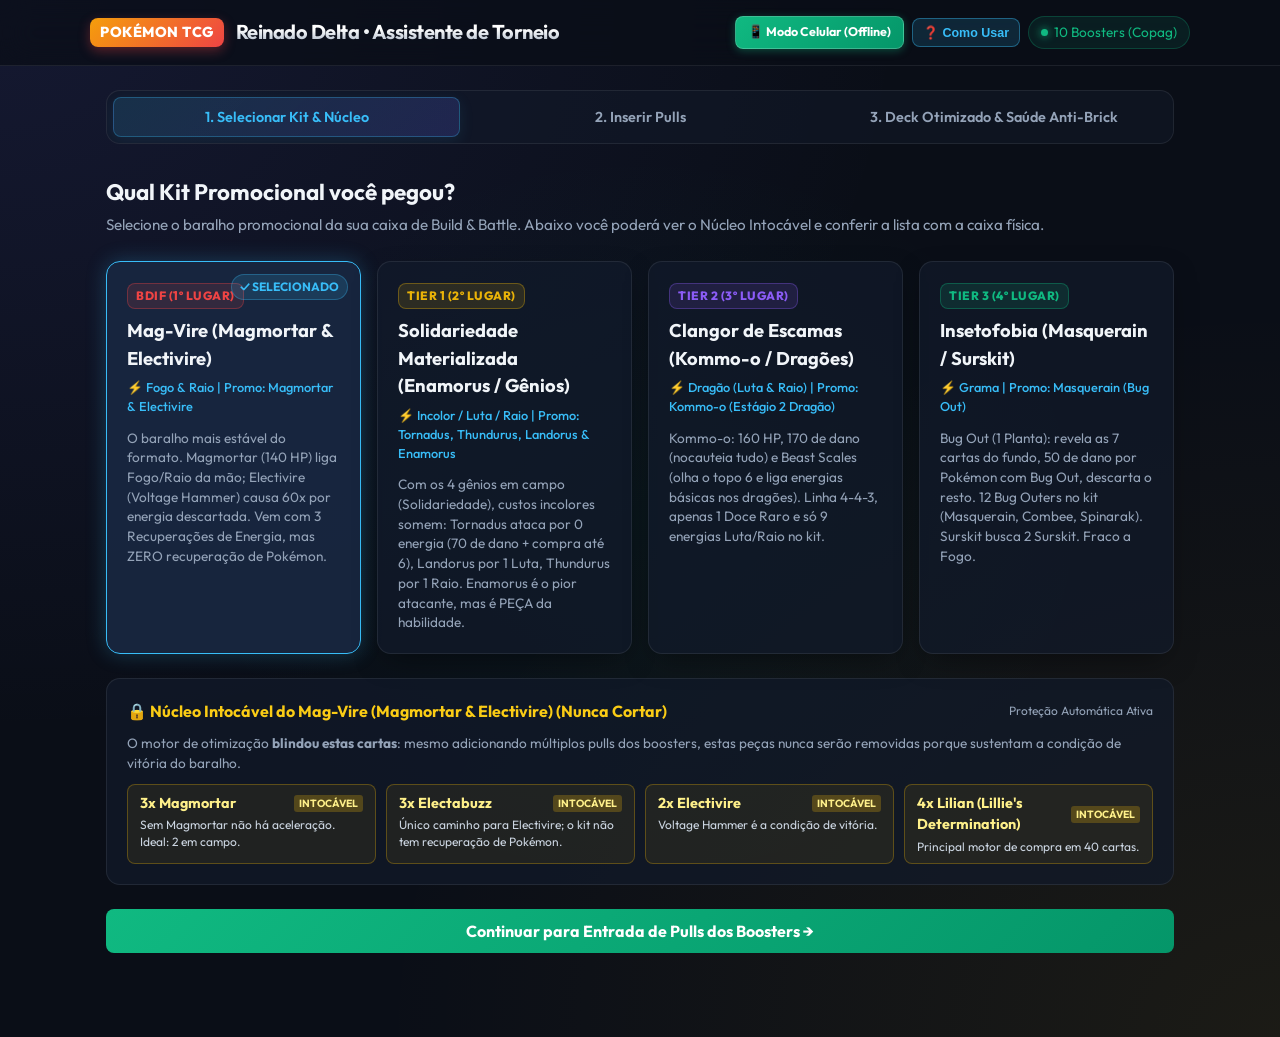
==== assistente_offline.html @ 2afff57f "feat: assistente tático de pré-lançamento reinado delta com suporte mobile offline e 10 boosters" ====
<!DOCTYPE html>
<html lang="pt-BR">
<head>
  <meta charset="UTF-8">
  <meta name="viewport" content="width=device-width, initial-scale=1.0">
  <meta name="apple-mobile-web-app-capable" content="yes">
  <meta name="apple-mobile-web-app-status-bar-style" content="black-translucent">
  <meta name="mobile-web-app-capable" content="yes">
  <meta name="theme-color" content="#0f172a">
  <meta name="apple-mobile-web-app-title" content="Reinado Delta">
  <title>Assistente Tático de Pré-Lançamento | Reinado Delta (Pokémon TCG)</title>
  <meta name="description" content="Assistente de montagem e otimização de baralhos de 40 cartas para o torneio de pré-lançamento da coleção Reinado Delta de Pokémon TCG.">
  <style>
/* Bundle CSS Offline */
@import url('https://fonts.googleapis.com/css2?family=Outfit:wght@300;400;500;600;700;800&family=JetBrains+Mono:wght@400;500;700&display=swap');

:root {
  --bg-main: #0a0e17;
  --bg-card: rgba(18, 26, 43, 0.7);
  --bg-card-hover: rgba(28, 40, 65, 0.85);
  --border-subtle: rgba(255, 255, 255, 0.08);
  --border-highlight: rgba(255, 215, 0, 0.4);
  
  --text-main: #f1f5f9;
  --text-muted: #94a3b8;
  --text-accent: #38bdf8;

  --color-fire: #ef4444;
  --color-lightning: #eab308;
  --color-grass: #10b981;
  --color-dragon: #8b5cf6;
  --color-water: #06b6d4;
  
  --radius-sm: 8px;
  --radius-md: 14px;
  --radius-lg: 20px;
  
  --shadow-glow: 0 0 25px rgba(56, 189, 248, 0.15);
  --shadow-card: 0 10px 30px -10px rgba(0, 0, 0, 0.5);
  --transition: all 0.25s cubic-bezier(0.16, 1, 0.3, 1);
}

* {
  margin: 0;
  padding: 0;
  box-sizing: border-box;
  -webkit-tap-highlight-color: transparent;
}

body {
  font-family: 'Outfit', -apple-system, BlinkMacSystemFont, sans-serif;
  background-color: var(--bg-main);
  background-image: 
    radial-gradient(at 0% 0%, rgba(99, 102, 241, 0.12) 0px, transparent 50%),
    radial-gradient(at 100% 100%, rgba(234, 179, 8, 0.08) 0px, transparent 50%),
    radial-gradient(at 50% 50%, rgba(16, 185, 129, 0.05) 0px, transparent 50%);
  color: var(--text-main);
  min-height: 100vh;
  line-height: 1.5;
  padding-bottom: 60px;
}

/* Header & Brand */
header {
  backdrop-filter: blur(16px);
  background: rgba(10, 14, 23, 0.75);
  border-bottom: 1px solid var(--border-subtle);
  position: sticky;
  top: 0;
  z-index: 100;
  padding: 1rem 1.5rem;
}

.header-container {
  max-width: 1100px;
  margin: 0 auto;
  display: flex;
  justify-content: space-between;
  align-items: center;
}

.logo-area {
  display: flex;
  align-items: center;
  gap: 12px;
}

.logo-badge {
  background: linear-gradient(135deg, #f59e0b, #ef4444);
  color: #fff;
  font-weight: 800;
  font-size: 0.9rem;
  padding: 4px 10px;
  border-radius: var(--radius-sm);
  letter-spacing: 0.5px;
  box-shadow: 0 4px 12px rgba(239, 68, 68, 0.35);
}

.logo-title {
  font-size: 1.25rem;
  font-weight: 700;
  letter-spacing: -0.5px;
  background: linear-gradient(180deg, #fff 40%, #94a3b8 100%);
  -webkit-background-clip: text;
  -webkit-text-fill-color: transparent;
}

.event-status {
  font-size: 0.85rem;
  color: #10b981;
  background: rgba(16, 185, 129, 0.1);
  border: 1px solid rgba(16, 185, 129, 0.25);
  padding: 5px 12px;
  border-radius: 999px;
  display: flex;
  align-items: center;
  gap: 6px;
}

.status-dot {
  width: 7px;
  height: 7px;
  border-radius: 50%;
  background-color: #10b981;
  box-shadow: 0 0 8px #10b981;
  animation: pulse 2s infinite;
}

@keyframes pulse {
  0% { opacity: 0.4; }
  50% { opacity: 1; }
  100% { opacity: 0.4; }
}

/* Container */
.main-wrapper {
  max-width: 1100px;
  margin: 1.5rem auto;
  padding: 0 1rem;
}

/* Stepper Navigation */
.stepper {
  display: flex;
  gap: 8px;
  background: rgba(18, 26, 43, 0.5);
  padding: 6px;
  border-radius: var(--radius-md);
  border: 1px solid var(--border-subtle);
  margin-bottom: 2rem;
  overflow-x: auto;
}

.step-tab {
  flex: 1;
  min-width: 140px;
  padding: 10px 16px;
  border-radius: var(--radius-sm);
  border: none;
  background: transparent;
  color: var(--text-muted);
  font-family: inherit;
  font-weight: 600;
  font-size: 0.9rem;
  cursor: pointer;
  display: flex;
  align-items: center;
  justify-content: center;
  gap: 8px;
  transition: var(--transition);
}

.step-tab.active {
  background: linear-gradient(135deg, rgba(56, 189, 248, 0.15), rgba(99, 102, 241, 0.2));
  color: #38bdf8;
  border: 1px solid rgba(56, 189, 248, 0.3);
  box-shadow: 0 4px 15px rgba(56, 189, 248, 0.1);
}

.step-tab:hover:not(.active) {
  background: rgba(255, 255, 255, 0.04);
  color: #e2e8f0;
}

/* Section Card */
.section-view {
  display: none;
  animation: fadeIn 0.3s ease;
}

.section-view.active {
  display: block;
}

@keyframes fadeIn {
  from { opacity: 0; transform: translateY(6px); }
  to { opacity: 1; transform: translateY(0); }
}

.section-header {
  margin-bottom: 1.5rem;
}

.section-title {
  font-size: 1.4rem;
  font-weight: 700;
  margin-bottom: 0.3rem;
  display: flex;
  align-items: center;
  gap: 10px;
}

.section-desc {
  color: var(--text-muted);
  font-size: 0.95rem;
}

/* Kits Selection Grid */
.kits-grid {
  display: grid;
  grid-template-columns: repeat(auto-fit, minmax(240px, 1fr));
  gap: 16px;
  margin-bottom: 1.5rem;
}

.kit-card {
  background: var(--bg-card);
  border: 1px solid var(--border-subtle);
  border-radius: var(--radius-md);
  padding: 1.25rem;
  cursor: pointer;
  transition: var(--transition);
  position: relative;
  overflow: hidden;
  box-shadow: var(--shadow-card);
}

.kit-card:hover {
  background: var(--bg-card-hover);
  transform: translateY(-3px);
  border-color: rgba(255, 255, 255, 0.2);
}

.kit-card.selected {
  border-color: #38bdf8;
  background: rgba(24, 38, 64, 0.95);
  box-shadow: 0 0 20px rgba(56, 189, 248, 0.25);
}

.kit-card.selected::after {
  content: "✓ SELECIONADO";
  position: absolute;
  top: 12px;
  right: 12px;
  font-size: 0.75rem;
  font-weight: 700;
  color: #38bdf8;
  background: rgba(56, 189, 248, 0.15);
  padding: 3px 8px;
  border-radius: 999px;
  border: 1px solid rgba(56, 189, 248, 0.3);
}

.kit-tier-badge {
  display: inline-block;
  font-size: 0.75rem;
  font-weight: 800;
  text-transform: uppercase;
  padding: 3px 8px;
  border-radius: var(--radius-sm);
  margin-bottom: 8px;
  letter-spacing: 0.5px;
}

.kit-name {
  font-size: 1.15rem;
  font-weight: 700;
  margin-bottom: 6px;
}

.kit-type-tag {
  font-size: 0.8rem;
  color: var(--text-accent);
  margin-bottom: 12px;
  font-weight: 500;
}

.kit-desc {
  font-size: 0.85rem;
  color: var(--text-muted);
  line-height: 1.45;
}

/* PAINEL DE DETALHES DO KIT (NÚCLEO INTOCÁVEL & CONFERÊNCIA) */
.kit-detail-card {
  background: var(--bg-card);
  border: 1px solid var(--border-subtle);
  border-radius: var(--radius-md);
  padding: 1.25rem;
  margin-bottom: 1.5rem;
}

.core-cards-grid {
  display: grid;
  grid-template-columns: repeat(auto-fill, minmax(240px, 1fr));
  gap: 10px;
  margin-top: 10px;
}

.core-card-item {
  background: rgba(234, 179, 8, 0.08);
  border: 1px solid rgba(234, 179, 8, 0.3);
  border-radius: var(--radius-sm);
  padding: 8px 12px;
  display: flex;
  flex-direction: column;
  gap: 3px;
}

.core-card-name {
  font-weight: 700;
  font-size: 0.9rem;
  color: #fef08a;
  display: flex;
  align-items: center;
  justify-content: space-between;
}

.core-card-reason {
  font-size: 0.75rem;
  color: #cbd5e1;
  line-height: 1.35;
}

/* PAINEL DE SAÚDE ANTI-BRICK (DASHBOARD) */
.health-dashboard {
  background: linear-gradient(135deg, rgba(18, 26, 43, 0.85), rgba(15, 23, 42, 0.95));
  border: 1px solid rgba(56, 189, 248, 0.3);
  border-radius: var(--radius-md);
  padding: 1.25rem;
  box-shadow: 0 10px 25px -5px rgba(0, 0, 0, 0.4);
}

.health-grid {
  display: grid;
  grid-template-columns: repeat(auto-fit, minmax(180px, 1fr));
  gap: 12px;
  margin-top: 12px;
}

.health-metric-box {
  background: rgba(10, 14, 23, 0.65);
  border: 1px solid var(--border-subtle);
  border-radius: var(--radius-sm);
  padding: 10px 12px;
  display: flex;
  flex-direction: column;
  gap: 4px;
}

.health-metric-title {
  font-size: 0.75rem;
  color: var(--text-muted);
  text-transform: uppercase;
  font-weight: 600;
  letter-spacing: 0.5px;
}

.health-metric-val {
  font-family: 'JetBrains Mono', monospace;
  font-size: 1.25rem;
  font-weight: 800;
  color: #fff;
  display: flex;
  align-items: center;
  gap: 6px;
}

.health-metric-sub {
  font-size: 0.7rem;
  color: var(--text-muted);
}

.metric-status-badge {
  font-size: 0.65rem;
  padding: 2px 6px;
  border-radius: 4px;
  font-weight: 700;
}

.status-ok {
  background: rgba(16, 185, 129, 0.2);
  color: #86efac;
  border: 1px solid rgba(16, 185, 129, 0.4);
}

.status-warn {
  background: rgba(234, 179, 8, 0.2);
  color: #fef08a;
  border: 1px solid rgba(234, 179, 8, 0.4);
}

/* PLANO DE ATAQUE TODO TURNO */
.attack-plan-list {
  display: flex;
  flex-direction: column;
  gap: 8px;
}

.attack-plan-step {
  background: rgba(10, 14, 23, 0.6);
  border-left: 3px solid #10b981;
  padding: 8px 12px;
  border-radius: 4px;
  font-size: 0.85rem;
  line-height: 1.45;
}

/* DYNAMIC SUGGESTION BANNER FOR STEP 2 */
.kit-suggestion-banner {
  background: linear-gradient(135deg, rgba(30, 41, 59, 0.9), rgba(15, 23, 42, 0.95));
  border: 1px solid rgba(56, 189, 248, 0.35);
  border-radius: var(--radius-md);
  padding: 1.25rem;
  margin-bottom: 1.5rem;
  box-shadow: 0 8px 25px -5px rgba(0, 0, 0, 0.4);
  position: relative;
  overflow: hidden;
}

.kit-suggestion-banner::before {
  content: "";
  position: absolute;
  top: 0;
  left: 0;
  width: 4px;
  height: 100%;
  background: linear-gradient(180deg, #38bdf8, #818cf8);
}

.banner-title-row {
  display: flex;
  align-items: center;
  justify-content: space-between;
  margin-bottom: 10px;
}

.banner-kit-badge {
  font-size: 0.85rem;
  font-weight: 800;
  padding: 4px 10px;
  border-radius: var(--radius-sm);
  display: inline-flex;
  align-items: center;
  gap: 6px;
}

.banner-section-text {
  font-size: 0.9rem;
  line-height: 1.5;
  margin-bottom: 8px;
}

.banner-golden {
  color: #fef08a;
}

.banner-traps {
  color: #fca5a5;
  font-size: 0.85rem;
}

/* Quick Input Mode */
.input-options-box {
  background: var(--bg-card);
  border: 1px solid var(--border-subtle);
  border-radius: var(--radius-md);
  padding: 1.25rem;
  margin-bottom: 1.5rem;
}

.quick-text-parser {
  display: flex;
  flex-direction: column;
  gap: 10px;
  margin-bottom: 0.5rem;
}

.quick-text-parser textarea {
  width: 100%;
  background: rgba(10, 14, 23, 0.8);
  border: 1px solid var(--border-subtle);
  color: #fff;
  border-radius: var(--radius-sm);
  padding: 12px;
  font-family: 'JetBrains Mono', monospace;
  font-size: 0.9rem;
  resize: vertical;
  min-height: 70px;
  transition: var(--transition);
}

.quick-text-parser textarea:focus {
  outline: none;
  border-color: #38bdf8;
  box-shadow: 0 0 10px rgba(56, 189, 248, 0.2);
}

.btn-parse {
  align-self: flex-start;
  background: linear-gradient(135deg, #0284c7, #2563eb);
  color: #fff;
  border: none;
  font-family: inherit;
  font-weight: 600;
  font-size: 0.9rem;
  padding: 8px 18px;
  border-radius: var(--radius-sm);
  cursor: pointer;
  transition: var(--transition);
}

.btn-parse:hover {
  filter: brightness(1.15);
  box-shadow: 0 4px 15px rgba(37, 99, 235, 0.35);
}

/* Booster Cards Grid */
.staples-grid {
  display: grid;
  grid-template-columns: repeat(auto-fill, minmax(280px, 1fr));
  gap: 14px;
}

.staple-card {
  background: var(--bg-card);
  border: 1px solid var(--border-subtle);
  border-radius: var(--radius-md);
  padding: 1rem;
  display: flex;
  flex-direction: column;
  justify-content: space-between;
  gap: 10px;
  transition: var(--transition);
  position: relative;
}

.staple-card:hover {
  border-color: rgba(255, 255, 255, 0.18);
  background: var(--bg-card-hover);
}

.staple-card.recommended-for-deck {
  border: 1.5px solid rgba(56, 189, 248, 0.55);
  background: rgba(24, 38, 64, 0.85);
  box-shadow: 0 0 18px rgba(56, 189, 248, 0.15);
}

.staple-card.recommended-for-deck::before {
  content: "⭐ RECOMENDADO PRO SEU KIT";
  position: absolute;
  top: -9px;
  left: 12px;
  background: #0284c7;
  color: #fff;
  font-size: 0.65rem;
  font-weight: 800;
  padding: 2px 7px;
  border-radius: 4px;
  letter-spacing: 0.5px;
}

.staple-card.anti-synergy-for-deck {
  border: 1px solid rgba(239, 68, 68, 0.35);
  opacity: 0.82;
}

.staple-card.anti-synergy-for-deck:hover {
  opacity: 1;
}

.synergy-note-box {
  background: rgba(10, 14, 23, 0.6);
  border-left: 3px solid #38bdf8;
  padding: 6px 10px;
  border-radius: 4px;
  font-size: 0.75rem;
  margin-top: 6px;
  line-height: 1.35;
}

.synergy-note-box.warning-note {
  border-left-color: #ef4444;
  color: #fca5a5;
  background: rgba(239, 68, 68, 0.08);
}

.staple-header {
  display: flex;
  justify-content: space-between;
  align-items: flex-start;
}

.staple-title {
  font-size: 1rem;
  font-weight: 700;
}

.staple-tier {
  font-size: 0.75rem;
  font-weight: 700;
  padding: 2px 7px;
  border-radius: var(--radius-sm);
  background: rgba(255, 255, 255, 0.1);
}

.staple-tier.tier-S {
  background: rgba(234, 179, 8, 0.2);
  color: #facc15;
  border: 1px solid rgba(234, 179, 8, 0.4);
}

.staple-tier.tier-A {
  background: rgba(56, 189, 248, 0.15);
  color: #38bdf8;
  border: 1px solid rgba(56, 189, 248, 0.3);
}

.staple-tier.tier-B {
  background: rgba(148, 163, 184, 0.15);
  color: #cbd5e1;
}

.staple-desc {
  font-size: 0.8rem;
  color: var(--text-muted);
  line-height: 1.4;
}

.counter-controls {
  display: flex;
  align-items: center;
  justify-content: space-between;
  background: rgba(10, 14, 23, 0.6);
  padding: 4px 8px;
  border-radius: var(--radius-sm);
  border: 1px solid var(--border-subtle);
}

.btn-counter {
  width: 28px;
  height: 28px;
  border-radius: 6px;
  border: 1px solid var(--border-subtle);
  background: rgba(255, 255, 255, 0.05);
  color: #fff;
  font-size: 1.1rem;
  font-weight: bold;
  display: flex;
  align-items: center;
  justify-content: center;
  cursor: pointer;
  transition: var(--transition);
}

.btn-counter:hover {
  background: rgba(56, 189, 248, 0.2);
  border-color: #38bdf8;
}

.counter-val {
  font-family: 'JetBrains Mono', monospace;
  font-weight: 700;
  font-size: 0.95rem;
}

/* Result View Layout */
.results-container {
  display: grid;
  grid-template-columns: 1fr 1fr;
  gap: 20px;
}

@media (max-width: 800px) {
  .results-container {
    grid-template-columns: 1fr;
  }
}

.box-panel {
  background: var(--bg-card);
  border: 1px solid var(--border-subtle);
  border-radius: var(--radius-md);
  padding: 1.25rem;
  box-shadow: var(--shadow-card);
}

.panel-heading {
  font-size: 1.15rem;
  font-weight: 700;
  margin-bottom: 1rem;
  padding-bottom: 0.5rem;
  border-bottom: 1px solid var(--border-subtle);
  display: flex;
  align-items: center;
  justify-content: space-between;
}

.deck-count-badge {
  background: #10b981;
  color: #064e3b;
  font-weight: 800;
  font-size: 0.8rem;
  padding: 3px 9px;
  border-radius: 999px;
}

.cut-item {
  background: rgba(239, 68, 68, 0.08);
  border-left: 3px solid #ef4444;
  padding: 8px 12px;
  border-radius: 4px;
  margin-bottom: 8px;
  font-size: 0.85rem;
}

.add-item {
  background: rgba(16, 185, 129, 0.08);
  border-left: 3px solid #10b981;
  padding: 8px 12px;
  border-radius: 4px;
  margin-bottom: 8px;
  font-size: 0.85rem;
}

.deck-category {
  margin-bottom: 1rem;
}

.category-title {
  font-size: 0.85rem;
  font-weight: 700;
  text-transform: uppercase;
  color: var(--text-accent);
  margin-bottom: 6px;
  letter-spacing: 0.5px;
}

.deck-card-row {
  display: flex;
  justify-content: space-between;
  align-items: center;
  padding: 6px 0;
  border-bottom: 1px solid rgba(255, 255, 255, 0.04);
  font-size: 0.9rem;
}

.deck-card-count {
  font-family: 'JetBrains Mono', monospace;
  font-weight: 700;
  color: #38bdf8;
  margin-right: 8px;
}

.badge-core-tag {
  font-size: 0.65rem;
  font-weight: 800;
  background: rgba(234, 179, 8, 0.2);
  color: #facc15;
  border: 1px solid rgba(234, 179, 8, 0.4);
  padding: 1px 6px;
  border-radius: 4px;
  margin-left: 6px;
}

.matchup-box {
  background: rgba(99, 102, 241, 0.08);
  border: 1px solid rgba(99, 102, 241, 0.2);
  border-radius: var(--radius-sm);
  padding: 10px 14px;
  margin-bottom: 10px;
  font-size: 0.85rem;
}

.alert-warning {
  background: rgba(234, 179, 8, 0.1);
  border: 1px solid rgba(234, 179, 8, 0.3);
  color: #fef08a;
  padding: 10px 14px;
  border-radius: var(--radius-sm);
  margin-bottom: 12px;
  font-size: 0.85rem;
}

.btn-action-primary {
  display: block;
  width: 100%;
  background: linear-gradient(135deg, #10b981, #059669);
  color: #fff;
  border: none;
  font-family: inherit;
  font-size: 1rem;
  font-weight: 700;
  padding: 12px 20px;
  border-radius: var(--radius-sm);
  cursor: pointer;
  text-align: center;
  transition: var(--transition);
  margin-top: 1.5rem;
}

.btn-action-primary:hover {
  filter: brightness(1.15);
  box-shadow: 0 6px 20px rgba(16, 185, 129, 0.35);
}

.btn-clipboard {
  background: rgba(255, 255, 255, 0.08);
  border: 1px solid var(--border-subtle);
  color: #fff;
  font-family: inherit;
  font-size: 0.8rem;
  font-weight: 600;
  padding: 6px 12px;
  border-radius: var(--radius-sm);
  cursor: pointer;
  transition: var(--transition);
}

.btn-clipboard:hover {
  background: rgba(255, 255, 255, 0.15);
}

/* =====================================================================
   ESTAÇÃO DE ENERGIA DO BALCÃO & ESTILOS AVANÇADOS DA ETAPA 3
   ===================================================================== */
.energy-station-box {
  background: rgba(15, 23, 42, 0.65);
  border: 1px solid rgba(56, 189, 248, 0.25);
  border-radius: var(--radius-sm);
  padding: 14px;
}

.energy-station-title {
  font-size: 0.85rem;
  font-weight: 700;
  color: #38bdf8;
  margin-bottom: 10px;
  display: flex;
  align-items: center;
  gap: 6px;
}

.energy-pills-row {
  display: flex;
  flex-wrap: wrap;
  gap: 10px;
  margin-bottom: 12px;
}

.energy-pill {
  display: inline-flex;
  align-items: center;
  gap: 8px;
  background: rgba(30, 41, 59, 0.8);
  border: 1px solid rgba(255, 255, 255, 0.12);
  padding: 6px 14px;
  border-radius: 9999px;
  font-size: 0.9rem;
  font-weight: 700;
  color: #f8fafc;
  box-shadow: 0 2px 6px rgba(0, 0, 0, 0.3);
}

.energy-pill-count {
  background: rgba(56, 189, 248, 0.2);
  color: #38bdf8;
  border: 1px solid rgba(56, 189, 248, 0.4);
  padding: 2px 8px;
  border-radius: 12px;
  font-size: 0.8rem;
}

.energy-tip-box {
  font-size: 0.8rem;
  color: #94a3b8;
  line-height: 1.4;
  margin-bottom: 10px;
}

.energy-weakness-tag {
  display: inline-flex;
  align-items: center;
  gap: 6px;
  font-size: 0.75rem;
  font-weight: 700;
  padding: 4px 10px;
  border-radius: 6px;
  background: rgba(244, 63, 94, 0.12);
  border: 1px solid rgba(244, 63, 94, 0.3);
  color: #fda4af;
}

.clean-status-banner {
  display: flex;
  align-items: center;
  gap: 8px;
  background: rgba(16, 185, 129, 0.08);
  border: 1px solid rgba(16, 185, 129, 0.25);
  color: #6ee7b7;
  padding: 8px 12px;
  border-radius: var(--radius-sm);
  font-size: 0.8rem;
  font-weight: 600;
}

/* =====================================================================
   FILA DE CORTES DE PRONTIDÃO (STANDBY CUTS QUEUE)
   ===================================================================== */
.standby-cuts-box {
  background: rgba(30, 41, 59, 0.5);
  border: 1px dashed rgba(148, 163, 184, 0.25);
  border-radius: var(--radius-sm);
  padding: 12px 14px;
  margin-top: 10px;
}

.standby-cuts-header {
  font-size: 0.8rem;
  font-weight: 700;
  color: #cbd5e1;
  margin-bottom: 8px;
  display: flex;
  align-items: center;
  gap: 6px;
}

.standby-cut-item {
  display: flex;
  align-items: flex-start;
  gap: 8px;
  font-size: 0.78rem;
  color: #94a3b8;
  padding: 4px 0;
  border-bottom: 1px solid rgba(255, 255, 255, 0.04);
}

.standby-cut-item:last-child {
  border-bottom: none;
}

.standby-cut-badge {
  font-size: 0.7rem;
  font-weight: 700;
  background: rgba(239, 68, 68, 0.15);
  color: #fca5a5;
  border: 1px solid rgba(239, 68, 68, 0.3);
  padding: 1px 6px;
  border-radius: 4px;
  white-space: nowrap;
}

/* =====================================================================
   ORDEM DE TURNO & ABAS DE CONFRONTOS (MATCHUP SYSTEM)
   ===================================================================== */
.turn-order-card {
  display: flex;
  align-items: center;
  gap: 12px;
  background: rgba(16, 185, 129, 0.08);
  border: 1px solid rgba(16, 185, 129, 0.25);
  padding: 10px 14px;
  border-radius: var(--radius-sm);
}

.turn-order-label {
  font-size: 0.75rem;
  text-transform: uppercase;
  letter-spacing: 0.05em;
  color: #6ee7b7;
  font-weight: 800;
}

.turn-order-text {
  font-size: 0.85rem;
  font-weight: 600;
  color: #f8fafc;
}

.matchup-filter-bar {
  display: flex;
  flex-wrap: wrap;
  gap: 8px;
}

.matchup-filter-btn {
  background: rgba(255, 255, 255, 0.05);
  border: 1px solid var(--border-subtle);
  color: var(--text-muted);
  font-family: inherit;
  font-size: 0.8rem;
  font-weight: 600;
  padding: 6px 12px;
  border-radius: var(--radius-sm);
  cursor: pointer;
  transition: var(--transition);
}

.matchup-filter-btn:hover {
  background: rgba(255, 255, 255, 0.1);
  color: #fff;
}

.matchup-filter-btn.active {
  background: rgba(56, 189, 248, 0.15);
  border-color: #38bdf8;
  color: #38bdf8;
  box-shadow: 0 0 10px rgba(56, 189, 248, 0.2);
}

.matchup-cards-grid {
  display: flex;
  flex-direction: column;
  gap: 12px;
}

.matchup-card-modern {
  background: rgba(15, 23, 42, 0.65);
  border: 1px solid rgba(255, 255, 255, 0.08);
  border-radius: var(--radius-sm);
  padding: 14px;
  transition: var(--transition);
}

.matchup-card-modern:hover {
  border-color: rgba(56, 189, 248, 0.3);
  box-shadow: 0 4px 16px rgba(0, 0, 0, 0.3);
}

.matchup-header-modern {
  display: flex;
  justify-content: space-between;
  align-items: center;
  margin-bottom: 10px;
  padding-bottom: 8px;
  border-bottom: 1px solid rgba(255, 255, 255, 0.06);
}

.matchup-title-text {
  font-size: 0.95rem;
  font-weight: 800;
  color: #f8fafc;
}

.matchup-adv-badge {
  font-size: 0.72rem;
  font-weight: 800;
  padding: 3px 10px;
  border-radius: 9999px;
  text-transform: uppercase;
  letter-spacing: 0.03em;
}

.adv-favorable {
  background: rgba(16, 185, 129, 0.15);
  color: #6ee7b7;
  border: 1px solid rgba(16, 185, 129, 0.4);
}

.adv-even {
  background: rgba(234, 179, 8, 0.15);
  color: #fde047;
  border: 1px solid rgba(234, 179, 8, 0.4);
}

.adv-unfavorable {
  background: rgba(239, 68, 68, 0.15);
  color: #fca5a5;
  border: 1px solid rgba(239, 68, 68, 0.4);
}

.matchup-section {
  margin-bottom: 8px;
  font-size: 0.83rem;
  line-height: 1.45;
}

.matchup-section-label {
  font-size: 0.72rem;
  font-weight: 800;
  text-transform: uppercase;
  letter-spacing: 0.04em;
  margin-bottom: 2px;
  display: flex;
  align-items: center;
  gap: 4px;
}

.label-target {
  color: #38bdf8;
}

.label-plan {
  color: #a7f3d0;
}

.label-caution {
  color: #fca5a5;
}

.matchup-caution-box {
  background: rgba(239, 68, 68, 0.06);
  border-left: 3px solid #ef4444;
  padding: 6px 10px;
  border-radius: 0 4px 4px 0;
  margin-top: 6px;
  font-size: 0.8rem;
  color: #fecaca;
}

/* =====================================================================
   DETALHAMENTO TÁTICO EXPANSÍVEL (COMO FAZER NA PRÁTICA)
   ===================================================================== */
.btn-toggle-details {
  display: flex;
  align-items: center;
  justify-content: space-between;
  width: 100%;
  background: rgba(56, 189, 248, 0.08);
  border: 1px solid rgba(56, 189, 248, 0.25);
  color: #38bdf8;
  font-family: inherit;
  font-size: 0.8rem;
  font-weight: 700;
  padding: 8px 12px;
  border-radius: var(--radius-sm);
  cursor: pointer;
  margin-top: 10px;
  transition: var(--transition);
}

.btn-toggle-details:hover {
  background: rgba(56, 189, 248, 0.16);
  border-color: #38bdf8;
  color: #fff;
  box-shadow: 0 2px 8px rgba(56, 189, 248, 0.2);
}

.matchup-details-accordion {
  background: rgba(15, 23, 42, 0.85);
  border: 1px solid rgba(56, 189, 248, 0.2);
  border-radius: var(--radius-sm);
  padding: 12px 14px;
  margin-top: 10px;
  display: flex;
  flex-direction: column;
  gap: 10px;
  animation: fadeInAccordion 0.25s ease-out;
}

@keyframes fadeInAccordion {
  from { opacity: 0; transform: translateY(-4px); }
  to { opacity: 1; transform: translateY(0); }
}

.details-block {
  font-size: 0.8rem;
  line-height: 1.45;
}

.details-block-header {
  font-size: 0.72rem;
  font-weight: 800;
  text-transform: uppercase;
  letter-spacing: 0.04em;
  margin-bottom: 3px;
  display: flex;
  align-items: center;
  gap: 5px;
}

.header-pull {
  color: #38bdf8;
}

.header-math {
  color: #facc15;
}

.header-steps {
  color: #34d399;
}

.header-planb {
  color: #fb923c;
}

.details-step-list {
  display: flex;
  flex-direction: column;
  gap: 4px;
  margin-top: 4px;
}

.details-step-item {
  background: rgba(255, 255, 255, 0.03);
  padding: 4px 8px;
  border-radius: 4px;
  border-left: 2px solid #10b981;
  color: #cbd5e1;
}

.details-planb-box {
  background: rgba(249, 115, 22, 0.08);
  border-left: 2px solid #f97316;
  padding: 6px 10px;
  border-radius: 0 4px 4px 0;
  color: #fed7aa;
}

/* =====================================================================
   RECURSOS MOBILE & OFFLINE ZERO-INSTALL
   ===================================================================== */
.header-actions {
  display: flex;
  align-items: center;
  gap: 8px;
  flex-wrap: wrap;
}

.btn-offline-download {
  display: inline-flex;
  align-items: center;
  gap: 6px;
  background: linear-gradient(135deg, #10b981, #059669);
  color: #fff;
  font-size: 0.78rem;
  font-weight: 700;
  padding: 6px 12px;
  border-radius: var(--radius-sm);
  text-decoration: none;
  box-shadow: 0 2px 8px rgba(16, 185, 129, 0.35);
  transition: var(--transition);
  border: 1px solid rgba(255, 255, 255, 0.2);
}

.btn-offline-download:hover {
  transform: translateY(-1px);
  box-shadow: 0 4px 12px rgba(16, 185, 129, 0.5);
  color: #fff;
}

.btn-mobile-help {
  background: rgba(56, 189, 248, 0.15);
  border: 1px solid rgba(56, 189, 248, 0.4);
  color: #38bdf8;
  font-size: 0.78rem;
  font-weight: 600;
  padding: 6px 10px;
  border-radius: var(--radius-sm);
  cursor: pointer;
  transition: var(--transition);
}

.btn-mobile-help:hover {
  background: rgba(56, 189, 248, 0.25);
}

/* Modal / Box de Ajuda Celular */
.mobile-help-box {
  background: #0f172a;
  border: 1px solid #38bdf8;
  border-radius: var(--radius-md);
  margin: 12px auto;
  max-width: 1200px;
  padding: 16px;
  box-shadow: 0 8px 24px rgba(0, 0, 0, 0.5);
  animation: fadeIn 0.2s ease-out;
}

.mobile-help-header {
  display: flex;
  justify-content: space-between;
  align-items: center;
  font-size: 0.95rem;
  font-weight: 700;
  color: #38bdf8;
  border-bottom: 1px solid rgba(56, 189, 248, 0.2);
  padding-bottom: 8px;
  margin-bottom: 12px;
}

.btn-close-help {
  background: none;
  border: none;
  color: #94a3b8;
  font-size: 1.1rem;
  cursor: pointer;
}

.mobile-help-content {
  display: flex;
  flex-direction: column;
  gap: 10px;
  font-size: 0.85rem;
  line-height: 1.5;
  color: #cbd5e1;
}

.help-step {
  background: rgba(255, 255, 255, 0.03);
  padding: 8px 12px;
  border-radius: var(--radius-sm);
  border-left: 3px solid #38bdf8;
}

.help-tip {
  background: rgba(234, 179, 8, 0.1);
  border-left: 3px solid #eab308;
  padding: 8px 12px;
  border-radius: var(--radius-sm);
  color: #fef08a;
  font-size: 0.82rem;
}

/* Barra de Troca Rápida de Decks (Etapa 3) */
.quick-deck-switcher-bar {
  display: flex;
  align-items: center;
  gap: 10px;
  background: rgba(15, 23, 42, 0.8);
  border: 1px solid var(--border-subtle);
  border-radius: var(--radius-md);
  padding: 8px 14px;
  margin-bottom: 18px;
  flex-wrap: wrap;
}

.switcher-label {
  font-size: 0.82rem;
  font-weight: 700;
  color: #94a3b8;
  text-transform: uppercase;
  letter-spacing: 0.05em;
}

.switcher-buttons {
  display: flex;
  gap: 8px;
  flex-wrap: wrap;
  flex: 1;
}

.btn-switch-deck {
  background: rgba(255, 255, 255, 0.05);
  border: 1px solid var(--border-subtle);
  color: #cbd5e1;
  font-size: 0.8rem;
  font-weight: 700;
  padding: 6px 12px;
  border-radius: var(--radius-sm);
  cursor: pointer;
  transition: var(--transition);
}

.btn-switch-deck:hover {
  background: rgba(56, 189, 248, 0.15);
  border-color: #38bdf8;
  color: #fff;
}

.btn-switch-deck.active {
  background: #0284c7;
  border-color: #38bdf8;
  color: #fff;
  box-shadow: 0 0 10px rgba(2, 132, 199, 0.5);
}

/* Otimizações Mobile Cirúrgicas (Touch Targets e Telas Menores) */
@media (max-width: 640px) {
  .header-container {
    flex-direction: column;
    align-items: flex-start;
    gap: 10px;
  }

  .header-actions {
    width: 100%;
    justify-content: space-between;
  }

  .stepper {
    flex-direction: column;
    gap: 6px;
  }

  .step-tab {
    width: 100%;
    justify-content: center;
    padding: 10px 14px;
    font-size: 0.88rem;
    min-height: 44px;
  }

  .btn-counter {
    width: 36px;
    height: 36px;
    font-size: 1.3rem;
  }

  .counter-controls {
    padding: 6px 10px;
  }

  .switcher-buttons {
    width: 100%;
    display: grid;
    grid-template-columns: 1fr 1fr;
    gap: 6px;
  }

  .btn-switch-deck {
    text-align: center;
    padding: 8px 6px;
    min-height: 42px;
  }

  .matchup-filter-bar {
    display: grid;
    grid-template-columns: 1fr 1fr;
    gap: 6px;
  }

  .btn-filter-matchup {
    text-align: center;
    padding: 8px 6px;
    min-height: 40px;
  }

  .btn-action-primary {
    min-height: 48px;
    font-size: 0.95rem;
  }

  .btn-toggle-details {
    min-height: 44px;
    padding: 10px 14px;
  }
}



</style>
</head>
<body>

  <!-- Top Header -->
  <header>
    <div class="header-container">
      <div class="logo-area">
        <span class="logo-badge">POKÉMON TCG</span>
        <span class="logo-title">Reinado Delta • Assistente de Torneio</span>
      </div>
      <div class="header-actions">
        <a href="assistente_offline.html" download="assistente_reinado_delta.html" class="btn-offline-download" title="Baixe este arquivo único e use no celular sem instalar nada e sem internet!">
          📱 Modo Celular (Offline)
        </a>
        <button class="btn-mobile-help" onclick="toggleMobileHelpModal()" title="Instruções para rodar no celular">
          ❓ Como Usar
        </button>
        <div class="event-status">
          <span class="status-dot"></span>
          <span>10 Boosters (Copag)</span>
        </div>
      </div>
    </div>
  </header>

  <!-- Modal / Banner de Instruções para Uso no Celular -->
  <div id="mobileHelpModal" class="mobile-help-box" style="display:none;">
    <div class="mobile-help-header">
      <span>📲 Como Rodar no Celular Sem Instalar Nada</span>
      <button class="btn-close-help" onclick="toggleMobileHelpModal()">✕</button>
    </div>
    <div class="mobile-help-content">
      <div class="help-step">
        <strong>1. Arquivo Único:</strong> Toque no botão verde <em>"📱 Modo Celular (Offline)"</em> acima para baixar o arquivo <code>assistente_reinado_delta.html</code>.
      </div>
      <div class="help-step">
        <strong>2. No Celular:</strong> Você também pode mandar esse arquivo para si mesmo pelo WhatsApp ou Drive e abrir direto no Chrome ou Safari.
      </div>
      <div class="help-step">
        <strong>3. Zero Internet:</strong> O arquivo roda 100% offline dentro da loja, sem plano de dados e sem falhas de sinal.
      </div>
      <div class="help-tip">
        💡 <em>Dica de App Nativo:</em> No Safari (iOS) ou Chrome (Android), toque em <strong>"Adicionar à Tela de Início"</strong> para usar em tela cheia como se fosse um app instalado da loja!
      </div>
    </div>
  </div>

  <!-- Main Container -->
  <main class="main-wrapper">

    <!-- Stepper Navigation -->
    <nav class="stepper" id="stepperNav">
      <button class="step-tab active" data-step="view-kit" id="tab-kit">
        <span>1. Selecionar Kit & Núcleo</span>
      </button>
      <button class="step-tab" data-step="view-pulls" id="tab-pulls">
        <span>2. Inserir Pulls</span>
      </button>
      <button class="step-tab" data-step="view-results" id="tab-results">
        <span>3. Deck Otimizado & Saúde Anti-Brick</span>
      </button>
    </nav>

    <!-- ETAPA 1: SELEÇÃO DO KIT & NÚCLEO INTOCÁVEL -->
    <section class="section-view active" id="view-kit">
      <div class="section-header">
        <h2 class="section-title">Qual Kit Promocional você pegou?</h2>
        <p class="section-desc">Selecione o baralho promocional da sua caixa de Build & Battle. Abaixo você poderá ver o Núcleo Intocável e conferir a lista com a caixa física.</p>
      </div>

      <div class="kits-grid" id="kitsContainer">
        <!-- Renderizado dinamicamente via data.js -->
      </div>

      <!-- Detalhamento do Kit Selecionado: Núcleo Intocável e Debate -->
      <div id="kitDetailPanel"></div>

      <button class="btn-action-primary" onclick="switchStep('view-pulls')" id="btnGoToPulls">
        Continuar para Entrada de Pulls dos Boosters →
      </button>
    </section>

    <!-- ETAPA 2: ENTRADA DOS PULLS -->
    <section class="section-view" id="view-pulls">
      <div class="section-header">
        <h2 class="section-title">O que você tirou nos 10 Boosters (60 Cartas)?</h2>
        <p class="section-desc">Informe as cartas abertas nos seus 10 boosters físicos de 6 cartas (formato nacional Copag = 60 cartas no total). As sugestões abaixo já estão filtradas e otimizadas para o seu kit selecionado.</p>
      </div>

      <!-- Banner de Sugestões Específicas do Kit Escolhido -->
      <div id="kitSuggestionBannerContainer"></div>

      <!-- Quick Text Parser Box -->
      <div class="input-options-box">
        <div class="quick-text-parser">
          <label for="quickTextInput" style="font-weight:600; font-size:0.9rem; color:#38bdf8;">
            ⚡ Entrada Rápida por Digitação / Voz:
          </label>
          <textarea id="quickTextInput" placeholder="Exemplo: 1 delibird, 2 zinia, 1 arcanine com growlithe, 1 tubo de lava, 1 electabuzz extra"></textarea>
          <button class="btn-parse" id="btnParseText">Identificar e Adicionar Cartas</button>
        </div>
        <p style="font-size:0.8rem; color:var(--text-muted);">
          Dica: Você também pode usar os seletores individuais abaixo com 1 clique (+ / -).
        </p>
      </div>

      <!-- Grid de Cartas Relevantes / Staples -->
      <div class="staples-grid" id="staplesContainer">
        <!-- Renderizado dinamicamente via data.js com ordenação por sinergia -->
      </div>

      <button class="btn-action-primary" onclick="switchStep('view-results')" id="btnGoToResults">
        ⚡ Gerar Deck Otimizado de 40 Cartas e Estratégia →
      </button>
    </section>

    <!-- ETAPA 3: RESULTADOS, SAÚDE ANTI-BRICK E TÁTICAS -->
    <section class="section-view" id="view-results">
      <div class="section-header">
        <h2 class="section-title">Seu Baralho Otimizado de Torneio</h2>
        <p class="section-desc">Cortes e adições calculados com núcleo protegido, balanço anti-brick e plano de ataque todo turno.</p>
      </div>

      <!-- Barra de Troca Rápida de Deck para Comparação Imediata no Celular -->
      <div class="quick-deck-switcher-bar">
        <span class="switcher-label">🔄 Deck em Análise:</span>
        <div class="switcher-buttons">
          <button class="btn-switch-deck" id="switch-btn-magmortar" onclick="selectKitAndRecalculate('magmortar')">⚡ Mag-Vire</button>
          <button class="btn-switch-deck" id="switch-btn-enamorus" onclick="selectKitAndRecalculate('enamorus')">🌪️ Gênios</button>
          <button class="btn-switch-deck" id="switch-btn-kommo" onclick="selectKitAndRecalculate('kommo')">🐉 Kommo-o</button>
          <button class="btn-switch-deck" id="switch-btn-masquerain" onclick="selectKitAndRecalculate('masquerain')">🐛 Masquerain</button>
        </div>
      </div>

      <!-- Painel de Saúde do Deck (Anti-Brick Dashboard) -->
      <div id="deckHealthDashboard" style="margin-bottom: 20px;"></div>

      <div class="results-container">
        
        <!-- Coluna Esquerda: Recomendações, Cortes e Táticas -->
        <div style="display:flex; flex-direction:column; gap:16px;">
          
          <!-- Plano para Atacar Todo Turno -->
          <div class="box-panel">
            <h3 class="panel-heading">⚡ Plano para Atacar Todo Turno</h3>
            <div id="attackPlanContainer"></div>
          </div>

          <!-- Painel de Cortes e Adições -->
          <div class="box-panel" id="panelCutsAndAdds">
            <h3 class="panel-heading">✂️ Cortes e Adições Recomendados</h3>
            <div id="preSwapsContainer"></div>
            <div id="cutsContainer"></div>
            <div id="addsContainer"></div>
            <div id="standbyCutsContainer"></div>
          </div>

          <!-- Estação de Energia do Balcão & Alertas -->
          <div class="box-panel" id="panelEnergyAndAlerts">
            <h3 class="panel-heading">⚡ Estação de Energia do Balcão & Alertas</h3>
            <div id="energyStationContainer"></div>
            <div id="warningsContainer" style="margin-top:12px;"></div>
          </div>

          <!-- Painel de Confrontos (Matchups) -->
          <div class="box-panel" id="panelMatchups">
            <div class="panel-heading">
              <span>⚔️ Guia de Partida & Confrontos (VS Cada Arquétipo)</span>
            </div>
            <div id="turnOrderBanner" style="margin-bottom:14px;"></div>
            <div id="matchupFilterContainer" style="margin-bottom:14px;"></div>
            <div id="tacticsMatchups"></div>
          </div>

        </div>

        <!-- Coluna Direita: Lista Final do Baralho -->
        <div>
          <div class="box-panel">
            <div class="panel-heading">
              <span>Baralho Final</span>
              <div style="display:flex; align-items:center; gap:8px;">
                <span class="deck-count-badge" id="deckCountBadge">40 Cartas</span>
                <button class="btn-clipboard" id="btnCopyDeck">📋 Copiar Lista</button>
              </div>
            </div>
            
            <div id="deckListContainer"></div>
          </div>
        </div>

      </div>

      <button class="btn-action-primary" style="background:linear-gradient(135deg, #0284c7, #2563eb); margin-top:20px;" onclick="switchStep('view-pulls')">
        ← Voltar e Ajustar Cartas Abertas
      </button>
    </section>

  </main>

  <script>
// ==========================================
// BUNDLE JS OFFLINE - DADOS, ENGINE E APP
// ==========================================

// --- DATA ---
// =====================================================================
// Base de dados dos 4 Kits de Pré-lançamento de Reinado Delta
// ---------------------------------------------------------------------
// confidence: "confirmado" = contagem citada explicitamente nos vídeos
//             "estimado"   = reconstruído; CONFIRA NA CAIXA (editor da Etapa 1)
// core: true  = núcleo intocável (o motor NUNCA corta)
// basic: true = Pokémon Básico (conta para risco de mulligan)
// out: true   = carta que busca/compra (evita brick)
// =====================================================================
const KITS_DATA = {
  magmortar: {
    id: "magmortar",
    name: "Mag-Vire (Magmortar & Electivire)",
    tier: "BDIF (1º Lugar)",
    badgeColor: "#ef4444",
    leadCard: "Magmortar & Electivire",
    type: "Fogo & Raio",
    overview: "O baralho mais estável do formato. Magmortar (140 HP) liga Fogo/Raio da mão; Electivire (Voltage Hammer) causa 60x por energia descartada. Vem com 3 Recuperações de Energia, mas ZERO recuperação de Pokémon.",
    idealTurnOrder: "Ir Primeiro (evoluir no Turno 2 e começar a acelerar antes do oponente)",
    goldenPullsSummary: "Com 60 cartas abertas (10 boosters de 6 cartas), sua prioridade absoluta é fechar o 4º Electabuzz e 3º Electivire (TrustYourPilot). Busque também Repelente (para forçar Landorus/Jangmo-o do banco rival), Arcanine+Growlithe, Raikou ex, Delibird e Confiança da Zínia.",
    trapsSummary: "Tubo de Lava Lendário desliga seu próprio Magmortar (fica no fichário). Mega Rayquaza ex: no máximo 1 cópia, cede 3 prêmios e é fraco a Raio.",
    primaryEnergy: "Energia de Raio Básica",
    ratio: { pokemon: [12, 16], trainer: [12, 16], energy: [11, 13], basicsMin: 7 },
    baseDeck: [
      { name: "Magmar", count: 4, type: "pokemon", basic: true, confidence: "estimado", role: "Básico do motor" },
      { name: "Magmortar", count: 3, type: "pokemon", core: true, confidence: "estimado", role: "Motor (Buddy Boost)", coreReason: "Sem Magmortar não há aceleração. Ideal: 2 em campo." },
      { name: "Electabuzz", count: 3, type: "pokemon", basic: true, core: true, confidence: "confirmado", role: "Básico do atacante", coreReason: "Único caminho para Electivire; o kit não tem recuperação de Pokémon." },
      { name: "Electivire", count: 2, type: "pokemon", core: true, confidence: "confirmado", role: "Atacante principal", coreReason: "Voltage Hammer é a condição de vitória." },
      { name: "Lilian (Lillie's Determination)", count: 4, type: "trainer", supporter: true, out: true, core: true, confidence: "estimado", role: "Compra (embaralha e compra 6)", coreReason: "Principal motor de compra em 40 cartas." },
      { name: "Hilda", count: 3, type: "trainer", supporter: true, out: true, confidence: "estimado", role: "Busca" },
      { name: "Recuperação de Energia (Energy Retrieval)", count: 3, type: "trainer", confidence: "confirmado", role: "Reciclagem de energia" },
      { name: "Lanterna de Aventura (Adventure Lantern)", count: 2, type: "trainer", out: true, confidence: "estimado", role: "Busca 1 Fogo + 1 Raio" },
      { name: "Poké Pad", count: 3, type: "trainer", out: true, confidence: "estimado", role: "Busca de Pokémon" },
      { name: "Balão de Ar (Air Balloon)", count: 1, type: "trainer", confidence: "estimado", role: "Recuo" },
      { name: "Energia de Fogo Básica", count: 6, type: "energy", confidence: "confirmado", role: "Energia" },
      { name: "Energia de Raio Básica", count: 6, type: "energy", confidence: "confirmado", role: "Energia" }
    ],
    preSwaps: [],
    cutOrder: [
      { name: "Hilda", max: 1, reason: "Primeiro corte para abrir espaço ao 4º Electabuzz / 3º Electivire (TrustYourPilot)." },
      { name: "Lanterna de Aventura (Adventure Lantern)", max: 1, reason: "Segundo corte do TrustYourPilot: atacante extra vale mais." },
      { name: "Magmar", max: 1, reason: "Fantasma Cinza: tire 1 Magmar para encaixar Mega Rayquaza/Arcanine. Mantenha ≥3." },
      { name: "Recuperação de Energia (Energy Retrieval)", max: 1, reason: "Só com Arcanine/Rotom (atacam sem descartar). Nunca fique com menos de 2." },
      { name: "Poké Pad", max: 1, reason: "Corte tardio: perde busca de evolução." },
      { name: "Hilda", max: 1, reason: "Corte tardio adicional." }
    ],
    attackPlan: [
      "T1: baixe 2 Electabuzz + 1-2 Magmar. Use Lanterna/Lilian para garantir 1 Fogo e 1 Raio na mão.",
      "T2 (indo primeiro): evolua Magmar → Magmortar e Electabuzz → Electivire. Buddy Boost liga energia direto no Electivire.",
      "Regra do 'um na frente, um atrás': sempre deixe um 2º Electabuzz/Electivire carregando no banco antes de atacar.",
      "Descarte só o necessário no Voltage Hammer (2 = 120, 3 = 180). Energia excedente é munição do próximo turno.",
      "Use Recuperação de Energia para recarregar a mão antes da Lilian (Lilian embaralha a mão).",
      "Atacante reserva: Magmortar (80 por 3 energias) ou Arcanine (180 por 2) — nunca fique sem golpe."
    ],
    antiBrick: [
      "7 básicos em 40 cartas ≈ 1 em 6 mãos sem básico (veja o painel de saúde). O 4º Electabuzz reduz isso E cobre o maior risco do deck.",
      "Ponto de quebra: perder 2 Electabuzz cedo. Não abra com Electabuzz no ativo se puder abrir com Magmar.",
      "Não gaste Recuperação de Energia cedo: ela é o seu late game."
    ],
    debates: [],
    storeEnergyConfig: {
      energies: [
        { name: "Energia de Fogo Básica", count: 6, emoji: "🔥" },
        { name: "Energia de Raio Básica", count: 6, emoji: "⚡" }
      ],
      totalEnergy: 12,
      weakness: "Fraqueza a Água (Magmortar) e Luta (Electivire)",
      tip: "Pegue 6x Fogo e 6x Raio no balcão da loja. Mantenha proporção equilibrada (1:1) para maximizar o Buddy Boost."
    },
    matchupTips: {
      magmortar: {
        enemyId: "magmortar",
        enemyName: "Mag-Vire (Mirror)",
        advantage: "50/50 Equilibrado",
        statusClass: "adv-even",
        target: "Electabuzz rival no ativo ou banco",
        plan: "Quem montar o primeiro Electivire dita o jogo. Foque em nocautear o Electabuzz adversário antes que ele evolua (o kit deles não tem recuperação de Pokémon). Descarte apenas o estritamente necessário no Voltage Hammer: 1 energia = 60 em básicos, 2 energias = 120 em Electabuzz/Magmar, 3 energias = 180 em Magmortar. Se abriu Arcanine, jogue-o: 180 limpo sem descarte ganha o espelho.",
        caution: "NÃO suba Mega Rayquaza ex no mirror! O Electivire adversário bate fraqueza a Raio e nocauteia seu Mega em 1 golpe, comprando 3 prêmios e encerrando a partida.",
        execution: {
          howToTarget: "Se o Electabuzz adversário estiver no banco: 1. Se abriu Repelente nos boosters, jogue-o para forçar a subida do Electabuzz caso ele esteja sozinho no banco. 2. Se o rival tiver Magmar no ativo, destrua o Magmar ativo com 2 descartes (120 de dano): com o ativo nocauteado, o rival é obrigado a promover Electabuzz ou Magmortar, deixando-o exposto ao seu golpe no turno seguinte. 3. Se você abriu Raikou ex, use seu ataque para dar dano de sniping direto no Electabuzz no banco.",
          damageMath: "Electabuzz tem 80 HP (precisa de 2 descartes de Voltage Hammer = 120 de dano para 1HKO). Magmortar e Electivire têm 140 HP (precisam de 3 descartes = 180 de dano). Se você abriu Arcanine, ele causa 180 de dano por 2 energias sem descartar nada!",
          turnByTurn: [
            "Turno 1: Baixe 1-2 Electabuzz e 1 Magmar no banco. Use Lanterna ou Lilian para garantir 1 Fogo e 1 Raio na mão.",
            "Turno 2: Evolua Magmar para Magmortar e Electabuzz para Electivire. Ative Buddy Boost (liga 1 Fogo + 1 Raio) + ligação manual do turno = 3 energias prontas para bater.",
            "Turno 3 em diante: Declare Voltage Hammer. Nunca descarte mais energias do que o HP do alvo exige. Guarde Recuperação de Energia para reciclar 2 energias após o golpe."
          ],
          planB: "Se seus Electabuzz forem focados e nocauteados antes da evolução, promova Magmortar como atacante principal (80 de dano por 3 energias). Use Recuperação de Energia todo turno para manter o ataque ativo e busque Arcanine ou Rotom Calor nos boosters."
        }
      },
      enamorus: {
        enemyId: "enamorus",
        enemyName: "Solidariedade (Gênios)",
        advantage: "70/30 Muito Favorável (50/50 com Tubo)",
        statusClass: "adv-favorable",
        target: "Landorus ou Enamorus do banco adversário",
        plan: "Seus básicos (80-90 HP) sobrevivem confortavelmente aos 70 de dano do Tornadus. Com Electivire, basta descartar 1 energia para bater 120 no Tornadus (fraqueza a Raio). Para desligar o ataque gratuito do rival, nocauteie Landorus ou Enamorus (eles só possuem 2 cópias no baralho todo).",
        caution: "Se o oponente jogar Tubo de Lava Lendário, seu Magmortar perde a habilidade Buddy Boost! Tenha energias na mão para ligação manual ou use Confiança da Zínia para mover energias no campo.",
        execution: {
          howToTarget: "O rival manterá Tornadus no ativo batendo de graça e Landorus/Enamorus no banco. Como pegá-los: 1. Nocauteie o Tornadus ativo primeiro descartando apenas 1 energia (fraqueza a Raio dobra para 120 e mata em 1 hit). 2. Com Tornadus morto, o rival é FORÇADO a promover um dos gênios do banco para o ativo. Nocauteie o que subir com 2 descartes (120 de dano), quebrando a Solidariedade permanentemente! 3. Se você abriu Repelente nos boosters, jogue no T2 para tirar o Tornadus e pegar Landorus na hora.",
          damageMath: "Tornadus tem 110 HP (fraqueza a Raio: 1 descarte de Electivire = 120 de dano -> 1HKO). Landorus e Enamorus têm 110 HP (2 descartes = 120 de dano -> 1HKO).",
          turnByTurn: [
            "Turno 1: Baixe Magmar e Electabuzz no banco. Deixe Magmar ativo para absorver os 70 de dano do Tornadus (Magmar tem 80-90 HP e sobrevive).",
            "Turno 2: Evolua para Electivire e Magmortar. Buddy Boost liga 2 energias. Descarte 1 energia de Raio (120 de dano) e nocauteie o Tornadus ativo.",
            "Turno 3: O oponente promoveu Landorus ou Enamorus: descarte 2 energias (120 de dano) e nocauteie-o. A Solidariedade do rival desliga e ele não ataca mais de graça!"
          ],
          planB: "Se o rival jogar Tubo de Lava Lendário: Buddy Boost é desligado. Pare de descartar energias com Electivire! Ligue 1 energia manual por turno no Magmortar (bate 80 fixo) e use Confiança da Zínia para mover energias entre o banco e o ativo sem precisar da habilidade."
        }
      },
      kommo: {
        enemyId: "kommo",
        enemyName: "Kommo-o (Dragões)",
        advantage: "75/25 Muito Favorável",
        statusClass: "adv-favorable",
        target: "Jangmo-o (70 HP) antes de evoluir",
        plan: "O oponente precisa de pelo menos 3 turnos para montar um Estágio 2 com 3 energias. Pressione os Jangmo-o desde o Turno 2. Se o oponente colocar Drampa de 120 HP como escudo, descarte 2 energias com Electivire para limpá-lo. Quando Kommo-o subir (160 HP), descarte 3 energias para bater 180 e nocautear em 1 hit.",
        caution: "Nunca deixe Kommo-o desferir o primeiro golpe livre: 170 de dano nocauteia qualquer peça do seu baralho em 1 hit.",
        execution: {
          howToTarget: "O rival vai esconder os Jangmo-o no banco e colocar Drampa (120 HP) ou Dratini no ativo. Como furar: 1. Se abriu Repelente, jogue para empurrar Drampa de volta pro banco e puxar Jangmo-o (70 HP), que morre para qualquer ataque. 2. Se não tiver Repelente, destrua o Drampa ativo com 2 descartes de Electivire (120 de dano). Sem o escudo, o rival é obrigado a expor a linha de dragão.",
          damageMath: "Jangmo-o tem 70 HP (Magmar ou 1 descarte mata). Drampa tem 120 HP (2 descartes de Electivire = 120 1HKO). Hakamo-o tem 90 HP (2 descartes = 120 1HKO). Kommo-o tem 160 HP (3 descartes = 180 de dano 1HKO ou Arcanine bate 180 limpo).",
          turnByTurn: [
            "Turno 1: Coloque Electabuzz e Magmar no banco. Use Poké Pad para buscar a evolução.",
            "Turno 2: Evolua para Electivire. Se Drampa estiver no ativo rival, descarte 2 energias e nocauteie-o.",
            "Turno 3: Mantenha 3 energias carregadas no Electivire ativo e carregue o segundo Electabuzz no banco via Buddy Boost. Quando Kommo-o entrar, descarte 3 energias e vença a corrida."
          ],
          planB: "Se o rival acertar Doce Raro no T2 e Kommo-o bater 170 primeiro no seu Electivire: promova Magmortar (140 HP). Jogue Recuperação de Energia, ligue no 2º Electabuzz no banco e evolua para o segundo Electivire para dar o troco de 180 de dano."
        }
      },
      masquerain: {
        enemyId: "masquerain",
        enemyName: "Masquerain (Insetofobia)",
        advantage: "90/10 Dominante / Esmagadora",
        statusClass: "adv-favorable",
        target: "Masquerain e Surskit (Fraqueza a Fogo)",
        plan: "O matchup mais favorável do torneio. Magmortar causa 80 de dano base, que vira 160 de dano com a fraqueza a Fogo — matando Masquerain (110 HP) em 1 único golpe sem precisar descartar NENHUMA energia! Até os ataques de Magmar causam estragos severos.",
        caution: "Se o adversário usar Padrão Pavoroso para impedir seu Pokémon ativo de atacar, recue com Balão de Ar ou use Confiança da Zínia para promover um novo atacante e bater no mesmo turno.",
        execution: {
          howToTarget: "O rival precisa de Surskit ou Masquerain no ativo para tentar atacar ou fazer setup. Ambos possuem Fraqueza a Fogo x2. Promova Magmortar para o ativo: qualquer golpe de Fogo nocauteia em 1 hit.",
          damageMath: "Surskit tem 50-60 HP (ataque de Magmar de 30 vira 60 com fraqueza -> 1HKO). Masquerain tem 110 HP (Magmortar bate 80 x 2 = 160 com fraqueza -> 1HKO sem descartar nenhuma energia!).",
          turnByTurn: [
            "Turno 1: Baixe Magmar no ativo e Electabuzz no banco. Ligue 1 Fogo manual.",
            "Turno 2: Evolua para Magmortar. Ligue 2 energias via Buddy Boost. Bata com Magmortar (160 de dano com fraqueza) e leve o prêmio.",
            "Turno 3: Repita o ataque de Magmortar. Guarde os descartes de Electivire apenas se o rival subir um Pokémon sem fraqueza a Fogo."
          ],
          planB: "Se o rival usar Padrão Pavoroso e bloquear o ataque do seu Magmortar ativo: NÃO passe o turno! Ligue Balão de Ar no Magmortar (recuo grátis) e recue para promover Electivire, ou jogue Confiança da Zínia para trocar o ativo e atacar imediatamente."
        }
      }
    }
  },

  enamorus: {
    id: "enamorus",
    name: "Solidariedade Materializada (Enamorus / Gênios)",
    tier: "Tier 1 (2º Lugar)",
    badgeColor: "#eab308",
    leadCard: "Tornadus, Thundurus, Landorus & Enamorus",
    type: "Incolor / Luta / Raio",
    overview: "Com os 4 gênios em campo (Solidariedade), custos incolores somem: Tornadus ataca por 0 energia (70 de dano + compra até 6), Landorus por 1 Luta, Thundurus por 1 Raio. Enamorus é o pior atacante, mas é PEÇA da habilidade.",
    idealTurnOrder: "Ir Segundo se tiver busca de básicos (Marshadow/Brock); Ir Primeiro se já abrir com os 4 gênios na mão",
    goldenPullsSummary: "Com 60 cartas abertas (10 boosters de 6 cartas), a probabilidade de achar o 3º Landorus e blindar contra prize brick é altíssima! Caça de elite: 3º Landorus, Tubo de Lava Lendário (desliga Magmortar/Kommo-o instantaneamente), Repelente extra, Marshadow, Altaria, Kecleon, Delibird e Pico Lendário.",
    trapsSummary: "NUNCA corte Enamorus: sem ele a Solidariedade desliga. Corte as energias Psíquicas, não o Pokémon. Evite evoluções pesadas que disputem espaço de banco.",
    primaryEnergy: "Energia de Luta Básica",
    ratio: { pokemon: [11, 15], trainer: [13, 18], energy: [8, 12], basicsMin: 11 },
    baseDeck: [
      { name: "Tornadus", count: 4, type: "pokemon", basic: true, core: true, confidence: "confirmado", role: "Atacante grátis + motor de compra", coreReason: "Ataca por 0 energia e recompõe a mão para 6 — é o que permite atacar todo turno." },
      { name: "Thundurus", count: 3, type: "pokemon", basic: true, core: true, confidence: "confirmado", role: "Atacante (fura efeitos)", coreReason: "Peça da Solidariedade; único que atravessa a Agulha Secreta do Ariados." },
      { name: "Landorus", count: 2, type: "pokemon", basic: true, core: true, confidence: "confirmado", role: "Atacante pesado", coreReason: "Peça da Solidariedade; 90/110 por 1 Luta, 190 com Gládio." },
      { name: "Enamorus", count: 2, type: "pokemon", basic: true, core: true, confidence: "confirmado", role: "Peça da habilidade", coreReason: "Não ataque com ele, mas sem Enamorus em campo a Solidariedade desliga." },
      { name: "Lilian (Lillie's Determination)", count: 3, type: "trainer", supporter: true, out: true, core: true, confidence: "confirmado", role: "Compra", coreReason: "Motor de compra." },
      { name: "Busca do Brock (Brock's Scouting)", count: 3, type: "trainer", supporter: true, out: true, core: true, confidence: "confirmado", role: "Busca 2 básicos", coreReason: "Coloca os gênios em campo — sem isso a Solidariedade não liga." },
      { name: "Batalha Decisiva do Gládio", count: 1, type: "trainer", supporter: true, core: true, confidence: "confirmado", role: "Finalizador (+80 se última carta)", coreReason: "Único jeito de nocautear Kommo-o (160 HP) em 1 golpe." },
      { name: "Repelente (Repel)", count: 1, type: "trainer", core: true, confidence: "confirmado", role: "Força troca do ativo rival", coreReason: "Resposta ao muro de 120 HP do Kommo-o." },
      { name: "Busca de Energia (Energy Search)", count: 2, type: "trainer", out: true, confidence: "confirmado", role: "Busca energia" },
      { name: "Poké Pad", count: 2, type: "trainer", out: true, confidence: "estimado", role: "Busca de Pokémon" },
      { name: "Ultra Ball", count: 1, type: "trainer", out: true, confidence: "estimado", role: "Busca de Pokémon" },
      { name: "Balão de Ar (Air Balloon)", count: 1, type: "trainer", confidence: "confirmado", role: "Recuo" },
      { name: "Energia de Raio Básica", count: 5, type: "energy", confidence: "estimado", role: "Energia" },
      { name: "Energia de Luta Básica", count: 5, type: "energy", confidence: "estimado", role: "Energia" },
      { name: "Energia Psíquica Básica", count: 5, type: "energy", confidence: "estimado", role: "Energia (só Enamorus)" }
    ],
    preSwaps: [
      {
        remove: "Energia Psíquica Básica", count: 99,
        add: [
          { name: "Energia de Luta Básica", count: 3, type: "energy" },
          { name: "Energia de Raio Básica", count: 2, type: "energy" }
        ],
        reason: "Enamorus causa só 100 por 2 Psíquicas — não ataque com ele. Troque por Luta/Raio (TrustYourPilot e Fantasma Cinza concordam).",
        source: "TrustYourPilot + Fantasma Cinza"
      }
    ],
    cutOrder: [
      { name: "Energia de Luta Básica", max: 3, reason: "Tornadus ataca de graça: o deck precisa de pouca energia. TrustYourPilot terminou com só 4 Luta + 4 Raio." },
      { name: "Energia de Raio Básica", max: 3, reason: "Idem: libere espaço para consistência (busca, Zínia, 3º Landorus)." },
      { name: "Balão de Ar (Air Balloon)", max: 1, reason: "Dispensável se abrir Altaria (recuo grátis) ou Zínia." },
      { name: "Energia de Luta Básica", max: 1, reason: "Corte final (não desça de 8 energias no total)." },
      { name: "Energia de Raio Básica", max: 1, reason: "Corte final." }
    ],
    attackPlan: [
      "T1: Brock / Poké Pad / Ultra Ball para colocar os 4 tipos de gênio em campo. Abra com Tornadus no ativo.",
      "Com os 4 em campo, Tornadus ataca por 0 energia e recompõe a mão para 6: isso é ataque garantido todo turno.",
      "Mantenha uma 2ª cópia de pelo menos um gênio no banco: se nocautearem o único Landorus/Enamorus, a Solidariedade cai.",
      "Ligue 1 Luta no Landorus e 1 Raio no Thundurus no banco ANTES de precisar deles.",
      "Gládio: vá esvaziando a mão para que ele seja a última carta no turno do nocaute em Kommo-o.",
      "Contra Ariados (Agulha Secreta): ataque só com Thundurus."
    ],
    antiBrick: [
      "11 básicos: risco de mulligan baixo. O risco real é NÃO montar os 4 tipos — priorize busca (Brock/Poké Pad/Marshadow) sobre energia.",
      "Ponto de quebra: prizar os 2 Landorus ou os 2 Enamorus. Por isso o 3º Landorus aberto no booster é prioridade.",
      "Excesso de energia é o brick deste deck: cada energia além de ~9 é uma carta que não monta os gênios."
    ],
    debates: [
      "Quantidade de energia: TrustYourPilot corta para ~8 (4 Luta + 4 Raio) e usa os espaços em busca/Zínia/3º Landorus. O motor começa em 15 e corta energia primeiro quando você adiciona pulls."
    ],
    storeEnergyConfig: {
      energies: [
        { name: "Energia de Luta Básica", count: 5, emoji: "🥊" },
        { name: "Energia de Raio Básica", count: 4, emoji: "⚡" }
      ],
      totalEnergy: 9,
      weakness: "Fraqueza a Elétrico (Tornadus), Psíquico (Landorus), Aço (Enamorus)",
      tip: "Pegue 5x Luta e 4x Raio no balcão. NUNCA use energia Psíquica no baralho — corte todas as 5 da caixa."
    },
    matchupTips: {
      enamorus: {
        enemyId: "enamorus",
        enemyName: "Solidariedade (Mirror)",
        advantage: "50/50 Equilibrado",
        statusClass: "adv-even",
        target: "Landorus ou Enamorus adversário",
        plan: "Guerra de velocidade para colocar os 4 terians em campo. Nocauteie Landorus ou Enamorus do adversário para quebrar a Solidariedade rival e restaurar os custos de energia dele. Se você abriu Pico Lendário, baixe imediatamente: seu Tornadus passa a ceder 0 prêmios!",
        caution: "Guarde Gládio para dar 1HKO surpresa no gênio ativo do oponente com Landorus (190 de dano).",
        execution: {
          howToTarget: "Ambos os jogadores usam Tornadus no ativo. Para alcançar o Landorus ou Enamorus no banco rival: use o Repelente que vem no seu kit no T2 ou nocauteie o Tornadus ativo (70 de dano) para forçar o adversário a promover uma de suas peças limitadas.",
          damageMath: "Tornadus, Thundurus, Landorus e Enamorus têm 110 HP. Tornadus bate 70 (precisa de 2 hits). Landorus bate 110 por 1 Luta (1HKO exato no gênio rival!). Com Gládio, Landorus atinge 190 de dano.",
          turnByTurn: [
            "Turno 1: Brock busca os 2 gênios que faltam. Baixe os 4 tipos na mesa para ativar a Solidariedade.",
            "Turno 2: Tornadus ativo ataca por 0 energias causando 70 de dano e recompondo sua mão para 6 cartas. Ligue 1 Luta manual no Landorus no banco.",
            "Turno 3: Se o rival promover Landorus, suba seu Landorus carregado e nocauteie com 110 de dano por 1 energia!"
          ],
          planB: "Se o oponente conseguir nocautear seu único Landorus ou Enamorus, a Solidariedade desliga temporariamente. Use Poké Pad ou Ultra Ball para buscar a segunda cópia e reativar a habilidade imediatamente."
        }
      },
      magmortar: {
        enemyId: "magmortar",
        enemyName: "Mag-Vire",
        advantage: "45/55 Sem Estádio | 75/25 com Tubo de Lava",
        statusClass: "adv-even",
        target: "Electabuzz no banco e Magmortar",
        plan: "A SUA GRANDE JOGADA É O TUBO DE LAVA LENDÁRIO! Como todos os seus 4 gênios são Pokémon Básicos, eles continuam atacando por 0 energia e ignoram o estádio. Mas o Magmortar rival perde o Buddy Boost e o deck dele trava por completo! Use Kecleon revelando os 4 tipos da mão para bater 120 por 2 energias.",
        caution: "Sem estádio, o Electivire rival mata qualquer terian seu em 1 hit com 1-2 energias. Não deixe seus atacantes sem um substituto carregado no banco.",
        execution: {
          howToTarget: "Como atingir o motor rival: 1. Se você abriu Tubo de Lava Lendário nos boosters, jogue no T1 ou T2: Magmortar desliga e o rival não acelera energias. 2. Use Repelente para forçar a troca se o rival deixar um Magmar de escudo na frente. 3. Se Kecleon estiver na mão, ligue 2 energias e revele os 4 gênios para bater 120 direto no Magmortar/Electivire.",
          damageMath: "Electivire e Magmortar têm 140 HP. Kecleon bate 120. Landorus + Gládio bate 190 (nocauteia Magmortar e Electivire em 1 golpe!). Tornadus bate 70 por 0 energias.",
          turnByTurn: [
            "Turno 1: Coloque os 4 gênios em campo com Brock/Poké Pad. Se tirou Tubo de Lava, baixe-o imediatamente.",
            "Turno 2: Ataque com Tornadus por 0 energias (70 de dano) no Magmar ou Electabuzz ativo.",
            "Turno 3: Conforme o rival subir Electivire, esvazie a mão e jogue Gládio como última carta: Landorus bate 190 e derruba o Electivire rival em 1 hit!"
          ],
          planB: "Se não abriu Tubo de Lava e o rival montar Electivire rápido: não tente disputar dano bruto. Use Tornadus para forçar trocas de 1 prêmio e finalize os prêmios restantes com Thundurus e Landorus."
        }
      },
      kommo: {
        enemyId: "kommo",
        enemyName: "Kommo-o (Dragões)",
        advantage: "70/30 Muito Favorável",
        statusClass: "adv-favorable",
        target: "Jangmo-o (70 HP) no Turno 2",
        plan: "Tornadus ataca por 0 energias causando exatamente 70 de dano, nocauteando Jangmo-o no T2 e comprando 6 cartas todo turno. Se o adversário colocar Drampa (120 HP) na frente, use Repelente para tirá-lo e pegar o Jangmo-o no banco! Quando Kommo-o subir: Landorus (110) + Gládio (+80) = 190 de dano, nocauteando Kommo-o em 1 hit!",
        caution: "Não desperdice a carta do Gládio antes da hora: guarde-a para quando Kommo-o entrar em campo.",
        execution: {
          howToTarget: "O rival vai usar Drampa (120 HP) no ativo para proteger Jangmo-o no banco. Como furar: O SEU KIT JÁ VEM COM 1x REPELENTE! Jogue Repelente no T2: o oponente é obrigado a mandar Drampa pro banco e promover Jangmo-o (70 HP). Declare o ataque do Tornadus (70 de dano por 0 energias) e nocauteie o Jangmo-o no mesmo turno!",
          damageMath: "Jangmo-o tem 70 HP (Tornadus causa exatamente 70 -> 1HKO exato por ZERO energias!). Drampa tem 120 HP (precisa de 2 hits de Tornadus ou 1 hit de Landorus + dano). Kommo-o tem 160 HP (Landorus 110 + Gládio 80 = 190 -> 1HKO devastador!).",
          turnByTurn: [
            "Turno 1: Baixe os 4 gênios. Ligue 1 Luta no Landorus no banco.",
            "Turno 2: Jogue Repelente para tirar Drampa do ativo rival. Promova Tornadus e ataque por 0 energias (70 de dano), eliminando o Jangmo-o promovido e comprando até 6 cartas.",
            "Turno 3: Mantenha a pressão. Conforme Kommo-o (160 HP) for montado, guarde Gládio para desferir 190 de dano com Landorus."
          ],
          planB: "Se o oponente colocar Kommo-o cedo com Doce Raro antes de você achar Gládio: ataque com Tornadus (70 de dano). No turno seguinte, Landorus finaliza com 110 de dano sem precisar do Gládio (70 + 110 = 180)."
        }
      },
      masquerain: {
        enemyId: "masquerain",
        enemyName: "Masquerain (Insetofobia)",
        advantage: "65/35 Favorável",
        statusClass: "adv-favorable",
        target: "Surskit, Spinarak e Combee (todos têm ≤ 70 HP)",
        plan: "Tornadus limpa a mesa do rival nocauteando todos os básicos por 0 energias. Se o adversário subir Ariados com Agulha Secreta (imune a ataques de básicos), NUNCA ataque com Tornadus ou Landorus: ataque com THUNDURUS, cujo ataque Gume Trovejante PERFURA todas as proteções e imunidades!",
        caution: "Cuidado com o Cacturne rival, que causa dano baseado nas habilidades dos seus 4 gênios na mesa.",
        execution: {
          howToTarget: "O rival depende de manter básicos leves em campo para evoluir. Tornadus nocauteia qualquer um deles ativo. Se o rival recuar para Ariados com a habilidade de imunidade, suba Thundurus imediatamente.",
          damageMath: "Surskit, Spinarak e Combee têm 50-70 HP (Tornadus bate 70 -> 1HKO em qualquer um por 0 energia). Ariados tem 90 HP (Thundurus perfura imunidade e bate com fraqueza ou 2 hits rápidos). Masquerain tem 110 HP (Landorus bate 110 -> 1HKO).",
          turnByTurn: [
            "Turno 1: Baixe os 4 gênios. Ligue 1 Raio no Thundurus no banco prevenindo o Ariados.",
            "Turno 2: Bata 70 com Tornadus no básico ativo rival. Compre 6 cartas.",
            "Turno 3: Se o rival subir Masquerain, suba Landorus e bata 110 (1HKO). Se subir Ariados imune, ataque com Thundurus."
          ],
          planB: "Se o rival jogar Cacturne e tentar punir suas habilidades, use Repelente para mandá-lo de volta pro banco ou nocauteie com Landorus em 1 hit."
        }
      }
    }
  },

  kommo: {
    id: "kommo",
    name: "Clangor de Escamas (Kommo-o / Dragões)",
    tier: "Tier 2 (3º Lugar)",
    badgeColor: "#8b5cf6",
    leadCard: "Kommo-o (Estágio 2 Dragão)",
    type: "Dragão (Luta & Raio)",
    overview: "Kommo-o: 160 HP, 170 de dano (nocauteia tudo) e Beast Scales (olha o topo 6 e liga energias básicas nos dragões). Linha 4-4-3, apenas 1 Doce Raro e só 9 energias Luta/Raio no kit.",
    idealTurnOrder: "Ir Primeiro (Hakamo-o no T2 com segurança; Kommo-o no T3)",
    goldenPullsSummary: "Com 60 cartas abertas (10 boosters de 6 cartas), caçar básicos de busca (Delibird, Morpeko, Marshadow) e um 2º Doce Raro elimina a inconsistência do deck e viabiliza cortar Dratini/Dragonair com 100% de segurança! Caça de ouro: Doce Raro extra, Repelente, 5º Jangmo-o, 4º Kommo-o, Zínia, Virizion e Sandslash.",
    trapsSummary: "Tubo de Lava Lendário desliga seu Beast Scales (fichário). Não corte Dratini sem repor básicos suficientes no deck.",
    primaryEnergy: "Energia de Luta Básica",
    ratio: { pokemon: [14, 18], trainer: [11, 14], energy: [10, 13], basicsMin: 6 },
    baseDeck: [
      { name: "Jangmo-o", count: 4, type: "pokemon", basic: true, core: true, confidence: "confirmado", role: "Básico do atacante", coreReason: "Linha 4-4-3 é a espinha do deck." },
      { name: "Hakamo-o", count: 4, type: "pokemon", core: true, confidence: "confirmado", role: "Estágio 1 / atacante reserva (Double Heads 140)", coreReason: "Ponte para Kommo-o com só 1 Doce Raro." },
      { name: "Kommo-o", count: 3, type: "pokemon", core: true, confidence: "confirmado", role: "Atacante principal + aceleração", coreReason: "Condição de vitória." },
      { name: "Dratini", count: 2, type: "pokemon", basic: true, confidence: "estimado", role: "Básico de suporte" },
      { name: "Dragonair", count: 1, type: "pokemon", confidence: "estimado", role: "Muro de 120 HP / move energia (Água+Fogo)" },
      { name: "Lilian (Lillie's Determination)", count: 4, type: "trainer", supporter: true, out: true, core: true, confidence: "confirmado", role: "Compra", coreReason: "Motor de compra." },
      { name: "Poké Pad", count: 4, type: "trainer", out: true, core: true, confidence: "confirmado", role: "Busca de evolução", coreReason: "Acha Hakamo-o/Kommo-o." },
      { name: "Busca do Brock (Brock's Scouting)", count: 2, type: "trainer", supporter: true, out: true, core: true, confidence: "estimado", role: "Busca 2 básicos", coreReason: "Apoiador ideal do T1 indo segundo (garante Jangmo-o)." },
      { name: "Doce Raro (Rare Candy)", count: 1, type: "trainer", core: true, confidence: "confirmado", role: "Pula o Estágio 1", coreReason: "Único Kommo-o no T2." },
      { name: "Balão de Ar (Air Balloon)", count: 2, type: "trainer", confidence: "confirmado", role: "Recuo" },
      { name: "Energia de Luta Básica", count: 5, type: "energy", confidence: "confirmado", role: "Energia (9 L+R no kit)" },
      { name: "Energia de Raio Básica", count: 4, type: "energy", confidence: "confirmado", role: "Energia (9 L+R no kit)" },
      { name: "Energia de Água Básica", count: 2, type: "energy", confidence: "estimado", role: "Só para Dragonair" },
      { name: "Energia de Fogo Básica", count: 2, type: "energy", confidence: "estimado", role: "Só para Dragonair" }
    ],
    preSwaps: [
      {
        remove: "Energia de Água Básica", count: 99,
        add: [{ name: "Energia de Luta Básica", count: 2, type: "energy" }],
        reason: "Kommo-o usa Luta/Raio e há só 9 no kit. Beast Scales só acelera o que estiver no topo — energia off-type é carta morta.",
        source: "TrustYourPilot"
      },
      {
        remove: "Energia de Fogo Básica", count: 99,
        add: [{ name: "Energia de Raio Básica", count: 2, type: "energy" }],
        reason: "Idem. Resultado: 7 Luta + 6 Raio.",
        source: "TrustYourPilot"
      }
    ],
    cutOrder: [
      { name: "Dragonair", max: 1, reason: "Sem Água/Fogo, Dragonair vira só um muro de 120 HP. Corte antes do Dratini (que é básico)." },
      { name: "Balão de Ar (Air Balloon)", max: 1, reason: "Mantenha pelo menos 1 para tirar Morpeko/Electabuzz do ativo." },
      { name: "Hakamo-o", max: 1, reason: "4 Hakamo-o para 3 Kommo-o é excesso quando entram básicos de busca." },
      { name: "Dratini", max: 2, reason: "Só sai se o motor confirmar que os básicos continuam ≥ mínimo." },
      { name: "Energia de Raio Básica", max: 1, reason: "Corte final (não desça de 10 energias)." }
    ],
    attackPlan: [
      "T1: Brock (indo segundo) ou Poké Pad: 2+ Jangmo-o no banco. Abra com Dratini/Dragonair ou Morpeko/Electabuzz no ativo, nunca Jangmo-o (70 HP morre para Tornadus grátis).",
      "T2: Hakamo-o (ou Kommo-o direto com Doce Raro). Ligue energia manual sempre na linha Kommo-o.",
      "Beast Scales: se a mão não tem energia, use a habilidade ANTES da Lilian; se a mão já tem energia, Lilian primeiro.",
      "Aceite ficar 1-2 prêmios atrás nos T1-T2. A partir do T3, Kommo-o (170) nocauteia um por turno.",
      "Mantenha 2 'muros' de 120 HP quando enfrentar os gênios: se usarem Repelente, você promove o outro muro.",
      "Atacante reserva todo turno: 2º Hakamo-o carregado no banco (Double Heads até 140)."
    ],
    antiBrick: [
      "Só 6 básicos no kit ≈ 29% de mãos sem básico. É o deck que MAIS sofre mulligan — qualquer básico de busca aberto no booster entra.",
      "Ponto de quebra: perder os Jangmo-o antes de evoluir. Nunca exponha Jangmo-o no ativo.",
      "Sem recuperação de Pokémon e 1 Doce Raro: Poké Pad é sua carta mais importante depois da Lilian."
    ],
    debates: [
      "Energias off-type: TrustYourPilot manda cortar Água/Fogo e ir de Luta/Raio (padrão do motor). Fantasma Cinza propõe o contrário se os boosters vierem fracos: tirar 1 Jangmo-o + 1 Hakamo-o e ADICIONAR 1 Água + 1 Fogo para o Dragonair atacar (Arrastar para Fora). Para seguir o Fantasma, ajuste no editor da caixa (Etapa 1)."
    ],
    storeEnergyConfig: {
      energies: [
        { name: "Energia de Luta Básica", count: 7, emoji: "🥊" },
        { name: "Energia de Raio Básica", count: 6, emoji: "⚡" }
      ],
      totalEnergy: 13,
      weakness: "Sem fraqueza comum em Dragões em Reinado Delta",
      tip: "Pegue 7x Luta e 6x Raio no balcão da loja. Corte totalmente Fogo e Água para o Beast Scales não acelerar energia inútil."
    },
    matchupTips: {
      kommo: {
        enemyId: "kommo",
        enemyName: "Kommo-o (Mirror)",
        advantage: "50/50 Equilibrado",
        statusClass: "adv-even",
        target: "Jangmo-o e Hakamo-o no banco rival",
        plan: "Ambos os Kommo-o possuem 160 HP e causam 170 de dano. Isso significa que quem acertar o primeiro golpe de Kommo-o nocauteia o Kommo-o rival em 1 hit e ganha a partida. Acelere com Beast Scales antes de jogar Lilian. Hakamo-o pode desferir até 140 com Double Heads como atacante de transição.",
        caution: "Não arrisque Jangmo-o no ativo no Turno 1 se puder abrir com Dratini ou Morpeko.",
        execution: {
          howToTarget: "Guerra de espelho: ambos vão tentar esconder Jangmo-o. Se o rival deixar Drampa ativo, use Hakamo-o para pressionar com Double Heads (até 140 de dano) ou suba Kommo-o e nocauteie o Drampa ativo em 1 hit (170 de dano). O adversário será obrigado a subir o Kommo-o dele, iniciando a troca decisiva de prêmios.",
          damageMath: "Kommo-o tem 160 HP e bate 170 (1HKO mútuo em 1 golpe). Hakamo-o bate 70 por cara (140 com 2 caras). Jangmo-o tem 70 HP.",
          turnByTurn: [
            "Turno 1: Baixe 2 Jangmo-o no banco com Brock. Abra com Dratini no ativo.",
            "Turno 2: Hakamo-o no banco (ou Doce Raro -> Kommo-o). Use Beast Scales antes de Lilian se faltar energia na mão.",
            "Turno 3: Declare o primeiro ataque de 170 do Kommo-o e lidere a corrida de prêmios."
          ],
          planB: "Se o oponente acertar Doce Raro no T2 antes de você: não suba seu Kommo-o para morrer! Suba Hakamo-o com Balão de Ar, tente a sorte no Double Heads (140 de dano) para enfraquecer o Kommo-o rival e depois finalize com seu Kommo-o limpo."
        }
      },
      magmortar: {
        enemyId: "magmortar",
        enemyName: "Mag-Vire",
        advantage: "30/70 Desfavorável",
        statusClass: "adv-unfavorable",
        target: "Electabuzz no banco (elimine a condição de vitória rival)",
        plan: "Coloque Drampa (120 HP) no ativo para absorver os primeiros ataques enquanto você acelera energias com Beast Scales nos Jangmo-o no banco. Quando Kommo-o estiver pronto com 3 energias, use Confiança da Zínia para recuar Drampa e nocautear o Electivire rival com 170 de dano.",
        caution: "Cuidado redobrado com Arcanine rival: ele causa 180 de dano sem descarte e nocauteia Kommo-o em 1 hit. Se vir Growlithe, priorize eliminá-lo.",
        execution: {
          howToTarget: "Como resistir e quebrar o motor rival: 1. Abra com Drampa (120 HP) no ativo: o Electivire rival precisa queimar 2 descartes para matá-lo. 2. Enquanto Drampa segura o jogo, use Beast Scales no banco para ligar energias de Luta e Raio nos seus dragões. 3. Quando Kommo-o tiver 3 energias, jogue Zínia ou Balão de Ar para trocar Drampa por Kommo-o e nocautear o Electivire rival (140 HP) em 1 hit (170 de dano!).",
          damageMath: "Electivire tem 140 HP e Magmortar tem 140 HP (Kommo-o causa 170 -> 1HKO limpo em qualquer um deles!). Kommo-o tem 160 HP (resiste a até 2 descartes de Electivire, só morre para 3 descartes de 180).",
          turnByTurn: [
            "Turno 1: Dratini ou Drampa no ativo (120 HP absorve dano). Jangmo-o seguro no banco.",
            "Turno 2: Evolua Jangmo-o para Hakamo-o. Ative Beast Scales para descer energias do topo.",
            "Turno 3: Kommo-o entra com 3 energias. Recue Drampa com Balão de Ar ou use Zínia. Bata 170 no Electivire ativo!"
          ],
          planB: "Se o rival abrir Arcanine e ameaçar 180 de dano constante: ataque com Hakamo-o primeiro ou use Sandslash com Ascensão para colocar contadores de dano no Arcanine antes de expor Kommo-o."
        }
      },
      enamorus: {
        enemyId: "enamorus",
        enemyName: "Solidariedade (Gênios)",
        advantage: "40/60 Parelho a Desfavorável",
        statusClass: "adv-even",
        target: "Landorus e Tornadus",
        plan: "Mantenha SEMPRE DOIS tanques de 120 HP em campo (Drampa + Dragonair). Se o rival jogar Repelente, você promove o outro tanque de 120 HP e mantém seus Jangmo-o 100% protegidos no banco! Assim que Kommo-o entrar com 3 energias, ele varre os terians (todos têm 110-120 HP).",
        caution: "O rival vai guardar Gládio para bater 190 com Landorus. Se o rival estiver com 1 carta na mão, espere o nocaute surpresa.",
        execution: {
          howToTarget: "O rival tem Repelente no kit e vai tentar puxar seus Jangmo-o do banco. Como neutralizar: Mantenha SEMPRE DOIS tanques de 120 HP em jogo (Drampa e Dragonair). Quando o rival jogar Repelente para tirar seu ativo, você escolhe promover o segundo tanque de 120 HP! O Tornadus rival (70 de dano por 0 energia) precisará de 2 turnos para derrubá-lo, dando tempo exato para você carregar Kommo-o no banco e entrar varrendo a mesa.",
          damageMath: "Todos os gênios rivais têm 110 HP (Kommo-o causa 170 -> 1HKO massivo em qualquer terian). Drampa tem 120 HP (sobrevive a 1 hit do Tornadus de 70).",
          turnByTurn: [
            "Turno 1: Baixe Drampa e Dratini na mesa. Mantenha Jangmo-o no banco.",
            "Turno 2: Evolua para Hakamo-o ou Dragonair. Se o rival usar Repelente, promova o segundo tanque.",
            "Turno 3: Kommo-o carrega a 3ª energia e entra batendo 170, eliminando o gênio ativo rival e tomando a frente nos prêmios."
          ],
          planB: "Se o rival jogar Gládio com Landorus e nocautear seu Kommo-o com 190 de dano: promova Hakamo-o com 2 energias e use Double Heads (até 140 de dano) para nocautear o Landorus rival que ficou sem energias."
        }
      },
      masquerain: {
        enemyId: "masquerain",
        enemyName: "Masquerain (Insetofobia)",
        advantage: "65/35 Favorável",
        statusClass: "adv-favorable",
        target: "Masquerain ativo",
        plan: "O HP alto de Kommo-o (160) e de Drampa (120) aguenta os primeiros ataques de Bug Out (que normalmente acertam 2-3 insetos, ou seja, 100-150 de dano). Um único golpe de Kommo-o (170) nocauteia Masquerain em 1 hit.",
        caution: "Se o adversário usar Padrão Pavoroso para impedir Kommo-o de atacar, use Balão de Ar ou Confiança da Zínia para destravar o atacante.",
        execution: {
          howToTarget: "Masquerain precisa vir para o ativo para declarar Bug Out. Como seu Kommo-o tem 160 HP, ele sobrevive ao primeiro golpe do Bug Out e contra-ataca com 170 de dano, matando Masquerain em 1 hit.",
          damageMath: "Masquerain tem 110 HP (Kommo-o causa 170 -> 1HKO com folga). Kommo-o tem 160 HP (Bug Out precisa de 4 insetos revelados = 200 de dano para matar, o que é estatisticamente raro no T2/T3).",
          turnByTurn: [
            "Turno 1: Coloque Jangmo-o no banco e Dratini ativo. Acelere com Brock.",
            "Turno 2: Monte Kommo-o com Doce Raro ou Hakamo-o. Carregue energias com Beast Scales.",
            "Turno 3: Bata 170 de dano no Masquerain ativo."
          ],
          planB: "Se o rival usar Padrão Pavoroso para travar o ataque do Kommo-o: ligue Balão de Ar no Kommo-o, recue para o banco e suba Hakamo-o ou use Confiança da Zínia para resetar o efeito e atacar no mesmo turno."
        }
      }
    }
  },

  masquerain: {
    id: "masquerain",
    name: "Insetofobia (Masquerain / Surskit)",
    tier: "Tier 3 (4º Lugar)",
    badgeColor: "#10b981",
    leadCard: "Masquerain (Bug Out)",
    type: "Grama",
    overview: "Bug Out (1 Planta): revela as 7 cartas do fundo, 50 de dano por Pokémon com Bug Out, descarta o resto. 12 Bug Outers no kit (Masquerain, Combee, Spinarak). Surskit busca 2 Surskit. Fraco a Fogo.",
    idealTurnOrder: "Em debate: TrustYourPilot prefere ir primeiro (Bug Out no T2); Wallamoose prefere ir segundo (Surskit ataca no T1)",
    goldenPullsSummary: "Com 60 cartas abertas (10 boosters de 6 cartas), explore ao máximo a regra sem limite de 4 cópias para entupir o deck de Bug Outers (Surskit, Masquerain, Combee, Spinarak)! Caça de ouro: Ariados (evolui sobre os Spinarak para imunidade total contra básicos dos gênios), Repelente, Cacturne, Delibird e Zínia.",
    trapsSummary: "Mega Golisopod ex contra Mag-Vire = derrota instantânea (3 prêmios + fraco a Fogo). Cada carta que não é Bug Outer é carta descartada pelo seu próprio ataque.",
    primaryEnergy: "Energia de Grama Básica",
    ratio: { pokemon: [16, 22], trainer: [11, 15], energy: [8, 10], basicsMin: 10 },
    baseDeck: [
      { name: "Surskit", count: 4, type: "pokemon", basic: true, core: true, confidence: "estimado", role: "Setup (busca 2 Surskit)", coreReason: "Único jeito de montar Masquerain cedo." },
      { name: "Masquerain", count: 4, type: "pokemon", core: true, confidence: "estimado", role: "Atacante / Bug Outer", coreReason: "Único atacante real do deck." },
      { name: "Combee", count: 4, type: "pokemon", basic: true, core: true, confidence: "estimado", role: "Bug Outer (não colocar em campo)", coreReason: "Cada Bug Outer no deck = +50 de dano. Fica no deck, não no campo." },
      { name: "Spinarak", count: 4, type: "pokemon", basic: true, core: true, confidence: "estimado", role: "Bug Outer (não colocar em campo)", coreReason: "Bug Outer + base para Ariados." },
      { name: "Lilian (Lillie's Determination)", count: 4, type: "trainer", supporter: true, out: true, core: true, confidence: "estimado", role: "Compra (devolve Bug Outers ao deck)", coreReason: "Embaralha a mão de volta: recoloca Bug Outers no deck." },
      { name: "Busca do Brock (Brock's Scouting)", count: 3, type: "trainer", supporter: true, out: true, confidence: "estimado", role: "Busca (sempre Surskit)" },
      { name: "Selo Florestal da Vitalidade (Forest Seal)", count: 2, type: "trainer", confidence: "estimado", role: "Evolui na hora / bate estádios lendários" },
      { name: "Recuperação de Energia (Energy Retrieval)", count: 1, type: "trainer", core: true, confidence: "confirmado", role: "Recupera energia moída", coreReason: "Bug Out descarta energia do fundo — sem isso você fica sem combustível." },
      { name: "Cinza Sagrada (Sacred Ash)", count: 1, type: "trainer", core: true, confidence: "confirmado", role: "Devolve até 5 Pokémon ao deck", coreReason: "Recarrega o fundo do deck com Bug Outers." },
      { name: "Poké Pad", count: 2, type: "trainer", out: true, confidence: "estimado", role: "Busca de Pokémon" },
      { name: "Ultra Ball", count: 2, type: "trainer", out: true, confidence: "estimado", role: "Busca de Pokémon" },
      { name: "Energia de Grama Básica", count: 7, type: "energy", confidence: "confirmado", role: "Energia" },
      { name: "Energia de Crescimento", count: 2, type: "energy", confidence: "confirmado", role: "Energia especial (+HP: Masquerain sobrevive ao Landorus)" }
    ],
    preSwaps: [],
    cutOrder: [
      { name: "Selo Florestal da Vitalidade (Forest Seal)", max: 1, reason: "TrustYourPilot: 'é por aqui que eu começaria a cortar' — sem Balão de Ar, evoluir no ativo trava energia." },
      { name: "Ultra Ball", max: 1, reason: "Ultra Ball descarta cartas da mão: em deck que já se moe, custo alto." },
      { name: "Busca do Brock (Brock's Scouting)", max: 1, reason: "Fantasma Cinza: troque 1 Brock por Ariados." },
      { name: "Poké Pad", max: 1, reason: "Corte tardio." },
      { name: "Selo Florestal da Vitalidade (Forest Seal)", max: 1, reason: "Corte tardio (perde defesa contra estádios lendários)." },
      { name: "Ultra Ball", max: 1, reason: "Corte tardio." }
    ],
    attackPlan: [
      "Só Surskit deve ir ao campo. Combee/Spinarak ficam NO DECK — no campo eles não somam dano no Bug Out.",
      "Brock sempre busca 2 Surskit (preserva Bug Outers no deck).",
      "Evolua para Masquerain só quando for atacar: deck mais 'grosso' de Bug Outers = mais dano.",
      "Padrão Pavoroso (30 + bloqueia ataque do defensor) compra 1 turno contra ameaças. Lembre: se o rival trocar o ativo, o efeito some.",
      "Antes do Bug Out, conte: se o deck tem poucas energias restantes, guarde a Recuperação de Energia na mão.",
      "Bug Out fica mais forte a cada uso (o resto é descartado, Bug Outers voltam). Aceite um começo fraco."
    ],
    antiBrick: [
      "12 básicos: mulligan raro. O brick deste deck é diferente: moer as próprias energias. Com 9 energias, um Bug Out ruim pode levar 3-4.",
      "Abaixo de ~10 cartas no deck, só use Bug Out com Cinza Sagrada/Recuperação disponíveis.",
      "Não aumente apoiadores/itens sem necessidade: cada carta não-Pokémon dilui o dano do Bug Out."
    ],
    debates: [
      "Ordem de turno: TrustYourPilot prefere ir PRIMEIRO (sem apoiador no T1, mas Bug Out no T2 com chance de nocaute). Wallamoose prefere ir SEGUNDO (Surskit ataca no T1 e busca 2 Surskit). Regra prática: com Surskit + energia na mão inicial, vá segundo; sem isso, vá primeiro.",
      "Lista: as contagens de Pokémon e treinadores são reconstruídas (o kit tem 12 Bug Outers e 9 energias confirmados). Confira na caixa."
    ],
    storeEnergyConfig: {
      energies: [
        { name: "Energia de Grama Básica", count: 7, emoji: "🍃" },
        { name: "Energia de Crescimento", count: 2, emoji: "🌿" }
      ],
      totalEnergy: 9,
      weakness: "Fraqueza a Fogo x2 (Cuidado Crítico contra Mag-Vire!)",
      tip: "Pegue 7x Grama no balcão da loja. Guarde as 2 Energias de Crescimento para dar +HP ao Masquerain contra Landorus."
    },
    matchupTips: {
      masquerain: {
        enemyId: "masquerain",
        enemyName: "Masquerain (Mirror)",
        advantage: "50/50 Equilibrado",
        statusClass: "adv-even",
        target: "Surskit rival no ativo",
        plan: "Trave o ativo do adversário com Padrão Pavoroso (30 de dano + bloqueio de ataque) para forçá-lo a gastar recuo ou passar turno. Use Selo Florestal da Vitalidade para evoluir no mesmo turno e surpreender o rival.",
        caution: "NUNCA baixe Combee e Spinarak no campo! Mantenha-os no deck para alimentar o dano do Bug Out.",
        execution: {
          howToTarget: "O rival precisa de Surskit no ativo para buscar mais cópias. Trave-o imediatamente com Padrão Pavoroso (30 de dano e bloqueio de ataque). Se o rival não puder recuar, ele perde o turno e fica exposto ao seu Bug Out no turno seguinte.",
          damageMath: "Masquerain tem 110 HP (Bug Out precisa de 3 insetos revelados = 150 de dano para 1HKO). Surskit tem 50-60 HP (2 insetos = 100 de dano matam).",
          turnByTurn: [
            "Turno 1: Surskit no ativo ataca por 1 incolor buscando 2 outros Surskit para o banco.",
            "Turno 2: Evolua para Masquerain. Use Padrão Pavoroso (30 de dano) para travar o ativo do oponente.",
            "Turno 3: Se o deck estiver com densidade de insetos, declare Bug Out e nocauteie o Masquerain rival."
          ],
          planB: "Se o Bug Out revelar poucos insetos e descartar energias essenciais: jogue Recuperação de Energia e Cinza Sagrada para devolver insetos e energia ao deck antes do próximo ataque."
        }
      },
      magmortar: {
        enemyId: "magmortar",
        enemyName: "Mag-Vire",
        advantage: "10/90 Pior Confronto do Formato",
        statusClass: "adv-unfavorable",
        target: "Electabuzz antes de virar Electivire",
        plan: "PLANO DE EMERGÊNCIA: Sua única chance é o lock com Padrão Pavoroso (30 de dano e IMPEDE O ATIVO RIVAL DE ATACAR!). Trave o Magmortar ou Electivire rival enquanto prepara um Bug Out com 4+ insetos no fundo. Se você abriu Tubo de Lava Lendário, baixe para desligar o Magmortar rival. Use Ariados para envenenar (4 contadores).",
        caution: "Qualquer sopro de Fogo de Magmortar causa 160 de dano e nocauteia Masquerain em 1 hit. Não deixe o ativo rival desimpedido.",
        execution: {
          howToTarget: "Como sobreviver contra Fogo dobrado: Magmortar nocauteia Masquerain com qualquer golpe. Sua única rota é o LOCK DE ATAQUE: use Padrão Pavoroso de Masquerain (30 de dano e IMPEDE O ATIVO DE ATACAR!). Se o rival não tiver Zínia ou Balão de Ar, ele não pode bater com aquele Pokémon. Se abriu Tubo de Lava nos boosters, jogue para desativar o Buddy Boost do Magmortar rival. Se abriu Ariados, coloque veneno de 4 contadores.",
          damageMath: "Masquerain tem 110 HP e Fraqueza a Fogo x2 (Magmortar bate 80 x 2 = 160 -> mata em 1 hit). Magmortar e Electivire têm 140 HP (Bug Out precisa de 3 insetos = 150 de dano para 1HKO).",
          turnByTurn: [
            "Turno 1: Surskit busca 2 Surskit. Não baixe nada além de Surskit na mesa.",
            "Turno 2: Evolua Masquerain. Use Padrão Pavoroso no ativo rival para impedi-lo de atacar.",
            "Turno 3: Mantenha o lock de ataque enquanto prepara Cinza Sagrada e ataca com Bug Out quando o dano for letal."
          ],
          planB: "Se o Magmortar rival conseguir atacar e limpar seu Masquerain: promova Ariados ou o segundo Masquerain com Energia de Crescimento (+HP) e tente o golpe de misericórdia com Bug Out."
        }
      },
      enamorus: {
        enemyId: "enamorus",
        enemyName: "Solidariedade (Gênios)",
        advantage: "35/65 Parelho a Desfavorável",
        statusClass: "adv-unfavorable",
        target: "Enamorus ou Landorus (para quebrar os 4 tipos da Solidariedade)",
        plan: "Se você abriu Ariados, promova-o com a habilidade Agulha Secreta: você fica 100% IMUNE a ataques de Pokémon Básicos (Tornadus, Landorus e Enamorus não conseguem te tocar!). Se abriu Cacturne, ele causa dano massivo punindo as habilidades ativas dos 4 terians.",
        caution: "Atenção: Thundurus adversário perfura imunidade com Gume Trovejante. Foque em eliminar Thundurus imediatamente.",
        execution: {
          howToTarget: "A arma secreta: Se você abriu Ariados nos boosters (o kit base já vem com 4 Spinarak!), evolua e promova Ariados: sua habilidade Agulha Secreta torna você IMUNE a ataques de Pokémon Básicos! Tornadus, Landorus e Enamorus não conseguem causar dano. Elimine o Thundurus rival com Bug Out (110 de dano), pois ele é o único que fura a imunidade.",
          damageMath: "Terians têm 110 HP. Bug Out com 3 insetos revelados = 150 de dano (1HKO limpo em qualquer gênio!). Com 2 insetos = 100 de dano.",
          turnByTurn: [
            "Turno 1: Surskit busca 2 Surskit. Se tiver Spinarak, mantenha-o no banco.",
            "Turno 2: Se tiver Ariados, evolua e promova. Se não tiver, Masquerain usa Padrão Pavoroso no Tornadus rival.",
            "Turno 3: Declare Bug Out para nocautear Thundurus ou Landorus."
          ],
          planB: "Se o rival jogar Gládio com Landorus: lembre-se que se você estiver com Ariados na frente, o Gládio não tem efeito porque Landorus é básico e Agulha Secreta anula todo o dano!"
        }
      },
      kommo: {
        enemyId: "kommo",
        enemyName: "Kommo-o (Dragões)",
        advantage: "55/45 Favorável a Parelho",
        statusClass: "adv-favorable",
        target: "Jangmo-o (70 HP) com Bug Out rápido",
        plan: "Kommo-o leva pelo menos 3 turnos para montar. Sua janela de oportunidade é correr nos prêmios com Bug Out antes do Turno 4. Se Kommo-o subir para o ativo, trave-o com Padrão Pavoroso para impedi-lo de bater 170 e finalize com Bug Out no turno seguinte.",
        caution: "Não deixe Kommo-o bater em você desimpedido: 170 de dano elimina Masquerain em 1 golpe.",
        execution: {
          howToTarget: "Kommo-o leva 3 turnos para montar. Como vencer: 1. Ataque rápido com Bug Out no T2 e T3 pegando os básicos do oponente (Jangmo-o tem 70 HP e morre para 2 insetos no Bug Out). 2. Se o Kommo-o rival subir (160 HP), NÃO deixe ele atacar: use Padrão Pavoroso de Masquerain para causar 30 de dano e IMPEDIR KOMMO-O DE ATACAR! 3. No turno seguinte, declare Bug Out com 3+ insetos para dar os 130 de dano restantes e finalizar.",
          damageMath: "Jangmo-o tem 70 HP (2 insetos no Bug Out = 100 -> 1HKO). Drampa tem 120 HP (3 insetos = 150 -> 1HKO). Kommo-o tem 160 HP (Padrão Pavoroso 30 + Bug Out com 3 insetos 150 = 180 -> nocaute em 2 turnos sem tomar contra-ataque).",
          turnByTurn: [
            "Turno 1: Surskit busca 2 Surskit. Ligue 1 Planta.",
            "Turno 2: Masquerain declara Bug Out para nocaute imediato no Jangmo-o ou Dratini ativo.",
            "Turno 3: Conforme Kommo-o subir, trave com Padrão Pavoroso (impede ataque) e finalize no T4."
          ],
          planB: "Se Kommo-o subir com 3 energias e ameaçar 170 de dano: ligue Energia de Crescimento no Masquerain para subir o HP e tente o lock com Padrão Pavoroso imediatamente."
        }
      }
    }
  }
};

// =====================================================================
// Cartas notáveis dos boosters
// adds: cartas que entram por "1 pull" (linhas evolutivas e estádios duplos = 2 cartas)
// addsByKit: sobrescreve adds por kit
// kitAdjust: trocas extras aplicadas uma vez quando o pull entra
// score 0 em kitSynergies => vai para o fichário (não entra no deck)
// =====================================================================
const BOOSTER_CARDS = [
  {
    id: "copias_extras",
    name: "Cópia Extra do Tema",
    tier: "S", type: "pokemon", category: "Sem Limite de Cópias", badge: "Regra Especial",
    description: "Sem limite de 4 cópias no pré-lançamento. Conta 1 carta do Pokémon-chave do seu kit (Electabuzz / Landorus / Jangmo-o / Surskit).",
    addsByKit: {
      magmortar: [{ name: "Electabuzz", type: "pokemon", basic: true, count: 1 }],
      enamorus: [{ name: "Landorus", type: "pokemon", basic: true, count: 1 }],
      kommo: [{ name: "Jangmo-o", type: "pokemon", basic: true, count: 1 }],
      masquerain: [{ name: "Surskit", type: "pokemon", basic: true, count: 1 }]
    },
    kitSynergies: {
      magmortar: { score: 10, note: "🔥 4º Electabuzz: cobre o maior ponto fraco do deck (zero recuperação de Pokémon)." },
      enamorus: { score: 10, note: "🔥 3º Landorus: evita prizar os 2 e quebrar a Solidariedade." },
      kommo: { score: 10, note: "🔥 5º Jangmo-o: menos mulligan e mais chances de fechar o Estágio 2." },
      masquerain: { score: 10, note: "🔥 Mais Surskit = setup mais estável." }
    }
  },
  {
    id: "electivire_extra",
    name: "3º Electivire / Masquerain / Kommo-o extra",
    tier: "S", type: "pokemon", category: "Atacante extra do tema", badge: "Sem Limite",
    description: "Atacante principal adicional. Conta 1 carta do atacante do seu kit.",
    addsByKit: {
      magmortar: [{ name: "Electivire", type: "pokemon", count: 1 }],
      enamorus: [{ name: "Tornadus", type: "pokemon", basic: true, count: 1 }],
      kommo: [{ name: "Kommo-o", type: "pokemon", count: 1 }],
      masquerain: [{ name: "Masquerain", type: "pokemon", count: 1 }]
    },
    kitSynergies: {
      magmortar: { score: 10, note: "🔥 TrustYourPilot: sem o 3º Electivire suas chances 'despencam'." },
      enamorus: { score: 8, note: "⭐ 5º Tornadus: mais aberturas com o atacante grátis." },
      kommo: { score: 10, note: "🔥 4º Kommo-o: entra imediatamente." },
      masquerain: { score: 10, note: "🔥 Mais Masquerain = mais atacantes e mais Bug Outers." }
    }
  },
  {
    id: "bug_outer_extra",
    name: "Combee / Spinarak extra",
    tier: "A", type: "pokemon", category: "Bug Outer", badge: "+50 de dano",
    description: "Cada Pokémon com Bug Out no deck aumenta o dano médio do Masquerain.",
    adds: [{ name: "Combee", type: "pokemon", basic: true, count: 1 }],
    kitSynergies: {
      magmortar: { score: 0, note: "🚫 Sem função no Mag-Vire." },
      enamorus: { score: 0, note: "🚫 Sem função nos gênios." },
      kommo: { score: 0, note: "🚫 Sem função nos dragões." },
      masquerain: { score: 9, note: "⭐ Mais densidade de Bug Outers no fundo do deck." }
    }
  },
  {
    id: "delibird",
    name: "Delibird",
    tier: "S", type: "pokemon", category: "Básico Universal", badge: "MVP",
    description: "No ativo, 1x por turno: olha o topo 6, pega 1 energia básica, o resto vai para o fundo.",
    adds: [{ name: "Delibird", type: "pokemon", basic: true, count: 1 }],
    kitSynergies: {
      magmortar: { score: 10, note: "⭐ Garante Fogo/Raio na mão para o Buddy Boost." },
      enamorus: { score: 8, note: "⭐ Acha a Luta/Raio exata. Ocupa banco, mas é básico (+consistência)." },
      kommo: { score: 10, note: "🔥 Básico extra (o deck tem só 6) + energia todo turno." },
      masquerain: { score: 6, note: "⚠️ Cuidado: ele coloca cartas no FUNDO do deck — exatamente onde o Bug Out olha. Pode diluir o dano." }
    }
  },
  {
    id: "zinia",
    name: "Confiança da Zínia",
    tier: "S", type: "trainer", category: "Apoiador de Troca", badge: "Melhor Apoiador",
    description: "Troca o ativo pelo banco e move energia. O formato quase não tem troca.",
    adds: [{ name: "Confiança da Zínia (Zinnia's Trust)", type: "trainer", supporter: true, count: 1 }],
    kitSynergies: {
      magmortar: { score: 10, note: "🔥 Destrava recuo pesado e salva do paralisar/Padrão Pavoroso." },
      enamorus: { score: 9, note: "⭐ Troca o gênio certo para a fraqueza do rival." },
      kommo: { score: 10, note: "🔥 Tira o muro do ativo e promove Kommo-o carregado." },
      masquerain: { score: 8, note: "⭐ Tira o Surskit do ativo depois do T1." }
    }
  },
  {
    id: "repelente",
    name: "Repelente (Repel)",
    tier: "S", type: "trainer", category: "Item de Controle", badge: "Troca Forçada",
    description: "Força o adversário a recuar o ativo pro banco e subir um substituto. Crucial para tirar escudos de 120 HP ou puxar alvos fáceis.",
    adds: [{ name: "Repelente (Repel)", type: "trainer", count: 1 }],
    kitSynergies: {
      magmortar: { score: 10, note: "🔥 Fundamental: tira o escudo da frente e expõe Landorus ou Jangmo-o para nocaute imediato com Electivire!" },
      enamorus: { score: 8, note: "⭐ O kit já tem 1 cópia; a 2ª cópia dá consistência total para furar muros de 120 HP." },
      kommo: { score: 10, note: "🔥 Remove o atacante carregado do oponente do ativo e compra o tempo que você precisa para carregar Kommo-o." },
      masquerain: { score: 9, note: "⭐ Empurra ameaças com energia e promove alvos com menos de 100 HP para o Bug Out." }
    }
  },
  {
    id: "doce_raro",
    name: "Doce Raro (Rare Candy)",
    tier: "S", type: "trainer", category: "Aceleração Estágio 2", badge: "Evolução T2",
    description: "Evolui um Básico diretamente para Estágio 2 no Turno 2, pulando o Estágio 1.",
    adds: [{ name: "Doce Raro (Rare Candy)", type: "trainer", count: 1 }],
    kitSynergies: {
      magmortar: { score: 0, note: "🚫 Magmortar e Electivire são Estágio 1 (não usam Doce Raro)." },
      enamorus: { score: 0, note: "🚫 Todos os 4 gênios são Básicos (sem uso)." },
      kommo: { score: 10, note: "🔥 OURO PURO: 2º Doce Raro no deck garante Kommo-o de 160 HP batendo 170 já no Turno 2!" },
      masquerain: { score: 0, note: "🚫 Masquerain e Ariados são Estágio 1." }
    }
  },
  {
    id: "arcanine",
    name: "Arcanine + Growlithe",
    tier: "S", type: "pokemon", category: "Atacante de 1 Prêmio", badge: "180 de Dano",
    description: "180 por 1 Fogo + 1 Incolor com o rival em ≤4 prêmios (o jogo inteiro). Conta 2 cartas.",
    adds: [
      { name: "Growlithe", type: "pokemon", basic: true, count: 1 },
      { name: "Arcanine", type: "pokemon", count: 1 }
    ],
    kitSynergies: {
      magmortar: { score: 10, note: "🔥 Nocauteia Kommo-o, Magmortar e gênios por 1 prêmio, sem descartar energia." },
      enamorus: { score: 0, note: "🚫 Exige Fogo que o deck não roda." },
      kommo: { score: 0, note: "🚫 Exige Fogo (você está cortando Fogo)." },
      masquerain: { score: 0, note: "🚫 Fora de cor." }
    }
  },
  {
    id: "marshadow",
    name: "Básico de Busca (Marshadow / Morpeko / Electabuzz)",
    tier: "A", type: "pokemon", category: "Básico Setup", badge: "Call for Family",
    description: "Ataca no T1 por 1 energia e coloca 2 básicos no banco.",
    adds: [{ name: "Básico de busca (Marshadow/Morpeko)", type: "pokemon", basic: true, count: 1 }],
    kitSynergies: {
      magmortar: { score: 6, note: "Útil, mas Electabuzz extra é melhor (já é peça do motor)." },
      enamorus: { score: 9, note: "⭐ Coloca 2 gênios em campo no T1." },
      kommo: { score: 10, note: "🔥 TrustYourPilot: 'você perde se não achar Jangmo-o cedo'. Entra sempre." },
      masquerain: { score: 5, note: "Surskit já faz isso." }
    }
  },
  {
    id: "virizion",
    name: "Virizion",
    tier: "A", type: "pokemon", category: "Básico Tanque", badge: "120 HP + compra",
    description: "Compra 2 cartas por 1 energia e sobrevive a qualquer gênio.",
    adds: [{ name: "Virizion", type: "pokemon", basic: true, count: 1 }],
    kitSynergies: {
      magmortar: { score: 4, note: "Neutro." },
      enamorus: { score: 7, note: "Bom abridor, mas ocupa banco." },
      kommo: { score: 8, note: "⭐ Abridor seguro (120 HP) + básico extra." },
      masquerain: { score: 6, note: "Abridor razoável (Planta)." }
    }
  },
  {
    id: "tubo_lava",
    name: "Tubo de Lava Lendário",
    tier: "S", type: "stadium", category: "Estádio Duplo", badge: "Anti-Evolução",
    description: "Desliga habilidades de Pokémon de Evolução. As 2 metades entram juntas da mão (conta 2 cartas; se abrir uma metade, a outra vem em seguida no pacote).",
    adds: [{ name: "Tubo de Lava Lendário (2 metades)", type: "stadium", count: 2 }],
    kitSynergies: {
      magmortar: { score: 0, note: "🚫 Desliga seu próprio Magmortar. Fichário." },
      enamorus: { score: 10, note: "🔥 Seus gênios são básicos: desliga Magmortar e Kommo-o rivais sem custo." },
      kommo: { score: 0, note: "🚫 Desliga seu Beast Scales. Fichário." },
      masquerain: { score: 7, note: "⭐ Desliga Magmortar (seu pior matchup). Mas também desliga habilidades das suas evoluções." }
    }
  },
  {
    id: "pico_lendario",
    name: "Pico Lendário",
    tier: "A", type: "stadium", category: "Estádio Duplo", badge: "Controle de Prêmios",
    description: "Pokémon Incolores cedem 1 prêmio a menos. Conta 2 cartas.",
    adds: [{ name: "Pico Lendário (2 metades)", type: "stadium", count: 2 }],
    kitSynergies: {
      magmortar: { score: 6, note: "Só vale com Mega Rayquaza (vira 2 prêmios)." },
      enamorus: { score: 9, note: "⭐ Tornadus (Incolor) passa a ceder 0 prêmios." },
      kommo: { score: 2, note: "Sem efeito nos dragões." },
      masquerain: { score: 2, note: "Sem efeito nos insetos." }
    }
  },
  {
    id: "raikou_ex",
    name: "Raikou ex",
    tier: "A", type: "pokemon", category: "Básico EX", badge: "Recuo Zero",
    description: "Recuo zero e energização própria. Cede 2 prêmios.",
    adds: [{ name: "Raikou ex", type: "pokemon", basic: true, count: 1 }],
    kitSynergies: {
      magmortar: { score: 8, note: "⭐ Abridor de recuo zero com Raio." },
      enamorus: { score: 5, note: "Ataca com Raio, mas cede 2 prêmios." },
      kommo: { score: 7, note: "Abridor móvel e básico extra." },
      masquerain: { score: 1, note: "Fora de cor." }
    }
  },
  {
    id: "altaria",
    name: "Altaria + Swablu",
    tier: "A", type: "pokemon", category: "Suporte de Recuo", badge: "Recuo Grátis",
    description: "Seus Básicos ganham recuo grátis. Conta 2 cartas.",
    adds: [
      { name: "Swablu", type: "pokemon", basic: true, count: 1 },
      { name: "Altaria", type: "pokemon", count: 1 }
    ],
    kitSynergies: {
      magmortar: { score: 5, note: "Ajuda só os básicos." },
      enamorus: { score: 9, note: "⭐ Todos os gênios com recuo grátis (sucessora da Latias ex)." },
      kommo: { score: 4, note: "Não afeta Kommo-o (Estágio 2)." },
      masquerain: { score: 5, note: "Ajuda o Surskit." }
    }
  },
  {
    id: "ariados",
    name: "Ariados",
    tier: "A", type: "pokemon", category: "Anti-Básicos", badge: "Agulha Secreta",
    description: "Agulha Secreta: imune a dano de Básicos (Thundurus atravessa). Veneno de 4 contadores com energia Noturna.",
    adds: [
      { name: "Spinarak", type: "pokemon", basic: true, count: 1 },
      { name: "Ariados", type: "pokemon", count: 1 }
    ],
    addsByKit: {
      masquerain: [{ name: "Ariados", type: "pokemon", count: 1 }]
    },
    kitAdjust: {
      masquerain: [{
        remove: "Energia de Grama Básica", count: 2,
        add: [{ name: "Energia Noturna Básica", count: 2, type: "energy" }],
        reason: "Fantasma Cinza: 2 Noturnas para o veneno do Ariados.",
        source: "Fantasma Cinza"
      }]
    },
    kitSynergies: {
      magmortar: { score: 1, note: "Fora de tema." },
      enamorus: { score: 1, note: "Fora de tema." },
      kommo: { score: 1, note: "Fora de tema." },
      masquerain: { score: 10, note: "🔥 Spinarak já está no kit. Fantasma: entra no lugar de 1 Brock, com 2 Noturnas." }
    }
  },
  {
    id: "cacturne",
    name: "Cacturne + Cacnea",
    tier: "A", type: "pokemon", category: "Punidor de Habilidades", badge: "Anti-Gênios",
    description: "Dano escala com habilidades em campo (até 210 contra os gênios). Conta 2 cartas.",
    adds: [
      { name: "Cacnea", type: "pokemon", basic: true, count: 1 },
      { name: "Cacturne", type: "pokemon", count: 1 }
    ],
    kitSynergies: {
      magmortar: { score: 2, note: "Fora de tema." },
      enamorus: { score: 1, note: "Fora de tema." },
      kommo: { score: 2, note: "Fora de tema." },
      masquerain: { score: 8, note: "⭐ Planta; pune a dependência de habilidades dos gênios." }
    }
  },
  {
    id: "kecleon",
    name: "Kecleon",
    tier: "A", type: "pokemon", category: "Atacante Neutro", badge: "Dano por tipo",
    description: "Revela Pokémon de tipos diferentes da mão; 120-150 de dano por 2 energias nos gênios.",
    adds: [{ name: "Kecleon", type: "pokemon", basic: true, count: 1 }],
    kitSynergies: {
      magmortar: { score: 3, note: "Só 2 tipos na mão." },
      enamorus: { score: 8, note: "⭐ 4 gênios de tipos diferentes = 120+." },
      kommo: { score: 3, note: "Pouco útil." },
      masquerain: { score: 2, note: "Pouco útil." }
    }
  },
  {
    id: "rotom_calor_ex",
    name: "Rotom Calor ex",
    tier: "B", type: "pokemon", category: "Reciclador de Fogo", badge: "Late Game",
    description: "Reaquecer recicla energias de FOGO do descarte (não Raio). Cede 2 prêmios.",
    adds: [{ name: "Rotom Calor ex", type: "pokemon", basic: true, count: 1 }],
    kitSynergies: {
      magmortar: { score: 7, note: "⭐ Finalizador: descarte Fogo com Electivire para alimentar o Rotom." },
      enamorus: { score: 0, note: "🚫 Fora de cor." },
      kommo: { score: 0, note: "🚫 Fora de cor." },
      masquerain: { score: 0, note: "🚫 Fora de cor." }
    }
  },
  {
    id: "sandslash",
    name: "Sandslash + Sandshrew",
    tier: "B", type: "pokemon", category: "Controle", badge: "Contra-ataque",
    description: "Sandshrew tem Ascensão; Sandslash devolve 3 contadores e bate 60 por 1 Luta. Conta 2 cartas.",
    adds: [
      { name: "Sandshrew", type: "pokemon", basic: true, count: 1 },
      { name: "Sandslash", type: "pokemon", count: 1 }
    ],
    kitSynergies: {
      magmortar: { score: 1, note: "Fora de cor." },
      enamorus: { score: 6, note: "Atacante reserva de Luta (TrustYourPilot)." },
      kommo: { score: 8, note: "⭐ Fantasma: usa Luta, segura a mesa enquanto Kommo-o sobe." },
      masquerain: { score: 1, note: "Fora de cor." }
    }
  },
  {
    id: "mega_rayquaza",
    name: "Mega Rayquaza ex",
    tier: "B", type: "pokemon", category: "Mega Pokémon", badge: "3 Prêmios",
    description: "Habilidade só ativa ao ser baixado da MÃO no BANCO. Cede 3 prêmios; fraco a Raio.",
    adds: [{ name: "Mega Rayquaza ex", type: "pokemon", basic: true, count: 1 }],
    maxCopies: 1,
    kitSynergies: {
      magmortar: { score: 5, note: "⚠️ Só 1 cópia, só com Pico Lendário, sempre do banco." },
      enamorus: { score: 1, note: "Lento demais; 3 prêmios de graça." },
      kommo: { score: 1, note: "Conflita com a linha Kommo-o." },
      masquerain: { score: 0, note: "🚫 Nunca energizará." }
    }
  }
];


// --- ENGINE ---
// =====================================================================
// Motor Determinístico de Otimização e Diagnóstico de Decks
// Garante 40 cartas exatas, respeita o núcleo intocável (core: true),
// executa pré-swaps competitivos e calcula métricas anti-brick.
// =====================================================================
class DeckOptimizationEngine {
  constructor(kitsData, boosterCards) {
    this.kits = kitsData;
    this.boosterCards = boosterCards;
  }

  optimizeDeck(kitId, userPulls, customBaseDeck = null) {
    const kit = this.kits[kitId];
    if (!kit) throw new Error(`Kit ${kitId} não encontrado.`);

    // 1. Clona a lista base (customizada pelo editor ou original do kit)
    const sourceBase = customBaseDeck && customBaseDeck.length > 0 ? customBaseDeck : kit.baseDeck;
    let currentDeck = sourceBase.map(c => ({ ...c }));

    let cutsLog = [];
    let addsLog = [];
    let preSwapsLog = [];
    let warnings = [];
    let binderAlerts = [];

    // 2. Aplica Pre-Swaps Competitivos Obrigatórios do Kit (ex: cortar energias off-type)
    if (kit.preSwaps && kit.preSwaps.length > 0) {
      for (const swap of kit.preSwaps) {
        const targetIdx = currentDeck.findIndex(c => c.name === swap.remove);
        if (targetIdx !== -1) {
          const removedCount = Math.min(currentDeck[targetIdx].count, swap.count);
          currentDeck[targetIdx].count -= removedCount;
          if (currentDeck[targetIdx].count <= 0) {
            currentDeck.splice(targetIdx, 1);
          }
          preSwapsLog.push({
            remove: swap.remove,
            count: removedCount,
            reason: swap.reason,
            source: swap.source
          });

          // Adiciona as energias/cartas substitutas
          if (swap.add && swap.add.length > 0) {
            for (const addCard of swap.add) {
              this._addOrIncrement(currentDeck, addCard.name, addCard.count, addCard.type, {
                basic: !!addCard.basic,
                role: "Ajuste de consistência inicial"
              });
            }
          }
        }
      }
    }

    // 3. Processa os Pulls dos Boosters
    for (const [cardId, count] of Object.entries(userPulls)) {
      if (!count || count <= 0) continue;
      const cardMeta = this.boosterCards.find(c => c.id === cardId);
      if (!cardMeta) continue;

      const synergy = cardMeta.kitSynergies?.[kitId] || { score: 5, note: "Compatível." };

      // Se a sinergia for 0, é uma armadilha para este deck (ex: Tubo de Lava no Magmortar/Kommo-o)
      if (synergy.score === 0) {
        binderAlerts.push({
          card: cardMeta.name,
          count: count,
          reason: synergy.note
        });
        warnings.push(`🚫 ${cardMeta.name} tem anti-sinergia severa com seu kit (${synergy.note}). Mantido no fichário.`);
        continue; // Não adiciona ao deck ativo
      }

      // Aplica limite de cópias se houver (ex: Mega Rayquaza max 1)
      let effectiveCount = count;
      if (cardMeta.maxCopies && count > cardMeta.maxCopies) {
        warnings.push(`⚠️ ${cardMeta.name}: limitado a ${cardMeta.maxCopies} cópia no deck. O excedente fica no fichário.`);
        effectiveCount = cardMeta.maxCopies;
      }

      // Identifica a lista de adições (pode ser 1 carta, ou 2 no caso de linha evolutiva / estádio duplo)
      const addsTemplate = cardMeta.addsByKit?.[kitId] || cardMeta.adds || [{
        name: cardMeta.ptName || cardMeta.name,
        type: cardMeta.type,
        count: 1,
        basic: cardMeta.type === "pokemon" && !cardMeta.name.includes("+")
      }];

      for (const piece of addsTemplate) {
        const totalPieceCount = piece.count * effectiveCount;
        this._addOrIncrement(currentDeck, piece.name, totalPieceCount, piece.type, {
          basic: !!piece.basic,
          role: cardMeta.badge || "Pull do Booster"
        });
        addsLog.push({
          card: piece.name,
          count: totalPieceCount,
          reason: synergy.note || cardMeta.description
        });
      }

      // Aplica kitAdjust específico se existir (ex: Ariados no Masquerain adiciona 2 energias Noturnas)
      if (cardMeta.kitAdjust?.[kitId]) {
        for (const adj of cardMeta.kitAdjust[kitId]) {
          const remIdx = currentDeck.findIndex(c => c.name === adj.remove);
          if (remIdx !== -1) {
            const cutAmt = Math.min(currentDeck[remIdx].count, adj.count);
            currentDeck[remIdx].count -= cutAmt;
            if (currentDeck[remIdx].count <= 0) currentDeck.splice(remIdx, 1);
            cutsLog.push({ card: adj.remove, count: cutAmt, reason: adj.reason });
          }
          if (adj.add) {
            for (const addC of adj.add) {
              this._addOrIncrement(currentDeck, addC.name, addC.count, addC.type, { basic: !!addC.basic });
              addsLog.push({ card: addC.name, count: addC.count, reason: adj.reason });
            }
          }
        }
      }
    }

    // 4. Regularização de Contagem para 40 Cartas Exatas (Cortes Prioritários)
    let totalCards = this._countTotal(currentDeck);
    let cutsNeeded = totalCards - 40;

    if (cutsNeeded > 0 && kit.cutOrder) {
      for (const cutRule of kit.cutOrder) {
        if (cutsNeeded <= 0) break;
        const targetIdx = currentDeck.findIndex(c => c.name === cutRule.name);
        if (targetIdx === -1) continue;

        const targetCard = currentDeck[targetIdx];

        // PROTEÇÃO SAGRADA: O motor NUNCA corta cartas com core: true
        if (targetCard.core) continue;

        // Se for Pokémon básico, verifica se remover desce abaixo de basicsMin
        const currentBasics = currentDeck.filter(c => c.basic).reduce((a, b) => a + b.count, 0);
        let maxAllowedByBasics = 999;
        if (targetCard.basic && kit.ratio?.basicsMin) {
          maxAllowedByBasics = Math.max(0, currentBasics - kit.ratio.basicsMin);
        }

        const toCut = Math.min(targetCard.count, cutRule.max, cutsNeeded, maxAllowedByBasics);
        if (toCut > 0) {
          targetCard.count -= toCut;
          cutsLog.push({ card: cutRule.name, count: toCut, reason: cutRule.reason });
          cutsNeeded -= toCut;
          if (targetCard.count <= 0) {
            currentDeck.splice(targetIdx, 1);
          }
        }
      }
    }

    // Se ainda precisar de cortes após esgotar o cutOrder, apara energias excedentes não-core
    if (cutsNeeded > 0) {
      for (let i = currentDeck.length - 1; i >= 0 && cutsNeeded > 0; i--) {
        const card = currentDeck[i];
        if (card.type === "energy" && !card.core && card.count > 4) {
          const cutAmt = Math.min(card.count - 4, cutsNeeded);
          card.count -= cutAmt;
          cutsLog.push({ card: card.name, count: cutAmt, reason: "Ajuste fino de curva para fechar 40 cartas" });
          cutsNeeded -= cutAmt;
        }
      }
    }

    // 5. Se faltarem cartas (menos de 40), preenche com a energia primária do kit
    totalCards = this._countTotal(currentDeck);
    if (totalCards < 40) {
      const deficit = 40 - totalCards;
      const primary = kit.primaryEnergy || "Energia de Raio Básica";
      this._addOrIncrement(currentDeck, primary, deficit, "energy", { role: "Preenchimento de curva" });
      addsLog.push({ card: primary, count: deficit, reason: "Preenchimento de curva para 40 cartas exatas" });
    }

    // 6. Diagnóstico de Saúde e Anti-Brick do Deck
    const health = this._calculateDeckHealth(currentDeck, kit);

    // 7. Agrupa o deck por categorias para exibição
    const categorizedDeck = {
      pokemon: currentDeck.filter(c => c.type === "pokemon"),
      trainer: currentDeck.filter(c => c.type === "trainer"),
      stadium: currentDeck.filter(c => c.type === "stadium"),
      energy: currentDeck.filter(c => c.type === "energy")
    };

    return {
      kit,
      totalCards: this._countTotal(currentDeck),
      deck: categorizedDeck,
      flatDeck: currentDeck,
      cuts: cutsLog,
      adds: addsLog,
      preSwaps: preSwapsLog,
      warnings,
      binderAlerts,
      health,
      attackPlan: kit.attackPlan || [],
      antiBrick: kit.antiBrick || [],
      debates: kit.debates || [],
      standbyCuts: (kit.cutOrder || []).slice(0, 3),
      tacticAdvice: {
        turnOrder: kit.idealTurnOrder,
        overview: kit.overview,
        weaknessWarning: kit.storeEnergyConfig?.weakness || kit.weaknessWarning || "",
        matchups: kit.matchupTips || {},
        energyConfig: kit.storeEnergyConfig || null
      }
    };
  }

  _calculateDeckHealth(deck, kit) {
    const pokes = deck.filter(c => c.type === "pokemon").reduce((a, b) => a + b.count, 0);
    const trainers = deck.filter(c => c.type === "trainer").reduce((a, b) => a + b.count, 0);
    const stadiums = deck.filter(c => c.type === "stadium").reduce((a, b) => a + b.count, 0);
    const energies = deck.filter(c => c.type === "energy").reduce((a, b) => a + b.count, 0);
    const basics = deck.filter(c => c.basic).reduce((a, b) => a + b.count, 0);

    // Identifica "Outs" de consistência: cartas que compram ou buscam
    const outs = deck.filter(c => c.out || c.supporter || c.role?.includes("busca") || c.role?.includes("compra"))
                     .reduce((a, b) => a + b.count, 0);

    // Probabilidade de NÃO abrir com básico na mão inicial de 7 cartas:
    // P(no basic) = C(40 - basics, 7) / C(40, 7)
    const mulliganProb = this._hypergeometricNoBasic(40, basics, 7);
    const openingBasicProb = Math.max(0, Math.min(100, Math.round((1 - mulliganProb) * 100)));

    // Checagem de equilíbrio contra o ratio recomendado
    const targetRatio = kit.ratio || { pokemon: [12, 16], trainer: [12, 16], energy: [10, 13], basicsMin: 7 };
    const status = {
      pokemonOk: pokes >= targetRatio.pokemon[0] && pokes <= targetRatio.pokemon[1],
      trainerOk: (trainers + stadiums) >= targetRatio.trainer[0] && (trainers + stadiums) <= targetRatio.trainer[1],
      energyOk: energies >= targetRatio.energy[0] && energies <= targetRatio.energy[1],
      basicsOk: basics >= targetRatio.basicsMin
    };

    return {
      pokemonCount: pokes,
      trainerCount: trainers + stadiums,
      energyCount: energies,
      basicsCount: basics,
      outsCount: outs,
      openingBasicProb: `${openingBasicProb}%`,
      mulliganRisk: `${Math.round(mulliganProb * 100)}%`,
      status,
      targetRatio
    };
  }

  _hypergeometricNoBasic(N, K, n) {
    if (K <= 0) return 1.0;
    if (N - K < n) return 0.0;
    // C(N-K, n) / C(N, n)
    return this._combinations(N - K, n) / this._combinations(N, n);
  }

  _combinations(n, k) {
    if (k < 0 || k > n) return 0;
    if (k === 0 || k === n) return 1;
    if (k > n / 2) k = n - k;
    let res = 1;
    for (let i = 1; i <= k; i++) {
      res = (res * (n - i + 1)) / i;
    }
    return res;
  }

  _addOrIncrement(deck, name, count, type, extraProps = {}) {
    const existing = deck.find(c => c.name === name);
    if (existing) {
      existing.count += count;
      if (extraProps.basic !== undefined) existing.basic = existing.basic || extraProps.basic;
    } else {
      deck.push({ name, count, type, ...extraProps });
    }
  }

  _countTotal(deck) {
    return deck.reduce((acc, c) => acc + c.count, 0);
  }
}


// --- APP ---
// Aplicação do Assistente de Pré-lançamento Reinado Delta
const engine = new DeckOptimizationEngine(KITS_DATA, BOOSTER_CARDS);

const state = {
  selectedKit: "magmortar",
  userPulls: {},
  currentResult: null,
  activeMatchupFilter: "all",
  expandedMatchups: {}
};

document.addEventListener("DOMContentLoaded", () => {
  initTabs();
  renderKits();
  renderKitDetails();
  renderKitSuggestionsBanner();
  renderStaples();
  setupQuickParser();
  setupActionButtons();
  recalculate();
});

function initTabs() {
  const tabs = document.querySelectorAll(".step-tab");
  tabs.forEach(tab => {
    tab.addEventListener("click", () => {
      const targetStep = tab.dataset.step;
      switchStep(targetStep);
    });
  });
}

function switchStep(stepId) {
  document.querySelectorAll(".step-tab").forEach(t => {
    t.classList.toggle("active", t.dataset.step === stepId);
  });
  document.querySelectorAll(".section-view").forEach(s => {
    s.classList.toggle("active", s.id === stepId);
  });
  window.scrollTo({ top: 0, behavior: "smooth" });
}

function renderKits() {
  const container = document.getElementById("kitsContainer");
  if (!container) return;

  container.innerHTML = Object.values(KITS_DATA).map(kit => `
    <div class="kit-card ${state.selectedKit === kit.id ? 'selected' : ''}" 
         id="kit-card-${kit.id}"
         onclick="selectKit('${kit.id}')">
      <span class="kit-tier-badge" style="background:${kit.badgeColor}22; color:${kit.badgeColor}; border:1px solid ${kit.badgeColor}55">
        ${kit.tier}
      </span>
      <h3 class="kit-name">${kit.name}</h3>
      <div class="kit-type-tag">⚡ ${kit.type} | Promo: ${kit.leadCard}</div>
      <p class="kit-desc">${kit.overview}</p>
    </div>
  `).join("");
}

function selectKit(kitId) {
  state.selectedKit = kitId;
  renderKits();
  renderKitDetails();
  renderKitSuggestionsBanner();
  renderStaples();
  updateTextPlaceholder();
  recalculate();
  updateQuickSwitcherButtons();
}

function selectKitAndRecalculate(kitId) {
  selectKit(kitId);
}

function updateQuickSwitcherButtons() {
  document.querySelectorAll(".btn-switch-deck").forEach(btn => {
    const isTarget = btn.id === `switch-btn-${state.selectedKit}`;
    btn.classList.toggle("active", isTarget);
  });
}

function toggleMobileHelpModal() {
  const modal = document.getElementById("mobileHelpModal");
  if (!modal) return;
  modal.style.display = (modal.style.display === "none" || !modal.style.display) ? "block" : "none";
}

function renderKitDetails() {
  const container = document.getElementById("kitDetailPanel");
  if (!container) return;

  const kit = KITS_DATA[state.selectedKit];
  if (!kit) return;

  const coreCards = kit.baseDeck.filter(c => c.core);
  const debatesHtml = kit.debates && kit.debates.length > 0 ? `
    <div style="margin-top:14px; background:rgba(99, 102, 241, 0.08); border-left:3px solid #6366f1; padding:10px 14px; border-radius:4px;">
      <strong style="color:#a5b4fc; font-size:0.85rem;">⚖️ Debate entre Especialistas (TrustYourPilot vs Fantasma Cinza):</strong>
      <div style="font-size:0.8rem; color:#cbd5e1; margin-top:4px; line-height:1.45;">
        ${kit.debates.join("<br><br>")}
      </div>
    </div>
  ` : "";

  container.innerHTML = `
    <div class="kit-detail-card">
      <div style="display:flex; justify-content:space-between; align-items:center; margin-bottom:10px;">
        <h4 style="font-size:1rem; font-weight:700; color:#facc15;">🔒 Núcleo Intocável do ${kit.name} (Nunca Cortar)</h4>
        <span style="font-size:0.75rem; color:var(--text-muted)">Proteção Automática Ativa</span>
      </div>
      <p style="font-size:0.85rem; color:var(--text-muted);">
        O motor de otimização <strong>blindou estas cartas</strong>: mesmo adicionando múltiplos pulls dos boosters, estas peças nunca serão removidas porque sustentam a condição de vitória do baralho.
      </p>

      <div class="core-cards-grid">
        ${coreCards.map(c => `
          <div class="core-card-item">
            <div class="core-card-name">
              <span>${c.count}x ${c.name}</span>
              <span style="font-size:0.65rem; background:rgba(234, 179, 8, 0.25); color:#fef08a; padding:1px 5px; border-radius:3px;">INTOCÁVEL</span>
            </div>
            <div class="core-card-reason">${c.coreReason || c.role}</div>
          </div>
        `).join("")}
      </div>

      ${debatesHtml}
    </div>
  `;
}

function renderKitSuggestionsBanner() {
  const container = document.getElementById("kitSuggestionBannerContainer");
  if (!container) return;

  const kit = KITS_DATA[state.selectedKit];
  if (!kit) return;

  container.innerHTML = `
    <div class="kit-suggestion-banner">
      <div class="banner-title-row">
        <span class="banner-kit-badge" style="background:${kit.badgeColor}22; color:${kit.badgeColor}; border:1px solid ${kit.badgeColor}66">
          DECK SELECIONADO: ${kit.name.toUpperCase()}
        </span>
        <span style="font-size:0.8rem; color:#38bdf8; cursor:pointer;" onclick="switchStep('view-kit')">Trocar Deck ↺</span>
      </div>
      <div class="banner-section-text banner-golden">
        <strong>🎯 O que caçar nos 10 Boosters (60 Cartas):</strong> ${kit.goldenPullsSummary}
      </div>
      <div class="banner-section-text banner-traps">
        <strong>⚠️ Armadilhas e Atenção:</strong> ${kit.trapsSummary}
      </div>
    </div>
  `;
}

function updateTextPlaceholder() {
  const textarea = document.getElementById("quickTextInput");
  if (!textarea) return;

  const placeholders = {
    magmortar: "Ex: 1 arcanine com growlithe, 1 delibird, 1 zinia, 1 electabuzz extra, 1 raikou ex",
    enamorus: "Ex: 1 tubo de lava, 1 altaria com swablu, 1 kecleon, 1 delibird, 1 zinia",
    kommo: "Ex: 1 morpeko, 1 sandslash com sandshrew, 1 raikou ex, 1 delibird, 1 zinia",
    masquerain: "Ex: 1 ariados com spinarak, 1 cacturne, 2 surskit extra, 1 delibird, 1 zinia"
  };

  textarea.placeholder = placeholders[state.selectedKit] || "Exemplo: 1 delibird, 2 zinia...";
}

function renderStaples() {
  const container = document.getElementById("staplesContainer");
  if (!container) return;

  const kitId = state.selectedKit;

  // Ordena as cartas dinamicamente com base na sinergia com o deck selecionado (maior sinergia primeiro)
  const sortedCards = [...BOOSTER_CARDS].sort((a, b) => {
    const scoreA = a.kitSynergies?.[kitId]?.score ?? 5;
    const scoreB = b.kitSynergies?.[kitId]?.score ?? 5;
    return scoreB - scoreA;
  });

  container.innerHTML = sortedCards.map(card => {
    const currentCount = state.userPulls[card.id] || 0;
    const synergy = card.kitSynergies?.[kitId] || { score: 5, note: "Compatível." };
    const isRecommended = synergy.score >= 8;
    const isAntiSynergy = synergy.score <= 3;

    return `
      <div class="staple-card ${isRecommended ? 'recommended-for-deck' : ''} ${isAntiSynergy ? 'anti-synergy-for-deck' : ''}" 
           id="staple-card-${card.id}">
        <div>
          <div class="staple-header">
            <span class="staple-title">${card.name}</span>
            <span class="staple-tier tier-${card.tier}">${card.tier}</span>
          </div>
          <div style="font-size:0.75rem; color:#38bdf8; margin: 4px 0;">${card.category} • ${card.badge}</div>
          <p class="staple-desc">${card.description}</p>
          
          <!-- Nota Dinâmica de Sinergia com o Deck Selecionado -->
          <div class="synergy-note-box ${isAntiSynergy ? 'warning-note' : ''}">
            ${synergy.note}
          </div>
        </div>
        
        <div class="counter-controls" style="margin-top:10px;">
          <span style="font-size:0.8rem; color:var(--text-muted)">Qtd no Deck:</span>
          <div style="display:flex; align-items:center; gap:8px;">
            <button class="btn-counter" onclick="changePull('${card.id}', -1)">-</button>
            <span class="counter-val" id="counter-${card.id}">${currentCount}</span>
            <button class="btn-counter" onclick="changePull('${card.id}', 1)">+</button>
          </div>
        </div>
      </div>
    `;
  }).join("");
}

function changePull(cardId, delta) {
  const cur = state.userPulls[cardId] || 0;
  const next = Math.max(0, cur + delta);
  if (next === 0) {
    delete state.userPulls[cardId];
  } else {
    state.userPulls[cardId] = next;
  }
  const counterEl = document.getElementById(`counter-${cardId}`);
  if (counterEl) counterEl.textContent = next;
  recalculate();
}

function setupQuickParser() {
  const btn = document.getElementById("btnParseText");
  const textarea = document.getElementById("quickTextInput");
  if (!btn || !textarea) return;

  btn.addEventListener("click", () => {
    const text = textarea.value.toLowerCase();
    if (!text.trim()) return;

    // Reconhecimento de nomes e quantidades comuns
    const keywords = [
      { id: "delibird", terms: ["delibird", "deli bird"] },
      { id: "zinia", terms: ["zinia", "zinnia", "confianca da zinia"] },
      { id: "tubo_lava", terms: ["tubo de lava", "tubo", "pyroar", "lava"] },
      { id: "pico_lendario", terms: ["pico lendario", "pico", "summit"] },
      { id: "raikou_ex", terms: ["raikou", "raikou ex"] },
      { id: "arcanine", terms: ["arcanine", "growlithe", "presa energetica"] },
      { id: "altaria", terms: ["altaria", "swablu"] },
      { id: "ariados", terms: ["ariados", "agulha secreta"] },
      { id: "cacturne", terms: ["cacturne", "cacnea", "punishing needle"] },
      { id: "kecleon", terms: ["kecleon"] },
      { id: "rotom_calor_ex", terms: ["rotom", "rotom calor", "heat rotom"] },
      { id: "mega_rayquaza", terms: ["mega rayquaza", "rayquaza", "rayquaza ex"] },
      { id: "marshadow", terms: ["marshadow", "virizion", "morpeko"] },
      { id: "sandslash", terms: ["sandslash", "sandshrew"] },
      { id: "copias_extras", terms: ["electabuzz", "surskit", "jangmo-o", "landorus"] },
      { id: "electivire_extra", terms: ["electivire", "masquerain extra", "kommo-o extra", "tornadus"] }
    ];

    let foundAny = false;
    keywords.forEach(kw => {
      for (const term of kw.terms) {
        if (text.includes(term)) {
          // Tenta capturar número antes da palavra (ex: "2 delibird")
          const regex = new RegExp(`(\\d+)\\s*(?:x\\s*)?${term}`, 'i');
          const match = text.match(regex);
          const count = match ? parseInt(match[1]) : 1;
          state.userPulls[kw.id] = (state.userPulls[kw.id] || 0) + count;
          foundAny = true;
          break;
        }
      }
    });

    renderStaples();
    recalculate();
    if (foundAny) {
      alert("Cartas identificadas e adicionadas com sucesso!");
      textarea.value = "";
    } else {
      alert("Não identificamos nomes correspondentes. Selecione diretamente nos botões abaixo!");
    }
  });
}

function recalculate() {
  const result = engine.optimizeDeck(state.selectedKit, state.userPulls);
  state.currentResult = result;
  renderResults(result);
}

function renderResults(result) {
  updateQuickSwitcherButtons();

  // Renderizar Dashboard de Saúde Anti-Brick
  const healthDashboard = document.getElementById("deckHealthDashboard");
  if (healthDashboard && result.health) {
    const h = result.health;
    const r = h.targetRatio;

    healthDashboard.innerHTML = `
      <div class="health-dashboard">
        <div style="display:flex; justify-content:space-between; align-items:center;">
          <h4 style="font-size:1.05rem; font-weight:700; color:#38bdf8;">📊 Painel de Saúde do Deck (Anti-Brick Diagnostic)</h4>
          <span style="font-size:0.75rem; color:#10b981; font-weight:700;">Balanceamento Automático Ativo</span>
        </div>

        <div class="health-grid">
          <div class="health-metric-box">
            <span class="health-metric-title">Pokémon</span>
            <div class="health-metric-val">
              ${h.pokemonCount}
              <span class="metric-status-badge ${h.status.pokemonOk ? 'status-ok' : 'status-warn'}">
                ${h.status.pokemonOk ? 'OK' : 'Fora da Meta'}
              </span>
            </div>
            <span class="health-metric-sub">Meta: ${r.pokemon[0]} a ${r.pokemon[1]} cards</span>
          </div>

          <div class="health-metric-box">
            <span class="health-metric-title">Treinadores</span>
            <div class="health-metric-val">
              ${h.trainerCount}
              <span class="metric-status-badge ${h.status.trainerOk ? 'status-ok' : 'status-warn'}">
                ${h.status.trainerOk ? 'OK' : 'Ajustar'}
              </span>
            </div>
            <span class="health-metric-sub">Meta: ${r.trainer[0]} a ${r.trainer[1]} cards</span>
          </div>

          <div class="health-metric-box">
            <span class="health-metric-title">Energias</span>
            <div class="health-metric-val">
              ${h.energyCount}
              <span class="metric-status-badge ${h.status.energyOk ? 'status-ok' : 'status-warn'}">
                ${h.status.energyOk ? 'OK' : 'Ajustar'}
              </span>
            </div>
            <span class="health-metric-sub">Meta: ${r.energy[0]} a ${r.energy[1]} cards</span>
          </div>

          <div class="health-metric-box">
            <span class="health-metric-title">Básicos / Mulligan</span>
            <div class="health-metric-val">
              ${h.basicsCount} básicos
              <span class="metric-status-badge ${h.status.basicsOk ? 'status-ok' : 'status-warn'}">
                ${h.openingBasicProb}
              </span>
            </div>
            <span class="health-metric-sub">Risco de Mulligan: ${h.mulliganRisk}</span>
          </div>

          <div class="health-metric-box">
            <span class="health-metric-title">Outs (Compra/Busca)</span>
            <div class="health-metric-val" style="color:#facc15;">
              ${h.outsCount} cartas
            </div>
            <span class="health-metric-sub">Evitam travamentos de mão</span>
          </div>
        </div>
      </div>
    `;
  }

  // Renderizar Plano para Atacar Todo Turno
  const attackPlanContainer = document.getElementById("attackPlanContainer");
  if (attackPlanContainer && result.attackPlan) {
    attackPlanContainer.innerHTML = `
      <div class="attack-plan-list">
        ${result.attackPlan.map((step, idx) => `
          <div class="attack-plan-step">
            <strong style="color:#10b981;">Passo ${idx + 1}:</strong> ${step}
          </div>
        `).join("")}
      </div>
    `;
  }

  // 1. Renderizar Pre-Swaps (Ajustes de Base)
  const preSwapsContainer = document.getElementById("preSwapsContainer");
  if (preSwapsContainer) {
    if (result.preSwaps && result.preSwaps.length > 0) {
      preSwapsContainer.innerHTML = result.preSwaps.map(ps => `
        <div class="cut-item" style="border-left-color:#38bdf8; background:rgba(56, 189, 248, 0.08);">
          <strong style="color:#38bdf8;">🔄 Ajuste de Base Obrigatório (${ps.source}):</strong> Cortar ${ps.count}x ${ps.remove}
          <div style="font-size:0.75rem; color:#bae6fd; margin-top:2px;">${ps.reason}</div>
        </div>
      `).join("");
    } else {
      preSwapsContainer.innerHTML = "";
    }
  }

  // 2. Renderizar Cortes
  const cutsContainer = document.getElementById("cutsContainer");
  if (cutsContainer) {
    if (result.cuts.length > 0) {
      cutsContainer.innerHTML = result.cuts.map(c => `
        <div class="cut-item">
          <strong>❌ Remover ${c.count}x ${c.card}</strong>
          <div style="font-size:0.75rem; color:#fca5a5; margin-top:2px;">Motivo: ${c.reason}</div>
        </div>
      `).join("");
    } else {
      cutsContainer.innerHTML = "";
    }
  }

  // 3. Renderizar Adições
  const addsContainer = document.getElementById("addsContainer");
  if (addsContainer) {
    if (result.adds.length > 0) {
      addsContainer.innerHTML = result.adds.map(a => `
        <div class="add-item">
          <strong>✅ Adicionar ${a.count}x ${a.card}</strong>
          <div style="font-size:0.75rem; color:#86efac; margin-top:2px;">Efeito: ${a.reason}</div>
        </div>
      `).join("");
    } else {
      addsContainer.innerHTML = "";
    }
  }

  // 4. Standby Cuts (Fila de Prontidão quando não há cortes ativos)
  const standbyContainer = document.getElementById("standbyCutsContainer");
  if (standbyContainer) {
    if (result.cuts.length === 0 && result.adds.length === 0) {
      const standbyItems = result.standbyCuts || [];
      standbyContainer.innerHTML = `
        <div style="background:rgba(16, 185, 129, 0.06); border:1px solid rgba(16, 185, 129, 0.2); border-radius:var(--radius-sm); padding:10px 14px; margin-bottom:8px;">
          <div style="display:flex; align-items:center; gap:8px;">
            <span style="color:#10b981; font-weight:800; font-size:0.9rem;">🟢 Núcleo Base Estável & Validado (40 Cartas)</span>
          </div>
          <div style="font-size:0.78rem; color:#94a3b8; margin-top:4px;">
            Nenhum pull foi inserido na Etapa 2. Seu baralho original está pronto para disputar o torneio.
          </div>
        </div>

        ${standbyItems.length > 0 ? `
          <div class="standby-cuts-box">
            <div class="standby-cuts-header">
              <span>📋 Fila de Cortes de Prontidão (se você abrir novos Pokémon nos 10 boosters):</span>
            </div>
            ${standbyItems.map((item, idx) => `
              <div class="standby-cut-item">
                <span class="standby-cut-badge">${idx + 1}º Corte: ${item.name}</span>
                <span>${item.reason}</span>
              </div>
            `).join("")}
          </div>
        ` : ''}
      `;
    } else {
      standbyContainer.innerHTML = "";
    }
  }

  // 5. Estação de Energia do Balcão da Loja
  const energyStationContainer = document.getElementById("energyStationContainer");
  if (energyStationContainer) {
    const ec = result.tacticAdvice.energyConfig;
    if (ec) {
      energyStationContainer.innerHTML = `
        <div class="energy-station-box">
          <div class="energy-station-title">
            <span>🏢 Balcão de Energias Básicas da Loja</span>
          </div>
          <div class="energy-pills-row">
            ${ec.energies.map(e => `
              <div class="energy-pill">
                <span>${e.emoji} ${e.name}</span>
                <span class="energy-pill-count">${e.count}x no Balcão</span>
              </div>
            `).join("")}
          </div>
          <div class="energy-tip-box">${ec.tip}</div>
          <div style="margin-top:6px;">
            <span class="energy-weakness-tag">🛡️ ${ec.weakness}</span>
          </div>
        </div>
      `;
    } else {
      energyStationContainer.innerHTML = "";
    }
  }

  // 6. Alertas Táticos Ativos e Fichário
  const warningsContainer = document.getElementById("warningsContainer");
  if (warningsContainer) {
    let html = "";
    if (result.warnings.length > 0) {
      html += result.warnings.map(w => `<div class="alert-warning">${w}</div>`).join("");
    }
    if (result.binderAlerts && result.binderAlerts.length > 0) {
      html += result.binderAlerts.map(b => `
        <div class="cut-item" style="border-left-color:#ef4444; background:rgba(239, 68, 68, 0.1);">
          <strong>🚫 MANTIDO NO FICHÁRIO: ${b.count}x ${b.card}</strong>
          <div style="font-size:0.75rem; color:#fca5a5; margin-top:2px;">${b.reason}</div>
        </div>
      `).join("");
    }
    if (!html) {
      html = `
        <div class="clean-status-banner">
          <span>✅ Nenhuma anti-sinergia detectada. Curva e tipos de energia perfeitamente alinhados para atacar todo turno.</span>
        </div>
      `;
    }
    warningsContainer.innerHTML = html;
  }

  // 7. Renderizar Baralho Completo de 40 Cartas com Selo de Núcleo Intocável
  const deckListContainer = document.getElementById("deckListContainer");
  const deckCountEl = document.getElementById("deckCountBadge");
  if (deckCountEl) deckCountEl.textContent = `${result.totalCards} Cartas`;

  if (deckListContainer) {
    const renderCategory = (title, items) => {
      if (!items || items.length === 0) return "";
      const totalInCat = items.reduce((acc, i) => acc + i.count, 0);
      return `
        <div class="deck-category">
          <div class="category-title">${title} (${totalInCat})</div>
          ${items.map(card => `
            <div class="deck-card-row">
              <span>
                <span class="deck-card-count">${card.count}x</span> ${card.name}
                ${card.core ? `<span class="badge-core-tag">🔒 NÚCLEO</span>` : ''}
              </span>
              <span style="font-size:0.75rem; color:var(--text-muted);">${card.role || ''}</span>
            </div>
          `).join("")}
        </div>
      `;
    };

    deckListContainer.innerHTML = `
      ${renderCategory("Pokémon", result.deck.pokemon)}
      ${renderCategory("Treinadores", result.deck.trainer)}
      ${renderCategory("Estádios", result.deck.stadium)}
      ${renderCategory("Energias", result.deck.energy)}
    `;
  }

  // 8. Ordem de Turno & Guia de Confrontos (VS Cada Arquétipo)
  const turnOrderBanner = document.getElementById("turnOrderBanner");
  if (turnOrderBanner) {
    turnOrderBanner.innerHTML = `
      <div class="turn-order-card">
        <span class="turn-order-label">🎯 Ordem de Turno Ideal:</span>
        <span class="turn-order-text">${result.tacticAdvice.turnOrder}</span>
      </div>
    `;
  }

  renderMatchupSystem(result.tacticAdvice.matchups);
}

function renderMatchupSystem(matchups) {
  const filterContainer = document.getElementById("matchupFilterContainer");
  const tacticsMatchupsEl = document.getElementById("tacticsMatchups");
  if (!tacticsMatchupsEl || !matchups) return;

  const deckKeys = Object.keys(matchups);
  if (deckKeys.length === 0) {
    tacticsMatchupsEl.innerHTML = `<div style="color:var(--text-muted); font-size:0.85rem;">Confrontos em sincronização.</div>`;
    return;
  }

  // Renderizar Barra de Filtros
  if (filterContainer) {
    const filterOptions = [
      { id: "all", label: "👁️ Ver Todos os Confrontos" },
      { id: "magmortar", label: "⚡ vs Mag-Vire" },
      { id: "enamorus", label: "🌪️ vs Gênios" },
      { id: "kommo", label: "🐉 vs Kommo-o" },
      { id: "masquerain", label: "🐛 vs Masquerain" }
    ];

    filterContainer.innerHTML = `
      <div class="matchup-filter-bar">
        ${filterOptions.map(opt => `
          <button class="matchup-filter-btn ${state.activeMatchupFilter === opt.id ? 'active' : ''}"
                  onclick="setMatchupFilter('${opt.id}')">
            ${opt.label}
          </button>
        `).join("")}
      </div>
    `;
  }

  // Filtrar e Renderizar os Cards de Matchup
  const listToRender = state.activeMatchupFilter === "all" 
    ? Object.values(matchups)
    : [matchups[state.activeMatchupFilter]].filter(Boolean);

  tacticsMatchupsEl.innerHTML = `
    <div class="matchup-cards-grid">
      ${listToRender.map(m => {
        const isExpanded = !!state.expandedMatchups[m.enemyId];
        const ex = m.execution;

        return `
          <div class="matchup-card-modern" id="matchup-card-${m.enemyId}">
            <div class="matchup-header-modern">
              <span class="matchup-title-text">Confronto vs ${m.enemyName}</span>
              <span class="matchup-adv-badge ${m.statusClass}">${m.advantage}</span>
            </div>
            
            <div class="matchup-section">
              <div class="matchup-section-label label-target">🎯 Alvo Prioritário no Banco:</div>
              <div style="color:#f1f5f9; font-weight:600;">${m.target}</div>
            </div>

            <div class="matchup-section">
              <div class="matchup-section-label label-plan">⚔️ Plano de Jogo & Sequenciamento:</div>
              <div style="color:#cbd5e1;">${m.plan}</div>
            </div>

            <div class="matchup-caution-box">
              <div class="matchup-section-label label-caution">⚠️ Cuidado Crítico & Armadilha Rival:</div>
              <div>${m.caution}</div>
            </div>

            <!-- Botão Expansível de Detalhamento Tático Passo a Passo -->
            <button class="btn-toggle-details" onclick="toggleMatchupDetails('${m.enemyId}')">
              <span>${isExpanded ? '▲ Ocultar Detalhamento Tático' : '▼ Como Fazer na Prática (Cálculos de Dano, Combos e Passos)'}</span>
              <span style="font-size:0.72rem; opacity:0.85;">${isExpanded ? 'Recolher' : 'Ver Detalhes'}</span>
            </button>

            <!-- Detalhamento Tático Expansível -->
            ${isExpanded && ex ? `
              <div class="matchup-details-accordion">
                <div class="details-block">
                  <div class="details-block-header header-pull">🎣 Como Puxar / Mirar no Alvo do Banco:</div>
                  <div style="color:#e2e8f0;">${ex.howToTarget}</div>
                </div>

                <div class="details-block">
                  <div class="details-block-header header-math">🧮 Matemática Exata do Nocaute (Dano x HP):</div>
                  <div style="color:#fef08a;">${ex.damageMath}</div>
                </div>

                <div class="details-block">
                  <div class="details-block-header header-steps">📋 Sequência de Turno Recomendada (Passo a Passo):</div>
                  <div class="details-step-list">
                    ${ex.turnByTurn.map(step => `
                      <div class="details-step-item">${step}</div>
                    `).join("")}
                  </div>
                </div>

                <div class="details-block">
                  <div class="details-block-header header-planb">🔄 Cenário de Desespero (Plano B de Recuperação):</div>
                  <div class="details-planb-box">${ex.planB}</div>
                </div>
              </div>
            ` : ''}

          </div>
        `;
      }).join("")}
    </div>
  `;
}

function toggleMatchupDetails(enemyId) {
  state.expandedMatchups[enemyId] = !state.expandedMatchups[enemyId];
  if (state.currentResult) {
    renderMatchupSystem(state.currentResult.tacticAdvice.matchups);
  }
}

function setMatchupFilter(filterKey) {
  state.activeMatchupFilter = filterKey;
  if (state.currentResult) {
    renderMatchupSystem(state.currentResult.tacticAdvice.matchups);
  }
}

function setupActionButtons() {
  const btnCopy = document.getElementById("btnCopyDeck");
  if (btnCopy) {
    btnCopy.addEventListener("click", () => {
      if (!state.currentResult) return;
      const res = state.currentResult;
      let text = `=== BARALHO PRÉ-LANÇAMENTO: ${res.kit.name} (${res.totalCards} Cartas) ===\n\n`;
      text += `[POKÉMON (${res.health.pokemonCount})]\n` + res.deck.pokemon.map(c => `${c.count}x ${c.name} ${c.core ? '[NÚCLEO]' : ''}`).join("\n") + "\n\n";
      text += `[TREINADORES (${res.health.trainerCount})]\n` + res.deck.trainer.map(c => `${c.count}x ${c.name} ${c.core ? '[NÚCLEO]' : ''}`).join("\n") + "\n\n";
      if (res.deck.stadium.length > 0) {
        text += `[ESTÁDIOS]\n` + res.deck.stadium.map(c => `${c.count}x ${c.name}`).join("\n") + "\n\n";
      }
      text += `[ENERGIAS (${res.health.energyCount})]\n` + res.deck.energy.map(c => `${c.count}x ${c.name}`).join("\n") + "\n\n";
      text += `[DIAGNÓSTICO ANTI-BRICK]: Básico na mão inicial: ${res.health.openingBasicProb} | Outs de compra/busca: ${res.health.outsCount}\n`;
      text += `[DICA DE TURNO]: ${res.tacticAdvice.turnOrder}\n`;

      navigator.clipboard.writeText(text).then(() => {
        alert("Lista do baralho copiada para a área de transferência!");
      });
    });
  }
}

// Garante exposição no escopo global para eventos inline HTML
window.selectKit = selectKit;
window.selectKitAndRecalculate = selectKitAndRecalculate;
window.switchStep = switchStep;
window.toggleMatchupDetails = toggleMatchupDetails;
window.setMatchupFilter = setMatchupFilter;
window.toggleMobileHelpModal = toggleMobileHelpModal;
window.updatePull = updatePull;
window.addPull = addPull;
window.resetPulls = resetPulls;

</script>
</body>
</html>
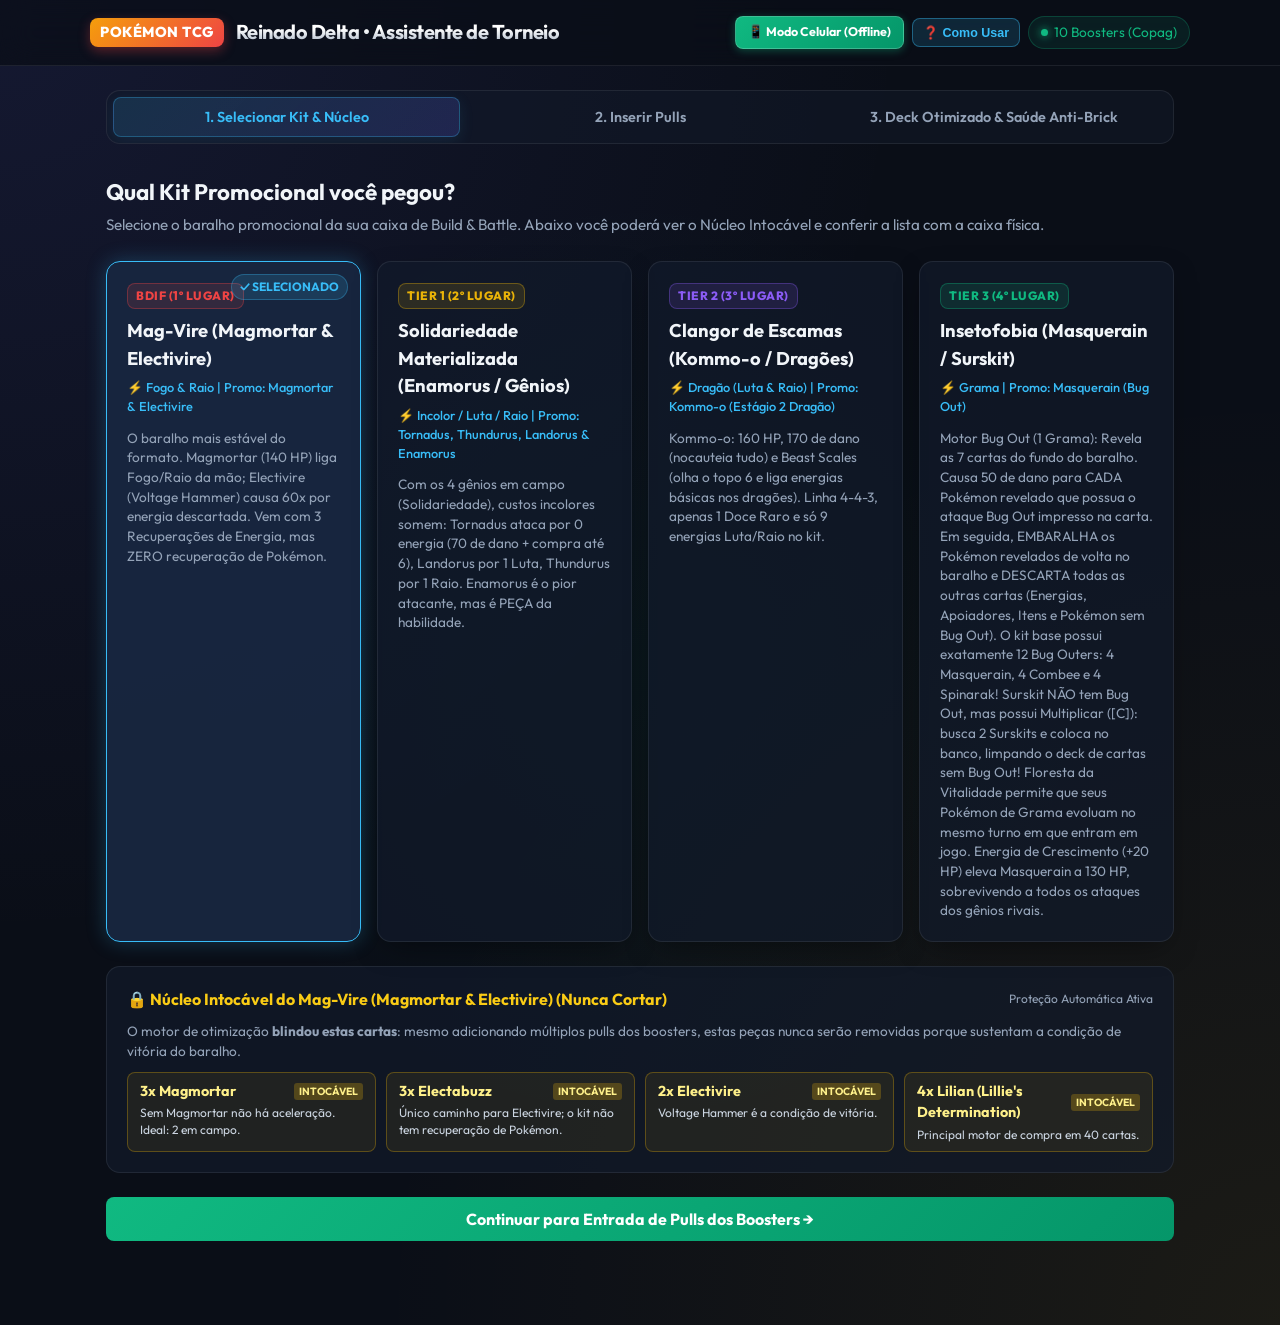
==== commit c6249327: "logic fix" ====
--- a/assistente_offline.html
+++ b/assistente_offline.html
@@ -1681,27 +1681,26 @@
     primaryEnergy: "Energia de Raio Básica",
     ratio: { pokemon: [12, 16], trainer: [12, 16], energy: [11, 13], basicsMin: 7 },
     baseDeck: [
-      { name: "Magmar", count: 4, type: "pokemon", basic: true, confidence: "estimado", role: "Básico do motor" },
-      { name: "Magmortar", count: 3, type: "pokemon", core: true, confidence: "estimado", role: "Motor (Buddy Boost)", coreReason: "Sem Magmortar não há aceleração. Ideal: 2 em campo." },
+      { name: "Magmar", count: 4, type: "pokemon", basic: true, confidence: "confirmado", role: "Básico do motor" },
+      { name: "Magmortar", count: 3, type: "pokemon", core: true, confidence: "confirmado", role: "Motor (Buddy Boost)", coreReason: "Sem Magmortar não há aceleração. Ideal: 2 em campo." },
       { name: "Electabuzz", count: 3, type: "pokemon", basic: true, core: true, confidence: "confirmado", role: "Básico do atacante", coreReason: "Único caminho para Electivire; o kit não tem recuperação de Pokémon." },
       { name: "Electivire", count: 2, type: "pokemon", core: true, confidence: "confirmado", role: "Atacante principal", coreReason: "Voltage Hammer é a condição de vitória." },
-      { name: "Lilian (Lillie's Determination)", count: 4, type: "trainer", supporter: true, out: true, core: true, confidence: "estimado", role: "Compra (embaralha e compra 6)", coreReason: "Principal motor de compra em 40 cartas." },
-      { name: "Hilda", count: 3, type: "trainer", supporter: true, out: true, confidence: "estimado", role: "Busca" },
+      { name: "Lilian (Lillie's Determination)", count: 4, type: "trainer", supporter: true, out: true, core: true, confidence: "confirmado", role: "Compra (embaralha e compra 6)", coreReason: "Principal motor de compra em 40 cartas." },
+      { name: "Hilda", count: 2, type: "trainer", supporter: true, out: true, confidence: "confirmado", role: "Busca de evolução e energia" },
+      { name: "Poké Pad", count: 4, type: "trainer", out: true, confidence: "confirmado", role: "Busca de Pokémon" },
       { name: "Recuperação de Energia (Energy Retrieval)", count: 3, type: "trainer", confidence: "confirmado", role: "Reciclagem de energia" },
-      { name: "Lanterna de Aventura (Adventure Lantern)", count: 2, type: "trainer", out: true, confidence: "estimado", role: "Busca 1 Fogo + 1 Raio" },
-      { name: "Poké Pad", count: 3, type: "trainer", out: true, confidence: "estimado", role: "Busca de Pokémon" },
-      { name: "Balão de Ar (Air Balloon)", count: 1, type: "trainer", confidence: "estimado", role: "Recuo" },
-      { name: "Energia de Fogo Básica", count: 6, type: "energy", confidence: "confirmado", role: "Energia" },
-      { name: "Energia de Raio Básica", count: 6, type: "energy", confidence: "confirmado", role: "Energia" }
+      { name: "Lanterna de Aventura (Adventure Lantern)", count: 3, type: "trainer", out: true, confidence: "confirmado", role: "Busca 1 Fogo + 1 Raio" },
+      { name: "Energia de Raio Básica", count: 6, type: "energy", confidence: "confirmado", role: "Energia" },
+      { name: "Energia de Fogo Básica", count: 6, type: "energy", confidence: "confirmado", role: "Energia" }
     ],
     preSwaps: [],
     cutOrder: [
-      { name: "Hilda", max: 1, reason: "Primeiro corte para abrir espaço ao 4º Electabuzz / 3º Electivire (TrustYourPilot)." },
-      { name: "Lanterna de Aventura (Adventure Lantern)", max: 1, reason: "Segundo corte do TrustYourPilot: atacante extra vale mais." },
-      { name: "Magmar", max: 1, reason: "Fantasma Cinza: tire 1 Magmar para encaixar Mega Rayquaza/Arcanine. Mantenha ≥3." },
-      { name: "Recuperação de Energia (Energy Retrieval)", max: 1, reason: "Só com Arcanine/Rotom (atacam sem descartar). Nunca fique com menos de 2." },
-      { name: "Poké Pad", max: 1, reason: "Corte tardio: perde busca de evolução." },
-      { name: "Hilda", max: 1, reason: "Corte tardio adicional." }
+      { name: "Lanterna de Aventura (Adventure Lantern)", max: 1, reason: "Reduzir de 3 para 2 Lanternas é o corte mais limpo para abrir espaço ao 4º Electabuzz ou atacante extra." },
+      { name: "Hilda", max: 1, reason: "Com 4 Poké Pads e 4 Lilians, 1 Hilda pode ser cedida por peças de impacto como Zínia ou Repelente." },
+      { name: "Lanterna de Aventura (Adventure Lantern)", max: 1, reason: "Segundo corte de Lanterna se entrar atacante neutro ou cópia extra de Electivire." },
+      { name: "Magmar", max: 1, reason: "Tirar 1 Magmar se entrar básico de busca universal (Delibird / Morpeko). Mantenha ≥3." },
+      { name: "Poké Pad", max: 1, reason: "Corte tardio se o deck já tiver excesso de busca." },
+      { name: "Recuperação de Energia (Energy Retrieval)", max: 1, reason: "Corte só com atacantes que não descartem energia (ex: Arcanine). Nunca deixe menos de 2." }
     ],
     attackPlan: [
       "T1: baixe 2 Electabuzz + 1-2 Magmar. Use Lanterna/Lilian para garantir 1 Fogo e 1 Raio na mão.",
@@ -1791,16 +1790,16 @@
         statusClass: "adv-favorable",
         target: "Masquerain e Surskit (Fraqueza a Fogo)",
         plan: "O matchup mais favorável do torneio. Magmortar causa 80 de dano base, que vira 160 de dano com a fraqueza a Fogo — matando Masquerain (110 HP) em 1 único golpe sem precisar descartar NENHUMA energia! Até os ataques de Magmar causam estragos severos.",
-        caution: "Se o adversário usar Padrão Pavoroso para impedir seu Pokémon ativo de atacar, recue com Balão de Ar ou use Confiança da Zínia para promover um novo atacante e bater no mesmo turno.",
+        caution: "Se o adversário usar Padrão Pavoroso, seu Magmortar ativo NÃO PODE ATACAR! Como o kit base NÃO tem Balão de Ar e o recuo do Magmortar custa 3 energias, você precisará descartar 3 energias para recuar ou ter puxado Balão de Ar/Zínia nos boosters.",
         execution: {
           howToTarget: "O rival precisa de Surskit ou Masquerain no ativo para tentar atacar ou fazer setup. Ambos possuem Fraqueza a Fogo x2. Promova Magmortar para o ativo: qualquer golpe de Fogo nocauteia em 1 hit.",
-          damageMath: "Surskit tem 50-60 HP (ataque de Magmar de 30 vira 60 com fraqueza -> 1HKO). Masquerain tem 110 HP (Magmortar bate 80 x 2 = 160 com fraqueza -> 1HKO sem descartar nenhuma energia!).",
+          damageMath: "Surskit tem 50 HP (ataque de Magmar de 30 vira 60 com fraqueza -> 1HKO). Masquerain tem 110 HP (Magmortar bate 80 x 2 = 160 com fraqueza -> 1HKO sem descartar nenhuma energia!).",
           turnByTurn: [
             "Turno 1: Baixe Magmar no ativo e Electabuzz no banco. Ligue 1 Fogo manual.",
             "Turno 2: Evolua para Magmortar. Ligue 2 energias via Buddy Boost. Bata com Magmortar (160 de dano com fraqueza) e leve o prêmio.",
             "Turno 3: Repita o ataque de Magmortar. Guarde os descartes de Electivire apenas se o rival subir um Pokémon sem fraqueza a Fogo."
           ],
-          planB: "Se o rival usar Padrão Pavoroso e bloquear o ataque do seu Magmortar ativo: NÃO passe o turno! Ligue Balão de Ar no Magmortar (recuo grátis) e recue para promover Electivire, ou jogue Confiança da Zínia para trocar o ativo e atacar imediatamente."
+          planB: "Se o rival usar Padrão Pavoroso e bloquear o ataque do seu Magmortar ativo: seu recuo é 3 energias! Se tiver puxado Balão de Ar nos boosters, ligue e recue grátis para promover Electivire. Se não tiver, descarte 3 energias para recuar ou use Lanterna de Aventura/Recuperação para recompor o gás."
         }
       }
     }
@@ -1821,38 +1820,39 @@
     ratio: { pokemon: [11, 15], trainer: [13, 18], energy: [8, 12], basicsMin: 11 },
     baseDeck: [
       { name: "Tornadus", count: 4, type: "pokemon", basic: true, core: true, confidence: "confirmado", role: "Atacante grátis + motor de compra", coreReason: "Ataca por 0 energia e recompõe a mão para 6 — é o que permite atacar todo turno." },
-      { name: "Thundurus", count: 3, type: "pokemon", basic: true, core: true, confidence: "confirmado", role: "Atacante (fura efeitos)", coreReason: "Peça da Solidariedade; único que atravessa a Agulha Secreta do Ariados." },
+      { name: "Thundurus", count: 3, type: "pokemon", basic: true, core: true, confidence: "confirmado", role: "Atacante (fura efeitos)", coreReason: "Peça da Solidariedade; 90 de dano por 1 Raio e seu ataque Thunder Edge ignora quaisquer efeitos e proteções no defensor." },
       { name: "Landorus", count: 2, type: "pokemon", basic: true, core: true, confidence: "confirmado", role: "Atacante pesado", coreReason: "Peça da Solidariedade; 90/110 por 1 Luta, 190 com Gládio." },
       { name: "Enamorus", count: 2, type: "pokemon", basic: true, core: true, confidence: "confirmado", role: "Peça da habilidade", coreReason: "Não ataque com ele, mas sem Enamorus em campo a Solidariedade desliga." },
       { name: "Lilian (Lillie's Determination)", count: 3, type: "trainer", supporter: true, out: true, core: true, confidence: "confirmado", role: "Compra", coreReason: "Motor de compra." },
       { name: "Busca do Brock (Brock's Scouting)", count: 3, type: "trainer", supporter: true, out: true, core: true, confidence: "confirmado", role: "Busca 2 básicos", coreReason: "Coloca os gênios em campo — sem isso a Solidariedade não liga." },
       { name: "Batalha Decisiva do Gládio", count: 1, type: "trainer", supporter: true, core: true, confidence: "confirmado", role: "Finalizador (+80 se última carta)", coreReason: "Único jeito de nocautear Kommo-o (160 HP) em 1 golpe." },
+      { name: "Poké Pad", count: 3, type: "trainer", out: true, confidence: "confirmado", role: "Busca de Pokémon" },
+      { name: "Ultra Ball", count: 3, type: "trainer", out: true, confidence: "confirmado", role: "Busca de Pokémon (descarta cartas para ativar Gládio)" },
+      { name: "Busca de Energia (Energy Search)", count: 2, type: "trainer", out: true, confidence: "confirmado", role: "Filtro e busca de energia" },
+      { name: "Cinza Sagrada (Sacred Ash)", count: 1, type: "trainer", core: true, confidence: "confirmado", role: "Reciclagem de gênios", coreReason: "Devolve gênios nocauteados ao deck para não quebrar a Solidariedade." },
       { name: "Repelente (Repel)", count: 1, type: "trainer", core: true, confidence: "confirmado", role: "Força troca do ativo rival", coreReason: "Resposta ao muro de 120 HP do Kommo-o." },
-      { name: "Busca de Energia (Energy Search)", count: 2, type: "trainer", out: true, confidence: "confirmado", role: "Busca energia" },
-      { name: "Poké Pad", count: 2, type: "trainer", out: true, confidence: "estimado", role: "Busca de Pokémon" },
-      { name: "Ultra Ball", count: 1, type: "trainer", out: true, confidence: "estimado", role: "Busca de Pokémon" },
       { name: "Balão de Ar (Air Balloon)", count: 1, type: "trainer", confidence: "confirmado", role: "Recuo" },
-      { name: "Energia de Raio Básica", count: 5, type: "energy", confidence: "estimado", role: "Energia" },
-      { name: "Energia de Luta Básica", count: 5, type: "energy", confidence: "estimado", role: "Energia" },
-      { name: "Energia Psíquica Básica", count: 5, type: "energy", confidence: "estimado", role: "Energia (só Enamorus)" }
+      { name: "Energia de Luta Básica", count: 4, type: "energy", confidence: "confirmado", role: "Energia" },
+      { name: "Energia Psíquica Básica", count: 4, type: "energy", confidence: "confirmado", role: "Energia (só Enamorus)" },
+      { name: "Energia de Raio Básica", count: 3, type: "energy", confidence: "confirmado", role: "Energia" }
     ],
     preSwaps: [
       {
         remove: "Energia Psíquica Básica", count: 99,
         add: [
-          { name: "Energia de Luta Básica", count: 3, type: "energy" },
+          { name: "Energia de Luta Básica", count: 2, type: "energy" },
           { name: "Energia de Raio Básica", count: 2, type: "energy" }
         ],
-        reason: "Enamorus causa só 100 por 2 Psíquicas — não ataque com ele. Troque por Luta/Raio (TrustYourPilot e Fantasma Cinza concordam).",
-        source: "TrustYourPilot + Fantasma Cinza"
+        reason: "Enamorus causa só 100 por 2 Psíquicas — não ataque com ele. Troque por Luta/Raio (o deck fica com 6 Luta + 5 Raio).",
+        source: "Consenso Competitivo"
       }
     ],
     cutOrder: [
-      { name: "Energia de Luta Básica", max: 3, reason: "Tornadus ataca de graça: o deck precisa de pouca energia. TrustYourPilot terminou com só 4 Luta + 4 Raio." },
-      { name: "Energia de Raio Básica", max: 3, reason: "Idem: libere espaço para consistência (busca, Zínia, 3º Landorus)." },
-      { name: "Balão de Ar (Air Balloon)", max: 1, reason: "Dispensável se abrir Altaria (recuo grátis) ou Zínia." },
-      { name: "Energia de Luta Básica", max: 1, reason: "Corte final (não desça de 8 energias no total)." },
-      { name: "Energia de Raio Básica", max: 1, reason: "Corte final." }
+      { name: "Ultra Ball", max: 1, reason: "Reduzir de 3 para 2 Ultra Balls poupa descartes de recursos cruciais." },
+      { name: "Energia de Luta Básica", max: 2, reason: "Tornadus ataca de graça: pode enxugar energias excedentes para dar espaço ao 3º Landorus ou Zínia." },
+      { name: "Energia de Raio Básica", max: 1, reason: "Ajuste fino de curva energética." },
+      { name: "Poké Pad", max: 1, reason: "Com 3 Brocks e 2 Ultra Balls, 2 Poké Pads são suficientes." },
+      { name: "Balão de Ar (Air Balloon)", max: 1, reason: "Dispensável se abrir Altaria ou Zínia." }
     ],
     attackPlan: [
       "T1: Brock / Poké Pad / Ultra Ball para colocar os 4 tipos de gênio em campo. Abra com Tornadus no ativo.",
@@ -1860,7 +1860,7 @@
       "Mantenha uma 2ª cópia de pelo menos um gênio no banco: se nocautearem o único Landorus/Enamorus, a Solidariedade cai.",
       "Ligue 1 Luta no Landorus e 1 Raio no Thundurus no banco ANTES de precisar deles.",
       "Gládio: vá esvaziando a mão para que ele seja a última carta no turno do nocaute em Kommo-o.",
-      "Contra Ariados (Agulha Secreta): ataque só com Thundurus."
+      "Thundurus com Thunder Edge: use para atravessar quaisquer efeitos ou imunidades de cartas rivais."
     ],
     antiBrick: [
       "11 básicos: risco de mulligan baixo. O risco real é NÃO montar os 4 tipos — priorize busca (Brock/Poké Pad/Marshadow) sobre energia.",
@@ -1872,12 +1872,12 @@
     ],
     storeEnergyConfig: {
       energies: [
-        { name: "Energia de Luta Básica", count: 5, emoji: "🥊" },
-        { name: "Energia de Raio Básica", count: 4, emoji: "⚡" }
+        { name: "Energia de Luta Básica", count: 6, emoji: "🥊" },
+        { name: "Energia de Raio Básica", count: 5, emoji: "⚡" }
       ],
-      totalEnergy: 9,
+      totalEnergy: 11,
       weakness: "Fraqueza a Elétrico (Tornadus), Psíquico (Landorus), Aço (Enamorus)",
-      tip: "Pegue 5x Luta e 4x Raio no balcão. NUNCA use energia Psíquica no baralho — corte todas as 5 da caixa."
+      tip: "Pegue 6x Luta e 5x Raio no balcão da loja. NUNCA use as 4 energias Psíquicas que vêm na caixa — troque-as integralmente por Luta/Raio."
     },
     matchupTips: {
       enamorus: {
@@ -1942,18 +1942,18 @@
         enemyName: "Masquerain (Insetofobia)",
         advantage: "65/35 Favorável",
         statusClass: "adv-favorable",
-        target: "Surskit, Spinarak e Combee (todos têm ≤ 70 HP)",
-        plan: "Tornadus limpa a mesa do rival nocauteando todos os básicos por 0 energias. Se o adversário subir Ariados com Agulha Secreta (imune a ataques de básicos), NUNCA ataque com Tornadus ou Landorus: ataque com THUNDURUS, cujo ataque Gume Trovejante PERFURA todas as proteções e imunidades!",
-        caution: "Cuidado com o Cacturne rival, que causa dano baseado nas habilidades dos seus 4 gênios na mesa.",
+        target: "Surskit (50 HP) e Cacnea antes de evoluírem",
+        plan: "Tornadus limpa a mesa do rival nocauteando todos os básicos leves por 0 energias (Surskit tem 50 HP, Combee 50 HP, Spinarak 60 HP). Ariados NÃO é problema: seu ataque Agulha Secreta custa 3 energias incolores ([C][C][C]) e ele tem Fraqueza a Luta x2 (Landorus mata Ariados com 1 hit de 220 de dano). O verdadeiro perigo rival é CACTURNE: com seus 4 gênios em campo, Cacturne bate 210 por apenas 1 Grama!",
+        caution: "Elimine qualquer Cacnea do banco com Repelente antes que evolua via Floresta da Vitalidade. Não deixe Cacturne atacar.",
         execution: {
-          howToTarget: "O rival depende de manter básicos leves em campo para evoluir. Tornadus nocauteia qualquer um deles ativo. Se o rival recuar para Ariados com a habilidade de imunidade, suba Thundurus imediatamente.",
-          damageMath: "Surskit, Spinarak e Combee têm 50-70 HP (Tornadus bate 70 -> 1HKO em qualquer um por 0 energia). Ariados tem 90 HP (Thundurus perfura imunidade e bate com fraqueza ou 2 hits rápidos). Masquerain tem 110 HP (Landorus bate 110 -> 1HKO).",
+          howToTarget: "O rival depende de manter Surskit para buscar peças ou Combee/Spinarak no deck. Tornadus bate 70 por 0 energias e limpa os básicos da frente. Se o rival baixar Cacnea, use Repelente para forçá-lo pro ativo e nocauteie na hora.",
+          damageMath: "Surskit (50 HP), Combee (50 HP) e Spinarak (60 HP) morrem em 1 hit para Tornadus (70 por 0 energias). Masquerain tem 110 HP (Landorus bate 110 -> 1HKO). Ariados tem 100 HP e Fraqueza a Luta x2 (Landorus bate 110 x 2 = 220 -> 1HKO brutal). Cacturne rival causa 10 + 50 x 4 = 210 de dano por 1 Grama contra seus 4 gênios.",
           turnByTurn: [
-            "Turno 1: Baixe os 4 gênios. Ligue 1 Raio no Thundurus no banco prevenindo o Ariados.",
-            "Turno 2: Bata 70 com Tornadus no básico ativo rival. Compre 6 cartas.",
-            "Turno 3: Se o rival subir Masquerain, suba Landorus e bata 110 (1HKO). Se subir Ariados imune, ataque com Thundurus."
+            "Turno 1: Baixe os 4 gênios. Ligue 1 Luta no Landorus no banco.",
+            "Turno 2: Bata 70 com Tornadus no básico ativo rival por 0 energias e compre 6 cartas.",
+            "Turno 3: Se o rival subir Masquerain, suba Landorus e bata 110 (1HKO). Se o rival tentar Cacturne, nocauteie com Landorus."
           ],
-          planB: "Se o rival jogar Cacturne e tentar punir suas habilidades, use Repelente para mandá-lo de volta pro banco ou nocauteie com Landorus em 1 hit."
+          planB: "Se o rival colocar Floresta da Vitalidade e subir Cacturne (130 HP) batendo 210 no seu ativo: jogue Repelente para tirá-lo do ativo, ou suba Landorus e finalize Cacturne com 110 de dano + Tornadus no turno seguinte."
         }
       }
     }
@@ -1971,43 +1971,42 @@
     goldenPullsSummary: "Com 60 cartas abertas (10 boosters de 6 cartas), caçar básicos de busca (Delibird, Morpeko, Marshadow) e um 2º Doce Raro elimina a inconsistência do deck e viabiliza cortar Dratini/Dragonair com 100% de segurança! Caça de ouro: Doce Raro extra, Repelente, 5º Jangmo-o, 4º Kommo-o, Zínia, Virizion e Sandslash.",
     trapsSummary: "Tubo de Lava Lendário desliga seu Beast Scales (fichário). Não corte Dratini sem repor básicos suficientes no deck.",
     primaryEnergy: "Energia de Luta Básica",
-    ratio: { pokemon: [14, 18], trainer: [11, 14], energy: [10, 13], basicsMin: 6 },
+    ratio: { pokemon: [14, 18], trainer: [11, 14], energy: [10, 13], basicsMin: 7 },
     baseDeck: [
-      { name: "Jangmo-o", count: 4, type: "pokemon", basic: true, core: true, confidence: "confirmado", role: "Básico do atacante", coreReason: "Linha 4-4-3 é a espinha do deck." },
+      { name: "Jangmo-o", count: 4, type: "pokemon", basic: true, core: true, confidence: "confirmado", role: "Básico do atacante", coreReason: "Linha 4-4-3 é a espinha dorsal do deck." },
       { name: "Hakamo-o", count: 4, type: "pokemon", core: true, confidence: "confirmado", role: "Estágio 1 / atacante reserva (Double Heads 140)", coreReason: "Ponte para Kommo-o com só 1 Doce Raro." },
-      { name: "Kommo-o", count: 3, type: "pokemon", core: true, confidence: "confirmado", role: "Atacante principal + aceleração", coreReason: "Condição de vitória." },
-      { name: "Dratini", count: 2, type: "pokemon", basic: true, confidence: "estimado", role: "Básico de suporte" },
-      { name: "Dragonair", count: 1, type: "pokemon", confidence: "estimado", role: "Muro de 120 HP / move energia (Água+Fogo)" },
+      { name: "Kommo-o", count: 3, type: "pokemon", core: true, confidence: "confirmado", role: "Atacante principal + aceleração", coreReason: "Condição de vitória (170 de dano + Beast Scales)." },
+      { name: "Druddigon (Crimgan)", count: 3, type: "pokemon", basic: true, confidence: "confirmado", role: "Tanque inicial de 120 HP / puxador de atacantes rivais" },
       { name: "Lilian (Lillie's Determination)", count: 4, type: "trainer", supporter: true, out: true, core: true, confidence: "confirmado", role: "Compra", coreReason: "Motor de compra." },
-      { name: "Poké Pad", count: 4, type: "trainer", out: true, core: true, confidence: "confirmado", role: "Busca de evolução", coreReason: "Acha Hakamo-o/Kommo-o." },
-      { name: "Busca do Brock (Brock's Scouting)", count: 2, type: "trainer", supporter: true, out: true, core: true, confidence: "estimado", role: "Busca 2 básicos", coreReason: "Apoiador ideal do T1 indo segundo (garante Jangmo-o)." },
-      { name: "Doce Raro (Rare Candy)", count: 1, type: "trainer", core: true, confidence: "confirmado", role: "Pula o Estágio 1", coreReason: "Único Kommo-o no T2." },
-      { name: "Balão de Ar (Air Balloon)", count: 2, type: "trainer", confidence: "confirmado", role: "Recuo" },
-      { name: "Energia de Luta Básica", count: 5, type: "energy", confidence: "confirmado", role: "Energia (9 L+R no kit)" },
-      { name: "Energia de Raio Básica", count: 4, type: "energy", confidence: "confirmado", role: "Energia (9 L+R no kit)" },
-      { name: "Energia de Água Básica", count: 2, type: "energy", confidence: "estimado", role: "Só para Dragonair" },
-      { name: "Energia de Fogo Básica", count: 2, type: "energy", confidence: "estimado", role: "Só para Dragonair" }
+      { name: "Busca do Brock (Brock's Scouting)", count: 2, type: "trainer", supporter: true, out: true, core: true, confidence: "confirmado", role: "Busca 2 básicos", coreReason: "Garante Jangmo-o no banco no T1." },
+      { name: "Poké Pad", count: 4, type: "trainer", out: true, core: true, confidence: "confirmado", role: "Busca de evolução", coreReason: "Acha Hakamo-o e Kommo-o com consistência." },
+      { name: "Doce Raro (Rare Candy)", count: 1, type: "trainer", core: true, confidence: "confirmado", role: "Pula o Estágio 1", coreReason: "Possibilita Kommo-o bater 170 no T2." },
+      { name: "Balão de Ar (Air Balloon)", count: 2, type: "trainer", confidence: "confirmado", role: "Recuo grátis de tanques pesados" },
+      { name: "Energia de Raio Básica", count: 5, type: "energy", confidence: "confirmado", role: "Energia (Beast Scales)" },
+      { name: "Energia de Luta Básica", count: 4, type: "energy", confidence: "confirmado", role: "Energia (Beast Scales)" },
+      { name: "Energia de Água Básica", count: 2, type: "energy", confidence: "confirmado", role: "Energia off-type (só para Druddigon)" },
+      { name: "Energia de Fogo Básica", count: 2, type: "energy", confidence: "confirmado", role: "Energia off-type (só para Druddigon)" }
     ],
     preSwaps: [
       {
         remove: "Energia de Água Básica", count: 99,
         add: [{ name: "Energia de Luta Básica", count: 2, type: "energy" }],
-        reason: "Kommo-o usa Luta/Raio e há só 9 no kit. Beast Scales só acelera o que estiver no topo — energia off-type é carta morta.",
-        source: "TrustYourPilot"
+        reason: "Kommo-o ataca com Luta e Raio. Beast Scales só acelera o que estiver no topo — energia off-type é carta morta.",
+        source: "Consenso Competitivo"
       },
       {
         remove: "Energia de Fogo Básica", count: 99,
         add: [{ name: "Energia de Raio Básica", count: 2, type: "energy" }],
-        reason: "Idem. Resultado: 7 Luta + 6 Raio.",
-        source: "TrustYourPilot"
+        reason: "Idem. Resultado após troca no balcão: 7 Raio + 6 Luta.",
+        source: "Consenso Competitivo"
       }
     ],
     cutOrder: [
-      { name: "Dragonair", max: 1, reason: "Sem Água/Fogo, Dragonair vira só um muro de 120 HP. Corte antes do Dratini (que é básico)." },
-      { name: "Balão de Ar (Air Balloon)", max: 1, reason: "Mantenha pelo menos 1 para tirar Morpeko/Electabuzz do ativo." },
-      { name: "Hakamo-o", max: 1, reason: "4 Hakamo-o para 3 Kommo-o é excesso quando entram básicos de busca." },
-      { name: "Dratini", max: 2, reason: "Só sai se o motor confirmar que os básicos continuam ≥ mínimo." },
-      { name: "Energia de Raio Básica", max: 1, reason: "Corte final (não desça de 10 energias)." }
+      { name: "Druddigon (Crimgan)", max: 1, reason: "Reduzir de 3 para 2 Druddigons é o primeiro corte ideal quando entram atacantes ou básicos de busca." },
+      { name: "Balão de Ar (Air Balloon)", max: 1, reason: "1 Balão de Ar é suficiente se você abrir Zínia ou atacantes leves." },
+      { name: "Hakamo-o", max: 1, reason: "Se abrir um 2º Doce Raro, cortar 1 Hakamo-o acelera a velocidade da lista." },
+      { name: "Druddigon (Crimgan)", max: 1, reason: "Segundo corte de Druddigon se entrar linha secundária de atacante ou Delibird." },
+      { name: "Energia de Raio Básica", max: 1, reason: "Ajuste fino de energia caso entre aceleração extra." }
     ],
     attackPlan: [
       "T1: Brock (indo segundo) ou Poké Pad: 2+ Jangmo-o no banco. Abra com Dratini/Dragonair ou Morpeko/Electabuzz no ativo, nunca Jangmo-o (70 HP morre para Tornadus grátis).",
@@ -2027,12 +2026,12 @@
     ],
     storeEnergyConfig: {
       energies: [
-        { name: "Energia de Luta Básica", count: 7, emoji: "🥊" },
-        { name: "Energia de Raio Básica", count: 6, emoji: "⚡" }
+        { name: "Energia de Raio Básica", count: 7, emoji: "⚡" },
+        { name: "Energia de Luta Básica", count: 6, emoji: "🥊" }
       ],
       totalEnergy: 13,
       weakness: "Sem fraqueza comum em Dragões em Reinado Delta",
-      tip: "Pegue 7x Luta e 6x Raio no balcão da loja. Corte totalmente Fogo e Água para o Beast Scales não acelerar energia inútil."
+      tip: "Pegue 7x Raio e 6x Luta no balcão da loja. Corte totalmente as 2 energias de Água e 2 de Fogo da caixa para o Beast Scales não acelerar cartas inúteis."
     },
     matchupTips: {
       kommo: {
@@ -2121,52 +2120,50 @@
     badgeColor: "#10b981",
     leadCard: "Masquerain (Bug Out)",
     type: "Grama",
-    overview: "Bug Out (1 Planta): revela as 7 cartas do fundo, 50 de dano por Pokémon com Bug Out, descarta o resto. 12 Bug Outers no kit (Masquerain, Combee, Spinarak). Surskit busca 2 Surskit. Fraco a Fogo.",
-    idealTurnOrder: "Em debate: TrustYourPilot prefere ir primeiro (Bug Out no T2); Wallamoose prefere ir segundo (Surskit ataca no T1)",
-    goldenPullsSummary: "Com 60 cartas abertas (10 boosters de 6 cartas), explore ao máximo a regra sem limite de 4 cópias para entupir o deck de Bug Outers (Surskit, Masquerain, Combee, Spinarak)! Caça de ouro: Ariados (evolui sobre os Spinarak para imunidade total contra básicos dos gênios), Repelente, Cacturne, Delibird e Zínia.",
-    trapsSummary: "Mega Golisopod ex contra Mag-Vire = derrota instantânea (3 prêmios + fraco a Fogo). Cada carta que não é Bug Outer é carta descartada pelo seu próprio ataque.",
+    overview: "Motor Bug Out (1 Grama): Revela as 7 cartas do fundo do baralho. Causa 50 de dano para CADA Pokémon revelado que possua o ataque Bug Out impresso na carta. Em seguida, EMBARALHA os Pokémon revelados de volta no baralho e DESCARTA todas as outras cartas (Energias, Apoiadores, Itens e Pokémon sem Bug Out). O kit base possui exatamente 12 Bug Outers: 4 Masquerain, 4 Combee e 4 Spinarak! Surskit NÃO tem Bug Out, mas possui Multiplicar ([C]): busca 2 Surskits e coloca no banco, limpando o deck de cartas sem Bug Out! Floresta da Vitalidade permite que seus Pokémon de Grama evoluam no mesmo turno em que entram em jogo. Energia de Crescimento (+20 HP) eleva Masquerain a 130 HP, sobrevivendo a todos os ataques dos gênios rivais.",
+    idealTurnOrder: "Ir Segundo se abrir com Surskit + Energia (Multiplicar no T1 busca 2 Surskit); Ir Primeiro se já tiver a linha Masquerain na mão inicial",
+    goldenPullsSummary: "🔥 OURO ABSOLUTO (Tier S+): Mais cópias de Masquerain, Combee ou Spinarak dos boosters! Sem limite de 4 cópias no pré-lançamento, cada cópia extra aumenta a densidade de Bug Outers e garante nocautes de 150-200 dano todo turno. ⭐ Tier S: Linha Cacturne (005/076) + Cacnea (004/076) — Punishing Needles custa apenas 1 [G] e causa 210 de dano contra decks de 4 habilidades (Enamorus), evoluindo no mesmo turno via Floresta da Vitalidade! ⭐ Tier A: Repelente e 2ª Recuperação de Energia (essencial para resgatar energias descartadas pelo Bug Out). 🚫 ARMADILHAS DO FICHÁRIO: Vespiquen (custa [C][C][C] 3 energias e NÃO tem Bug Out), Heracross (3 energias, sem Bug Out) e Ariados (Agulha Secreta custa [C][C][C] 3 energias, veneno exige Noturna, e Fraqueza a Luta x2 morre para Landorus).",
+    trapsSummary: "NUNCA corte Combee ou Spinarak: eles são os Bug Outers que garantem seus 150 de dano! Cortá-los destrói a probabilidade matemática do baralho. NUNCA coloque Vespiquen ou atacantes pesados de 3 energias que não tenham Bug Out: eles não batem no Bug Out, vão para o lixo e você não tem aceleração de energia.",
     primaryEnergy: "Energia de Grama Básica",
-    ratio: { pokemon: [16, 22], trainer: [11, 15], energy: [8, 10], basicsMin: 10 },
+    ratio: { pokemon: [16, 24], trainer: [9, 14], energy: [8, 10], basicsMin: 12 },
     baseDeck: [
-      { name: "Surskit", count: 4, type: "pokemon", basic: true, core: true, confidence: "estimado", role: "Setup (busca 2 Surskit)", coreReason: "Único jeito de montar Masquerain cedo." },
-      { name: "Masquerain", count: 4, type: "pokemon", core: true, confidence: "estimado", role: "Atacante / Bug Outer", coreReason: "Único atacante real do deck." },
-      { name: "Combee", count: 4, type: "pokemon", basic: true, core: true, confidence: "estimado", role: "Bug Outer (não colocar em campo)", coreReason: "Cada Bug Outer no deck = +50 de dano. Fica no deck, não no campo." },
-      { name: "Spinarak", count: 4, type: "pokemon", basic: true, core: true, confidence: "estimado", role: "Bug Outer (não colocar em campo)", coreReason: "Bug Outer + base para Ariados." },
-      { name: "Lilian (Lillie's Determination)", count: 4, type: "trainer", supporter: true, out: true, core: true, confidence: "estimado", role: "Compra (devolve Bug Outers ao deck)", coreReason: "Embaralha a mão de volta: recoloca Bug Outers no deck." },
-      { name: "Busca do Brock (Brock's Scouting)", count: 3, type: "trainer", supporter: true, out: true, confidence: "estimado", role: "Busca (sempre Surskit)" },
-      { name: "Selo Florestal da Vitalidade (Forest Seal)", count: 2, type: "trainer", confidence: "estimado", role: "Evolui na hora / bate estádios lendários" },
-      { name: "Recuperação de Energia (Energy Retrieval)", count: 1, type: "trainer", core: true, confidence: "confirmado", role: "Recupera energia moída", coreReason: "Bug Out descarta energia do fundo — sem isso você fica sem combustível." },
-      { name: "Cinza Sagrada (Sacred Ash)", count: 1, type: "trainer", core: true, confidence: "confirmado", role: "Devolve até 5 Pokémon ao deck", coreReason: "Recarrega o fundo do deck com Bug Outers." },
-      { name: "Poké Pad", count: 2, type: "trainer", out: true, confidence: "estimado", role: "Busca de Pokémon" },
-      { name: "Ultra Ball", count: 2, type: "trainer", out: true, confidence: "estimado", role: "Busca de Pokémon" },
-      { name: "Energia de Grama Básica", count: 7, type: "energy", confidence: "confirmado", role: "Energia" },
-      { name: "Energia de Crescimento", count: 2, type: "energy", confidence: "confirmado", role: "Energia especial (+HP: Masquerain sobrevive ao Landorus)" }
+      { name: "Surskit", count: 4, type: "pokemon", basic: true, core: true, confidence: "confirmado", role: "Setup (busca 2 Surskit via Multiplicar)", coreReason: "Monta a mesa no T1 e limpa o deck de não-Bug Outers." },
+      { name: "Masquerain", count: 4, type: "pokemon", core: true, confidence: "confirmado", role: "Atacante principal / Bug Out", coreReason: "Único atacante de impacto do kit (50x por Bug Outer)." },
+      { name: "Spinarak", count: 4, type: "pokemon", basic: true, core: true, confidence: "confirmado", role: "Bug Outer (combustível do deck)", coreReason: "Possui ataque Bug Out impresso! Deve ficar no deck para somar dano." },
+      { name: "Combee", count: 4, type: "pokemon", basic: true, core: true, confidence: "confirmado", role: "Bug Outer (combustível do deck)", coreReason: "Possui ataque Bug Out impresso! Deve ficar no deck para somar dano." },
+      { name: "Busca do Brock (Brock's Scouting)", count: 4, type: "trainer", supporter: true, out: true, confidence: "confirmado", role: "Busca (garante Surskit no T1)" },
+      { name: "Lilian (Lillie's Determination)", count: 3, type: "trainer", supporter: true, out: true, core: true, confidence: "confirmado", role: "Compra de suporte", coreReason: "Embaralha a mão e devolve insetos ao deck para alimentar o Bug Out." },
+      { name: "Poké Pad", count: 4, type: "trainer", out: true, confidence: "confirmado", role: "Busca de Masquerain / Surskit" },
+      { name: "Recuperação de Energia (Energy Retrieval)", count: 1, type: "trainer", core: true, confidence: "confirmado", role: "Reciclagem de energia moída", coreReason: "Essencial: Bug Out descarta energias básicas do fundo do deck." },
+      { name: "Cinza Sagrada (Sacred Ash)", count: 1, type: "trainer", core: true, confidence: "confirmado", role: "Reciclagem de insetos", coreReason: "Devolve até 5 Pokémon ao deck para recarregar o Bug Out." },
+      { name: "Floresta da Vitalidade (Forest of Vitality)", count: 2, type: "stadium", confidence: "confirmado", role: "Evolução no mesmo turno", coreReason: "Permite evoluir Pokémon de Grama no mesmo turno em que entram em jogo!" },
+      { name: "Energia de Grama Básica", count: 7, type: "energy", confidence: "confirmado", role: "Energia básica" },
+      { name: "Energia de Crescimento (Growing Energy)", count: 2, type: "energy", confidence: "confirmado", role: "Energia especial (+20 HP)", coreReason: "Dá +20 HP (130 HP) e sobrevive aos ataques de Tornadus e Landorus." }
     ],
     preSwaps: [],
     cutOrder: [
-      { name: "Selo Florestal da Vitalidade (Forest Seal)", max: 1, reason: "TrustYourPilot: 'é por aqui que eu começaria a cortar' — sem Balão de Ar, evoluir no ativo trava energia." },
-      { name: "Ultra Ball", max: 1, reason: "Ultra Ball descarta cartas da mão: em deck que já se moe, custo alto." },
-      { name: "Busca do Brock (Brock's Scouting)", max: 1, reason: "Fantasma Cinza: troque 1 Brock por Ariados." },
-      { name: "Poké Pad", max: 1, reason: "Corte tardio." },
-      { name: "Selo Florestal da Vitalidade (Forest Seal)", max: 1, reason: "Corte tardio (perde defesa contra estádios lendários)." },
-      { name: "Ultra Ball", max: 1, reason: "Corte tardio." }
+      { name: "Floresta da Vitalidade (Forest of Vitality)", max: 1, reason: "1 Estádio já é suficiente para contestar estádios adversários sem sobrecarregar treinadores." },
+      { name: "Busca do Brock (Brock's Scouting)", max: 1, reason: "Reduzir de 4 para 3 Brocks é o primeiro corte ideal para abrir vaga a novos Insetos ou Zínia." },
+      { name: "Poké Pad", max: 1, reason: "Com 4 Brocks e 4 Surskit de fábrica, 3 Poké Pads mantêm a busca excelente." },
+      { name: "Floresta da Vitalidade (Forest of Vitality)", max: 1, reason: "Corte secundário se você abrir atacantes de impacto ou mais cópias de Masquerain." },
+      { name: "Busca do Brock (Brock's Scouting)", max: 1, reason: "Corte tardio para acomodar atacantes de Grama." },
+      { name: "Energia de Grama Básica", max: 1, reason: "Corte de energia apenas se o deck mantiver pelo menos 8 energias no total." }
     ],
     attackPlan: [
-      "Só Surskit deve ir ao campo. Combee/Spinarak ficam NO DECK — no campo eles não somam dano no Bug Out.",
-      "Brock sempre busca 2 Surskit (preserva Bug Outers no deck).",
-      "Evolua para Masquerain só quando for atacar: deck mais 'grosso' de Bug Outers = mais dano.",
-      "Padrão Pavoroso (30 + bloqueia ataque do defensor) compra 1 turno contra ameaças. Lembre: se o rival trocar o ativo, o efeito some.",
-      "Antes do Bug Out, conte: se o deck tem poucas energias restantes, guarde a Recuperação de Energia na mão.",
-      "Bug Out fica mais forte a cada uso (o resto é descartado, Bug Outers voltam). Aceite um começo fraco."
+      "No campo, mantenha APENAS Surskit e Masquerain! NUNCA baixe Combee ou Spinarak no banco — se eles forem para a mesa, não estão mais no deck e seu Bug Out perde dano!",
+      "Multiplicar no Turno 1: Com 1 incolor, Surskit busca 2 Surskit para o banco. Isso 'limpa' o baralho de cartas que não batem, concentrando os Bug Outers!",
+      "Floresta da Vitalidade no Turno 2: Permite evoluir Surskit para Masquerain no mesmo turno em que baixou. Ligue 1 Grama e ataque!",
+      "Padrão Pavoroso ([C] 30 dano): Use para travar o ativo rival (ele não pode atacar no próximo turno!). Excelente contra Magmortar (recuo 3) ou Kommo-o pronto.",
+      "O Ciclo Autolimpante do Bug Out: Cada Bug Out embaralha os Bug Outers de volta e DESCARTA as outras cartas. A cada turno, a densidade de insetos sobe e o dano explode para 150-200!",
+      "Gestão de Recursos: Bug Out descarta energias. Guarde Recuperação de Energia na mão para quando precisar de novas ligações."
     ],
     antiBrick: [
-      "12 básicos: mulligan raro. O brick deste deck é diferente: moer as próprias energias. Com 9 energias, um Bug Out ruim pode levar 3-4.",
-      "Abaixo de ~10 cartas no deck, só use Bug Out com Cinza Sagrada/Recuperação disponíveis.",
-      "Não aumente apoiadores/itens sem necessidade: cada carta não-Pokémon dilui o dano do Bug Out."
+      "12 básicos: mulligan raríssimo. O risco deste deck é descartar todas as energias com Bug Out.",
+      "Nunca jogue Treinadores supérfluos: cada carta não-Pokémon adicionada diminui a chance de revelar 3+ insetos.",
+      "Abaixo de 10 cartas no baralho, use Cinza Sagrada para devolver Masquerains nocauteados e recarregar o motor."
     ],
     debates: [
-      "Ordem de turno: TrustYourPilot prefere ir PRIMEIRO (sem apoiador no T1, mas Bug Out no T2 com chance de nocaute). Wallamoose prefere ir SEGUNDO (Surskit ataca no T1 e busca 2 Surskit). Regra prática: com Surskit + energia na mão inicial, vá segundo; sem isso, vá primeiro.",
-      "Lista: as contagens de Pokémon e treinadores são reconstruídas (o kit tem 12 Bug Outers e 9 energias confirmados). Confira na caixa."
+      "Ordem de turno: Se abrir com Surskit + Energia, vá SEGUNDO para usar Multiplicar no T1 e puxar 2 Surskit pro banco. Se a mão já tiver a linha de evolução completa com Masquerain e Floresta, vá PRIMEIRO para atacar com Bug Out já no Turno 2!"
     ],
     storeEnergyConfig: {
       energies: [
@@ -2175,7 +2172,7 @@
       ],
       totalEnergy: 9,
       weakness: "Fraqueza a Fogo x2 (Cuidado Crítico contra Mag-Vire!)",
-      tip: "Pegue 7x Grama no balcão da loja. Guarde as 2 Energias de Crescimento para dar +HP ao Masquerain contra Landorus."
+      tip: "Pegue 7x Grama no balcão da loja. Guarde as 2 Energias de Crescimento para dar +20 HP ao Masquerain (130 HP sobrevive a Tornadus, Thundurus e Landorus)."
     },
     matchupTips: {
       masquerain: {
@@ -2184,11 +2181,11 @@
         advantage: "50/50 Equilibrado",
         statusClass: "adv-even",
         target: "Surskit rival no ativo",
-        plan: "Trave o ativo do adversário com Padrão Pavoroso (30 de dano + bloqueio de ataque) para forçá-lo a gastar recuo ou passar turno. Use Selo Florestal da Vitalidade para evoluir no mesmo turno e surpreender o rival.",
+        plan: "Trave o ativo do adversário com Padrão Pavoroso (30 de dano + bloqueio de ataque) para forçá-lo a gastar recuo ou passar turno. Use Floresta da Vitalidade para evoluir no mesmo turno e surpreender o rival.",
         caution: "NUNCA baixe Combee e Spinarak no campo! Mantenha-os no deck para alimentar o dano do Bug Out.",
         execution: {
           howToTarget: "O rival precisa de Surskit no ativo para buscar mais cópias. Trave-o imediatamente com Padrão Pavoroso (30 de dano e bloqueio de ataque). Se o rival não puder recuar, ele perde o turno e fica exposto ao seu Bug Out no turno seguinte.",
-          damageMath: "Masquerain tem 110 HP (Bug Out precisa de 3 insetos revelados = 150 de dano para 1HKO). Surskit tem 50-60 HP (2 insetos = 100 de dano matam).",
+          damageMath: "Masquerain tem 110 HP (Bug Out precisa de 3 insetos revelados = 150 de dano para 1HKO). Surskit tem 50 HP (2 insetos = 100 de dano matam).",
           turnByTurn: [
             "Turno 1: Surskit no ativo ataca por 1 incolor buscando 2 outros Surskit para o banco.",
             "Turno 2: Evolua para Masquerain. Use Padrão Pavoroso (30 de dano) para travar o ativo do oponente.",
@@ -2200,58 +2197,58 @@
       magmortar: {
         enemyId: "magmortar",
         enemyName: "Mag-Vire",
-        advantage: "10/90 Pior Confronto do Formato",
+        advantage: "25/75 Muito Desfavorável",
         statusClass: "adv-unfavorable",
-        target: "Electabuzz antes de virar Electivire",
-        plan: "PLANO DE EMERGÊNCIA: Sua única chance é o lock com Padrão Pavoroso (30 de dano e IMPEDE O ATIVO RIVAL DE ATACAR!). Trave o Magmortar ou Electivire rival enquanto prepara um Bug Out com 4+ insetos no fundo. Se você abriu Tubo de Lava Lendário, baixe para desligar o Magmortar rival. Use Ariados para envenenar (4 contadores).",
-        caution: "Qualquer sopro de Fogo de Magmortar causa 160 de dano e nocauteia Masquerain em 1 hit. Não deixe o ativo rival desimpedido.",
+        target: "Magmortar ativo (travar com Padrão Pavoroso)",
+        plan: "SEU ÚNICO PLANO DE VITÓRIA: Magmortar tem 140 HP, Fraqueza a Água (não importa aqui) e um custo de recuo de 3 energias, enquanto o kit Mag-Vire NÃO tem Balão de Ar de fábrica! Sua jogada mestre é usar Padrão Pavoroso ([C] 30 de dano): o Magmortar rival NÃO PODE ATACAR no turno seguinte e não consegue recuar sem queimar 3 energias manuais! No turno seguinte, finalize com Bug Out (150 de dano: 30 + 150 = 180 -> nocaute em 140 HP). Contra Electivire: ele é Raio (sem fraqueza a Fogo!). Com Energia de Crescimento (+20 HP), seu Masquerain tem 130 HP e exige 2 descartes de energia do Electivire.",
+        caution: "Nunca deixe Magmortar bater desimpedido: 80 x 2 = 160 de dano mata qualquer peça de Grama.",
         execution: {
-          howToTarget: "Como sobreviver contra Fogo dobrado: Magmortar nocauteia Masquerain com qualquer golpe. Sua única rota é o LOCK DE ATAQUE: use Padrão Pavoroso de Masquerain (30 de dano e IMPEDE O ATIVO DE ATACAR!). Se o rival não tiver Zínia ou Balão de Ar, ele não pode bater com aquele Pokémon. Se abriu Tubo de Lava nos boosters, jogue para desativar o Buddy Boost do Magmortar rival. Se abriu Ariados, coloque veneno de 4 contadores.",
-          damageMath: "Masquerain tem 110 HP e Fraqueza a Fogo x2 (Magmortar bate 80 x 2 = 160 -> mata em 1 hit). Magmortar e Electivire têm 140 HP (Bug Out precisa de 3 insetos = 150 de dano para 1HKO).",
+          howToTarget: "Como punir a falta de recuo rival: Se o adversário promover Magmortar, declare Padrão Pavoroso de Masquerain (30 de dano e IMPEDE O MAGMORTAR DE ATACAR). Sem Balão de Ar no kit, o rival é obrigado a passar o turno ou queimar 3 energias preciosas para recuar. No turno seguinte, execute Bug Out para 150 de dano e leve o nocaute!",
+          damageMath: "Masquerain tem 110 HP e Fraqueza a Fogo x2 (Magmortar bate 80 x 2 = 160 -> 1HKO). Magmortar tem 140 HP e recuo 3 (Padrão Pavoroso 30 + Bug Out com 3 insetos 150 = 180 -> 1HKO em 2 turnos sem tomar dano!). Electivire tem 140 HP e Fraqueza a Luta (não bate na fraqueza do Masquerain).",
           turnByTurn: [
-            "Turno 1: Surskit busca 2 Surskit. Não baixe nada além de Surskit na mesa.",
-            "Turno 2: Evolua Masquerain. Use Padrão Pavoroso no ativo rival para impedi-lo de atacar.",
-            "Turno 3: Mantenha o lock de ataque enquanto prepara Cinza Sagrada e ataca com Bug Out quando o dano for letal."
+            "Turno 1: Surskit busca 2 Surskit via Multiplicar. Não baixe Combee ou Spinarak.",
+            "Turno 2: Evolua Masquerain via Floresta da Vitalidade. Declare Padrão Pavoroso (30 de dano) no Magmortar ativo rival, bloqueando seu ataque.",
+            "Turno 3: Com Magmortar travado, declare Bug Out com 3 insetos (150 de dano) e nocauteie o Magmortar rival!"
           ],
-          planB: "Se o Magmortar rival conseguir atacar e limpar seu Masquerain: promova Ariados ou o segundo Masquerain com Energia de Crescimento (+HP) e tente o golpe de misericórdia com Bug Out."
+          planB: "Se o rival tiver Electivire ativo: Electivire não bate em fraqueza! Ligue Energia de Crescimento no Masquerain (130 HP) e ataque diretamente com Bug Out."
         }
       },
       enamorus: {
         enemyId: "enamorus",
         enemyName: "Solidariedade (Gênios)",
-        advantage: "35/65 Parelho a Desfavorável",
-        statusClass: "adv-unfavorable",
-        target: "Enamorus ou Landorus (para quebrar os 4 tipos da Solidariedade)",
-        plan: "Se você abriu Ariados, promova-o com a habilidade Agulha Secreta: você fica 100% IMUNE a ataques de Pokémon Básicos (Tornadus, Landorus e Enamorus não conseguem te tocar!). Se abriu Cacturne, ele causa dano massivo punindo as habilidades ativas dos 4 terians.",
-        caution: "Atenção: Thundurus adversário perfura imunidade com Gume Trovejante. Foque em eliminar Thundurus imediatamente.",
+        advantage: "45/55 Parelho a Levemente Desfavorável (80/20 se abrir Cacturne!)",
+        statusClass: "adv-even",
+        target: "Tornadus ou Landorus",
+        plan: "A MATEMÁTICA REAL A SEU FAVOR: Tornadus bate 70 por 0 energias. Masquerain tem 110 HP (ou 130 HP com Energia de Crescimento) — SOBREVIVE ao primeiro ataque do Tornadus! No contra-ataque, Bug Out com 3 insetos causa 150 de dano, NOCAUTEANDO Tornadus (110 HP), Thundurus (120 HP), Enamorus (120 HP) ou Landorus (130 HP) em 1 único golpe! Se você abriu Cacturne (005/076) + Cacnea nos boosters: evolua no mesmo turno com a Floresta da Vitalidade e use Punishing Needles por APENAS 1 GRAMA ([G]) — causa 210 de dano letal contra os 4 gênios em campo! Ariados é armadilha: Agulha Secreta custa 3 energias e Landorus mata Ariados por fraqueza a Luta x2.",
+        caution: "Cuidado com Gládio rival jogado como última carta (Landorus bate 190). Não deixe Landorus com Gládio preparado.",
         execution: {
-          howToTarget: "A arma secreta: Se você abriu Ariados nos boosters (o kit base já vem com 4 Spinarak!), evolua e promova Ariados: sua habilidade Agulha Secreta torna você IMUNE a ataques de Pokémon Básicos! Tornadus, Landorus e Enamorus não conseguem causar dano. Elimine o Thundurus rival com Bug Out (110 de dano), pois ele é o único que fura a imunidade.",
-          damageMath: "Terians têm 110 HP. Bug Out com 3 insetos revelados = 150 de dano (1HKO limpo em qualquer gênio!). Com 2 insetos = 100 de dano.",
+          howToTarget: "O rival vai manter Tornadus no ativo batendo 70 de graça. Suba Masquerain com Energia de Crescimento (130 HP). O golpe de 70 do Tornadus deixa você com 60 HP. No seu turno, declare Bug Out com 3 insetos: 150 de dano elimina o Tornadus rival em 1 hit! Se o rival promover Landorus, declare Bug Out novamente para outro nocaute de 150.",
+          damageMath: "Tornadus tem 110 HP, Thundurus 120 HP, Enamorus 120 HP, Landorus 130 HP. Bug Out com 3 insetos revelados = 150 de dano (1HKO em QUALQUER gênio do rival!). Cacturne bate 10 + 50 x 4 = 210 de dano por 1 Grama (1HKO devastador).",
           turnByTurn: [
-            "Turno 1: Surskit busca 2 Surskit. Se tiver Spinarak, mantenha-o no banco.",
-            "Turno 2: Se tiver Ariados, evolua e promova. Se não tiver, Masquerain usa Padrão Pavoroso no Tornadus rival.",
-            "Turno 3: Declare Bug Out para nocautear Thundurus ou Landorus."
+            "Turno 1: Baixe Surskit e ligue 1 Grama. Multiplicar puxa 2 Surskit pro banco.",
+            "Turno 2: Evolua para Masquerain. Se tiver Energia de Crescimento, ligue para ter 130 HP. Declare Bug Out (150 de dano) e nocauteie o Tornadus rival.",
+            "Turno 3: Mantenha a pressão de Bug Out. Se abriu Cacturne, baixe Cacnea e evolua no mesmo turno com Floresta da Vitalidade para bater 210 por 1 Grama."
           ],
-          planB: "Se o rival jogar Gládio com Landorus: lembre-se que se você estiver com Ariados na frente, o Gládio não tem efeito porque Landorus é básico e Agulha Secreta anula todo o dano!"
+          planB: "Se o rival tentar pressionar com Thundurus (90 de dano): trave Thundurus com Padrão Pavoroso (30 de dano + impede ataque) e finalize com Bug Out no turno seguinte."
         }
       },
       kommo: {
         enemyId: "kommo",
         enemyName: "Kommo-o (Dragões)",
-        advantage: "55/45 Favorável a Parelho",
+        advantage: "60/40 Favorável",
         statusClass: "adv-favorable",
-        target: "Jangmo-o (70 HP) com Bug Out rápido",
-        plan: "Kommo-o leva pelo menos 3 turnos para montar. Sua janela de oportunidade é correr nos prêmios com Bug Out antes do Turno 4. Se Kommo-o subir para o ativo, trave-o com Padrão Pavoroso para impedi-lo de bater 170 e finalize com Bug Out no turno seguinte.",
-        caution: "Não deixe Kommo-o bater em você desimpedido: 170 de dano elimina Masquerain em 1 golpe.",
+        target: "Jangmo-o (70 HP) e Druddigon (120 HP) antes de Kommo-o montar",
+        plan: "Kommo-o leva pelo menos 3 turnos para montar um Estágio 2 com 3 energias. Pressione imediatamente: Jangmo-o (70 HP) morre para Bug Out com apenas 2 insetos (100 de dano); Druddigon (120 HP) morre para 3 insetos (150 de dano). Se Kommo-o (160 HP) subir carregado com 3 energias, trave-o com Padrão Pavoroso (30 de dano e IMPEDE O KOMMO-O DE USAR HAMMER IN DE 170!). Finalize com Bug Out no turno seguinte (30 + 150 = 180).",
+        caution: "Não deixe Kommo-o desferir Hammer In de 170 livre: nocauteia Masquerain em 1 hit.",
         execution: {
-          howToTarget: "Kommo-o leva 3 turnos para montar. Como vencer: 1. Ataque rápido com Bug Out no T2 e T3 pegando os básicos do oponente (Jangmo-o tem 70 HP e morre para 2 insetos no Bug Out). 2. Se o Kommo-o rival subir (160 HP), NÃO deixe ele atacar: use Padrão Pavoroso de Masquerain para causar 30 de dano e IMPEDIR KOMMO-O DE ATACAR! 3. No turno seguinte, declare Bug Out com 3+ insetos para dar os 130 de dano restantes e finalizar.",
-          damageMath: "Jangmo-o tem 70 HP (2 insetos no Bug Out = 100 -> 1HKO). Drampa tem 120 HP (3 insetos = 150 -> 1HKO). Kommo-o tem 160 HP (Padrão Pavoroso 30 + Bug Out com 3 insetos 150 = 180 -> nocaute em 2 turnos sem tomar contra-ataque).",
+          howToTarget: "Ataque rápido no T2 com Bug Out pegando Jangmo-o ou Druddigon ativo. Se o Kommo-o rival subir pronto, trave-o com Padrão Pavoroso de Masquerain para neutralizar o ataque de 170 e complete o nocaute no turno seguinte.",
+          damageMath: "Jangmo-o tem 70 HP (2 insetos no Bug Out = 100 -> 1HKO). Druddigon tem 120 HP (3 insetos = 150 -> 1HKO). Kommo-o tem 160 HP (Padrão Pavoroso 30 + Bug Out 150 = 180 -> nocaute em 2 turnos sem sofrer dano).",
           turnByTurn: [
-            "Turno 1: Surskit busca 2 Surskit. Ligue 1 Planta.",
-            "Turno 2: Masquerain declara Bug Out para nocaute imediato no Jangmo-o ou Dratini ativo.",
-            "Turno 3: Conforme Kommo-o subir, trave com Padrão Pavoroso (impede ataque) e finalize no T4."
+            "Turno 1: Surskit no ativo busca 2 Surskit com Multiplicar.",
+            "Turno 2: Floresta da Vitalidade -> Masquerain. Bug Out nocauteia Jangmo-o ou Dratini ativo.",
+            "Turno 3: Se Kommo-o subir pronto, declare Padrão Pavoroso (30 dano + bloqueia ataque). Finalize no T4 com Bug Out."
           ],
-          planB: "Se Kommo-o subir com 3 energias e ameaçar 170 de dano: ligue Energia de Crescimento no Masquerain para subir o HP e tente o lock com Padrão Pavoroso imediatamente."
+          planB: "Se Kommo-o subir com 3 energias e você não tiver Masquerain pronto: promova Druddigon ou Spinarak como sacrifício de 1 prêmio enquanto carrega Masquerain no banco com Energia de Crescimento (+20 HP)."
         }
       }
     }
@@ -2261,16 +2258,22 @@
 // =====================================================================
 // Cartas notáveis dos boosters
 // adds: cartas que entram por "1 pull" (linhas evolutivas e estádios duplos = 2 cartas)
-// addsByKit: sobrescreve adds por kit
-// kitAdjust: trocas extras aplicadas uma vez quando o pull entra
-// score 0 em kitSynergies => vai para o fichário (não entra no deck)
+// =====================================================================
+// Catálogo Realista de Pulls Notáveis dos Boosters (Formato Selado)
+// - Não força suposições fantasiosas de combos inacessíveis
+// - Prioriza cópias do tema (regra sem limite de 4), suportes universais de compra/troca e staples reais
+// - kitSynergies:
+//     score >= 8: Recomendado forte pro deck
+//     score 4-7: Compatível / neutro
+//     score 0: Anti-sinergia severa (mantido no fichário)
 // =====================================================================
 const BOOSTER_CARDS = [
+  // --- CATEGORIA 1: CÓPIAS EXTRAS DO PRÓPRIO TEMA (REGRA SEM LIMITE DE 4 CÓPIAS) ---
   {
     id: "copias_extras",
-    name: "Cópia Extra do Tema",
-    tier: "S", type: "pokemon", category: "Sem Limite de Cópias", badge: "Regra Especial",
-    description: "Sem limite de 4 cópias no pré-lançamento. Conta 1 carta do Pokémon-chave do seu kit (Electabuzz / Landorus / Jangmo-o / Surskit).",
+    name: "Básico Extra do Tema",
+    tier: "S", type: "pokemon", category: "Cópias do Tema", badge: "Sem Limite",
+    description: "Sem limite de 4 cópias no pré-lançamento. 1 cópia extra do Básico do seu kit (Electabuzz / Landorus / Jangmo-o / Surskit).",
     addsByKit: {
       magmortar: [{ name: "Electabuzz", type: "pokemon", basic: true, count: 1 }],
       enamorus: [{ name: "Landorus", type: "pokemon", basic: true, count: 1 }],
@@ -2278,17 +2281,17 @@
       masquerain: [{ name: "Surskit", type: "pokemon", basic: true, count: 1 }]
     },
     kitSynergies: {
-      magmortar: { score: 10, note: "🔥 4º Electabuzz: cobre o maior ponto fraco do deck (zero recuperação de Pokémon)." },
-      enamorus: { score: 10, note: "🔥 3º Landorus: evita prizar os 2 e quebrar a Solidariedade." },
-      kommo: { score: 10, note: "🔥 5º Jangmo-o: menos mulligan e mais chances de fechar o Estágio 2." },
-      masquerain: { score: 10, note: "🔥 Mais Surskit = setup mais estável." }
+      magmortar: { score: 10, note: "🔥 4º Electabuzz: o kit original tem apenas 3 e zero recuperação de Pokémon. Prioridade máxima!" },
+      enamorus: { score: 10, note: "🔥 3º Landorus: blinda o baralho caso 1 ou 2 estejam nos prêmios." },
+      kommo: { score: 10, note: "🔥 5º Jangmo-o: reduz o risco de mulligan e garante mais alvos para evoluir." },
+      masquerain: { score: 10, note: "🔥 5º Surskit: mais aberturas consistentes no T1 e mais um Inseto no deck!" }
     }
   },
   {
-    id: "electivire_extra",
-    name: "3º Electivire / Masquerain / Kommo-o extra",
-    tier: "S", type: "pokemon", category: "Atacante extra do tema", badge: "Sem Limite",
-    description: "Atacante principal adicional. Conta 1 carta do atacante do seu kit.",
+    id: "atacante_extra",
+    name: "Atacante Principal Extra",
+    tier: "S", type: "pokemon", category: "Cópias do Tema", badge: "Sem Limite",
+    description: "1 cópia adicional do atacante principal do seu kit (Electivire / Tornadus / Kommo-o / Masquerain).",
     addsByKit: {
       magmortar: [{ name: "Electivire", type: "pokemon", count: 1 }],
       enamorus: [{ name: "Tornadus", type: "pokemon", basic: true, count: 1 }],
@@ -2296,62 +2299,51 @@
       masquerain: [{ name: "Masquerain", type: "pokemon", count: 1 }]
     },
     kitSynergies: {
-      magmortar: { score: 10, note: "🔥 TrustYourPilot: sem o 3º Electivire suas chances 'despencam'." },
-      enamorus: { score: 8, note: "⭐ 5º Tornadus: mais aberturas com o atacante grátis." },
-      kommo: { score: 10, note: "🔥 4º Kommo-o: entra imediatamente." },
-      masquerain: { score: 10, note: "🔥 Mais Masquerain = mais atacantes e mais Bug Outers." }
+      magmortar: { score: 10, note: "🔥 3º Electivire: dá profundidade ao ataque principal sem medo de perder peças." },
+      enamorus: { score: 8, note: "⭐ 5º Tornadus: mais chances de abrir atacando de graça por 70 de dano." },
+      kommo: { score: 9, note: "⭐ 4º Kommo-o: consolida o Estágio 2 mais letal do torneio." },
+      masquerain: { score: 10, note: "🔥 5º Masquerain: aumenta tanto o número de atacantes quanto o dano do Bug Out (+50)." }
     }
   },
   {
     id: "bug_outer_extra",
-    name: "Combee / Spinarak extra",
-    tier: "A", type: "pokemon", category: "Bug Outer", badge: "+50 de dano",
-    description: "Cada Pokémon com Bug Out no deck aumenta o dano médio do Masquerain.",
+    name: "Bug Outers Extras (Spinarak / Combee)",
+    tier: "S", type: "pokemon", category: "Cópias do Tema", badge: "+50 Dano Bug Out",
+    description: "Mais cópias dos Insetos com ataque Bug Out abertos nos boosters. Alimentam diretamente o teto de dano do Masquerain.",
     adds: [{ name: "Combee", type: "pokemon", basic: true, count: 1 }],
     kitSynergies: {
       magmortar: { score: 0, note: "🚫 Sem função no Mag-Vire." },
-      enamorus: { score: 0, note: "🚫 Sem função nos gênios." },
-      kommo: { score: 0, note: "🚫 Sem função nos dragões." },
-      masquerain: { score: 9, note: "⭐ Mais densidade de Bug Outers no fundo do deck." }
+      enamorus: { score: 0, note: "🚫 Sem função nos Gênios." },
+      kommo: { score: 0, note: "🚫 Sem função em Dragões." },
+      masquerain: { score: 10, note: "🔥 OURO PURO: Cada Bug Outer extra aumenta a densidade de dano do Bug Out (+50 por hit)!" }
     }
   },
-  {
-    id: "delibird",
-    name: "Delibird",
-    tier: "S", type: "pokemon", category: "Básico Universal", badge: "MVP",
-    description: "No ativo, 1x por turno: olha o topo 6, pega 1 energia básica, o resto vai para o fundo.",
-    adds: [{ name: "Delibird", type: "pokemon", basic: true, count: 1 }],
-    kitSynergies: {
-      magmortar: { score: 10, note: "⭐ Garante Fogo/Raio na mão para o Buddy Boost." },
-      enamorus: { score: 8, note: "⭐ Acha a Luta/Raio exata. Ocupa banco, mas é básico (+consistência)." },
-      kommo: { score: 10, note: "🔥 Básico extra (o deck tem só 6) + energia todo turno." },
-      masquerain: { score: 6, note: "⚠️ Cuidado: ele coloca cartas no FUNDO do deck — exatamente onde o Bug Out olha. Pode diluir o dano." }
-    }
-  },
+
+  // --- CATEGORIA 2: SUPORTES UNIVERSAIS E TREINADORES DE IMPACTO ---
   {
     id: "zinia",
-    name: "Confiança da Zínia",
-    tier: "S", type: "trainer", category: "Apoiador de Troca", badge: "Melhor Apoiador",
-    description: "Troca o ativo pelo banco e move energia. O formato quase não tem troca.",
+    name: "Confiança da Zínia (Zinnia's Trust)",
+    tier: "S", type: "trainer", category: "Apoiador de Troca", badge: "MVP Suporte",
+    description: "Troca o ativo pelo banco e move energia. O formato não possui Troca nem Corda de Fuga comuns.",
     adds: [{ name: "Confiança da Zínia (Zinnia's Trust)", type: "trainer", supporter: true, count: 1 }],
     kitSynergies: {
-      magmortar: { score: 10, note: "🔥 Destrava recuo pesado e salva do paralisar/Padrão Pavoroso." },
-      enamorus: { score: 9, note: "⭐ Troca o gênio certo para a fraqueza do rival." },
-      kommo: { score: 10, note: "🔥 Tira o muro do ativo e promove Kommo-o carregado." },
-      masquerain: { score: 8, note: "⭐ Tira o Surskit do ativo depois do T1." }
+      magmortar: { score: 10, note: "🔥 Destrava o recuo pesado de Magmortar/Electivire e reseta condições especiais." },
+      enamorus: { score: 9, note: "⭐ Permite alternar os terians no ativo conforme a fraqueza do oponente." },
+      kommo: { score: 10, note: "🔥 Tira o Druddigon de 120 HP da frente e promove Kommo-o carregado." },
+      masquerain: { score: 8, note: "⭐ Tira Surskit ou Combee travados no ativo e preserva energias." }
     }
   },
   {
     id: "repelente",
     name: "Repelente (Repel)",
     tier: "S", type: "trainer", category: "Item de Controle", badge: "Troca Forçada",
-    description: "Força o adversário a recuar o ativo pro banco e subir um substituto. Crucial para tirar escudos de 120 HP ou puxar alvos fáceis.",
+    description: "Força o adversário a recuar o ativo pro banco e subir um substituto. Excelente para furar muros de 120 HP ou puxar alvos frágeis.",
     adds: [{ name: "Repelente (Repel)", type: "trainer", count: 1 }],
     kitSynergies: {
-      magmortar: { score: 10, note: "🔥 Fundamental: tira o escudo da frente e expõe Landorus ou Jangmo-o para nocaute imediato com Electivire!" },
-      enamorus: { score: 8, note: "⭐ O kit já tem 1 cópia; a 2ª cópia dá consistência total para furar muros de 120 HP." },
-      kommo: { score: 10, note: "🔥 Remove o atacante carregado do oponente do ativo e compra o tempo que você precisa para carregar Kommo-o." },
-      masquerain: { score: 9, note: "⭐ Empurra ameaças com energia e promove alvos com menos de 100 HP para o Bug Out." }
+      magmortar: { score: 9, note: "⭐ Remove tanques da frente e expõe Jangmo-o ou terians para nocaute imediato com Electivire." },
+      enamorus: { score: 8, note: "⭐ O kit base já vem com 1 cópia; a 2ª cópia dá domínio total do ritmo da partida." },
+      kommo: { score: 10, note: "🔥 Empurra o atacante carregado rival de volta pro banco e compra tempo para montar Kommo-o." },
+      masquerain: { score: 9, note: "⭐ Força a subida de básicos leves para nocaute fácil com Bug Out." }
     }
   },
   {
@@ -2361,206 +2353,205 @@
     description: "Evolui um Básico diretamente para Estágio 2 no Turno 2, pulando o Estágio 1.",
     adds: [{ name: "Doce Raro (Rare Candy)", type: "trainer", count: 1 }],
     kitSynergies: {
-      magmortar: { score: 0, note: "🚫 Magmortar e Electivire são Estágio 1 (não usam Doce Raro)." },
-      enamorus: { score: 0, note: "🚫 Todos os 4 gênios são Básicos (sem uso)." },
-      kommo: { score: 10, note: "🔥 OURO PURO: 2º Doce Raro no deck garante Kommo-o de 160 HP batendo 170 já no Turno 2!" },
-      masquerain: { score: 0, note: "🚫 Masquerain e Ariados são Estágio 1." }
+      magmortar: { score: 0, note: "🚫 Magmortar e Electivire são Estágio 1 (não usam Doce Raro). Fichário." },
+      enamorus: { score: 0, note: "🚫 Todos os 4 gênios são Básicos (sem uso). Fichário." },
+      kommo: { score: 10, note: "🔥 ESSENCIAL: 2º Doce Raro no deck garante Kommo-o batendo 170 já no Turno 2!" },
+      masquerain: { score: 0, note: "🚫 Masquerain e Ariados são Estágio 1 (sem uso). Fichário." }
+    }
+  },
+  {
+    id: "recuperacao_energia_extra",
+    name: "Recuperação de Energia Extra",
+    tier: "A", type: "trainer", category: "Reciclagem", badge: "Recupera 2",
+    description: "Devolve até 2 energias básicas do descarte para a mão.",
+    adds: [{ name: "Recuperação de Energia (Energy Retrieval)", type: "trainer", count: 1 }],
+    kitSynergies: {
+      magmortar: { score: 8, note: "⭐ 4ª Recuperação garante combustível infinito de descarte pro Electivire." },
+      enamorus: { score: 5, note: "Tornadus ataca de graça; utilidade moderada." },
+      kommo: { score: 7, note: "Ajuda se energias foram descartadas cedo." },
+      masquerain: { score: 9, note: "🔥 2ª cópia no Masquerain é excelente: recupera energias descartadas pelo Bug Out." }
+    }
+  },
+  {
+    id: "delibird",
+    name: "Delibird",
+    tier: "A", type: "pokemon", category: "Básico Universal", badge: "Busca de Energia",
+    description: "No ativo, 1x por turno: olha o topo 6, pega 1 energia básica, o resto vai para o fundo.",
+    adds: [{ name: "Delibird", type: "pokemon", basic: true, count: 1 }],
+    kitSynergies: {
+      magmortar: { score: 9, note: "⭐ Garante Fogo e Raio na mão todo turno para ativar o Buddy Boost." },
+      enamorus: { score: 7, note: "Acha a Luta/Raio certa, mas disputa espaço com os 4 gênios no banco." },
+      kommo: { score: 9, note: "⭐ Básico extra de 90 HP que alimenta a mão de energias para a linha do dragão." },
+      masquerain: { score: 5, note: "⚠️ Neutro: coloca cartas no fundo do deck onde o Bug Out olha (pode diluir insetos)." }
+    }
+  },
+
+  {
+    id: "pincurchin",
+    name: "Pincurchin",
+    tier: "A", type: "pokemon", category: "Atacante Neutro / Controle", badge: "2 Incolores (Energy Crush)",
+    description: "Básico de 80 HP. Energy Crush: [C][C] (2 Incolores) — causa 20 de dano para cada energia ligada a TODOS os Pokémon do seu oponente! Destrói decks que acumulam muita energia (Mag-Vire e Kommo-o) usando qualquer energia.",
+    adds: [{ name: "Pincurchin", type: "pokemon", basic: true, count: 1 }],
+    kitSynergies: {
+      magmortar: { score: 6, note: "Pode usar qualquer energia, mas Electivire já bate muito." },
+      enamorus: { score: 8, note: "⭐ Com Solidariedade ativa, o custo [C][C] é ZERADO! Ataca de graça punindo energias do oponente." },
+      kommo: { score: 7, note: "⭐ Básico neutro que bate por 2 incolores sem depender das cores certas." },
+      masquerain: { score: 7, note: "⭐ Excelente punidor por [C][C] (Grama + Crescimento) contra Mag-Vire abarrotado de energia." }
+    }
+  },
+  {
+    id: "cacturne",
+    name: "Cacturne + Cacnea",
+    tier: "S", type: "pokemon", category: "Punidor de Habilidades", badge: "1 Grama (Anti-Gênios)",
+    description: "Punishing Needles: APENAS 1 ENERGIA DE GRAMA ([G])! Causa 10 + 50 de dano para CADA Pokémon com habilidade em jogo do rival (com os 4 Gênios na mesa, causa 210 de dano por 1 energia!). Com a Floresta da Vitalidade do kit Masquerain, você pode baixar Cacnea e evoluir para Cacturne no MESMO TURNO! Conta 2 cartas.",
+    adds: [
+      { name: "Cacnea", type: "pokemon", basic: true, count: 1 },
+      { name: "Cacturne", type: "pokemon", count: 1 }
+    ],
+    kitSynergies: {
+      magmortar: { score: 0, note: "🚫 Fora de cor." },
+      enamorus: { score: 0, note: "🚫 Pune o seu próprio campo se jogado nos gênios." },
+      kommo: { score: 1, note: "Fora de cor." },
+      masquerain: { score: 10, note: "🔥 O TERROR DOS GÊNIOS: Bate por apenas 1 Grama e causa 210 de dano em 1HKO nos 4 Gênios! Evolui no mesmo turno via Floresta da Vitalidade!" }
+    }
+  },
+  {
+    id: "ariados",
+    name: "Ariados (Evolui sobre Spinarak)",
+    tier: "C", type: "pokemon", category: "Armadilha / Fichário", badge: "Inviável [C][C][C]",
+    description: "Evolui sobre Spinarak. CUIDADO: Agulha Secreta (Covert Needle) é um ATAQUE que custa 3 Incolores ([C][C][C]), NÃO uma habilidade passiva! O veneno Tormenting Poison exige Energia Noturna ([D]). Sem aceleração de energia e com Fraqueza a Luta x2 (Landorus mata em 1 hit com 220 de dano), evoluir Spinarak tira um Bug Outer do deck e quebra o motor do Masquerain.",
+    addsByKit: {
+      masquerain: [{ name: "Ariados", type: "pokemon", count: 1 }],
+      magmortar: [{ name: "Ariados", type: "pokemon", count: 1 }],
+      enamorus: [{ name: "Ariados", type: "pokemon", count: 1 }],
+      kommo: [{ name: "Ariados", type: "pokemon", count: 1 }]
+    },
+    kitSynergies: {
+      magmortar: { score: 0, note: "🚫 Fora de cor e sem Spinarak. Fichário." },
+      enamorus: { score: 0, note: "🚫 Fora de tema. Fichário." },
+      kommo: { score: 0, note: "🚫 Fora de tema. Fichário." },
+      masquerain: { score: 2, note: "🚫 ARMADILHA: Agulha Secreta custa [C][C][C] (3 turnos para ligar energia!). Evoluir Spinarak reduz seus Bug Outers no deck. Mantenha no fichário." }
+    }
+  },
+  {
+    id: "vespiquen",
+    name: "Vespiquen (Evolui sobre Combee)",
+    tier: "C", type: "pokemon", category: "Armadilha / Fichário", badge: "Inviável [C][C][C]",
+    description: "Pierce: [G] (40 de dano). Clean Hit: [C][C][C] (3 Incolores!) — 80 + 80 se o rival for Evolução. ATENÇÃO: Vespiquen NÃO tem o ataque Bug Out! Custa 3 energias para bater e evoluir Combee remove um Bug Outer do seu deck. Se revelada pelo Bug Out, causa 0 de dano e é descartada.",
+    adds: [{ name: "Vespiquen", type: "pokemon", count: 1 }],
+    kitSynergies: {
+      magmortar: { score: 0, note: "🚫 Fora de cor. Fichário." },
+      enamorus: { score: 0, note: "🚫 Sem base de Combee. Fichário." },
+      kommo: { score: 0, note: "🚫 Sem base de Combee. Fichário." },
+      masquerain: { score: 1, note: "🚫 FICHÁRIO TOTAL: Vespiquen não tem Bug Out, custa 3 energias ([C][C][C]) e evoluir Combee reduz sua densidade de insetos. Não use!" }
+    }
+  },
+  {
+    id: "heracross",
+    name: "Heracross",
+    tier: "B", type: "pokemon", category: "Básico de Grama", badge: "1 Grama (Compra 2)",
+    description: "Spike Draw: [G] (1 Grama) causa 20 e compra 2 cartas. High Horsepower: [G][G][C] (3 energias) causa 130 de dano e 30 em si mesmo.",
+    adds: [{ name: "Heracross", type: "pokemon", basic: true, count: 1 }],
+    kitSynergies: {
+      magmortar: { score: 0, note: "🚫 Fora de cor." },
+      enamorus: { score: 2, note: "Ocupa banco." },
+      kommo: { score: 2, note: "Fora de cor." },
+      masquerain: { score: 6, note: "Útil pelo primeiro ataque ([G] compra 2 cartas no T1). O segundo ataque ([G][G][C]) é muito pesado." }
     }
   },
   {
     id: "arcanine",
     name: "Arcanine + Growlithe",
-    tier: "S", type: "pokemon", category: "Atacante de 1 Prêmio", badge: "180 de Dano",
-    description: "180 por 1 Fogo + 1 Incolor com o rival em ≤4 prêmios (o jogo inteiro). Conta 2 cartas.",
+    tier: "B", type: "pokemon", category: "Atacante Fogo Pesado", badge: "3 Energias ([F][C][C])",
+    description: "Vigorous Fangs: [F][C][C] (3 energias: 1 Fogo + 2 Incolores) causa 180 de dano se o rival tiver ≤4 prêmios. Heat Tackle: [F][F][C][C] (4 energias). Exige Magmortar para acelerar, caso contrário é lento.",
     adds: [
       { name: "Growlithe", type: "pokemon", basic: true, count: 1 },
       { name: "Arcanine", type: "pokemon", count: 1 }
     ],
     kitSynergies: {
-      magmortar: { score: 10, note: "🔥 Nocauteia Kommo-o, Magmortar e gênios por 1 prêmio, sem descartar energia." },
-      enamorus: { score: 0, note: "🚫 Exige Fogo que o deck não roda." },
-      kommo: { score: 0, note: "🚫 Exige Fogo (você está cortando Fogo)." },
-      masquerain: { score: 0, note: "🚫 Fora de cor." }
+      magmortar: { score: 8, note: "⭐ Com Magmortar (Buddy Boost liga 2 energias), você consegue atacar no Turno 2 causando 180 de dano sem descartar nada!" },
+      enamorus: { score: 0, note: "🚫 Requer energias de Fogo. Fichário." },
+      kommo: { score: 0, note: "🚫 Requer Fogo e 3 energias sem aceleração. Fichário." },
+      masquerain: { score: 0, note: "🚫 Fora de cor. Fichário." }
     }
   },
   {
-    id: "marshadow",
-    name: "Básico de Busca (Marshadow / Morpeko / Electabuzz)",
-    tier: "A", type: "pokemon", category: "Básico Setup", badge: "Call for Family",
-    description: "Ataca no T1 por 1 energia e coloca 2 básicos no banco.",
-    adds: [{ name: "Básico de busca (Marshadow/Morpeko)", type: "pokemon", basic: true, count: 1 }],
+    id: "aarune",
+    name: "Aarune (Buscador Tático)",
+    tier: "A", type: "trainer", category: "Apoiador de Busca", badge: "Busca 3 Cartas",
+    description: "Busca no deck qualquer combinação de até 3 cartas entre Apoiadores e Estádios (ex: busca Lilian + Zínia + Estádio de uma vez).",
+    adds: [{ name: "Aarune", type: "trainer", supporter: true, count: 1 }],
     kitSynergies: {
-      magmortar: { score: 6, note: "Útil, mas Electabuzz extra é melhor (já é peça do motor)." },
-      enamorus: { score: 9, note: "⭐ Coloca 2 gênios em campo no T1." },
-      kommo: { score: 10, note: "🔥 TrustYourPilot: 'você perde se não achar Jangmo-o cedo'. Entra sempre." },
-      masquerain: { score: 5, note: "Surskit já faz isso." }
+      magmortar: { score: 8, note: "⭐ Busca Lilian e Hilda simultaneamente, garantindo a mão do próximo turno." },
+      enamorus: { score: 10, note: "🔥 Busca Gládio + Lilian + Tubo de Lava Lendário em um único turno!" },
+      kommo: { score: 8, note: "⭐ Acha Lilian e Brock para acelerar a busca da linha Kommo-o." },
+      masquerain: { score: 7, note: "⭐ Garante Lilian e Brock na mão sem descartar nada." }
     }
   },
   {
-    id: "virizion",
-    name: "Virizion",
-    tier: "A", type: "pokemon", category: "Básico Tanque", badge: "120 HP + compra",
-    description: "Compra 2 cartas por 1 energia e sobrevive a qualquer gênio.",
-    adds: [{ name: "Virizion", type: "pokemon", basic: true, count: 1 }],
+    id: "emcees_hype",
+    name: "Empolgação do Mestre (Emcee's Hype)",
+    tier: "A", type: "trainer", category: "Apoiador de Compra", badge: "Compra 2 a 4",
+    description: "Compra 2 cartas. Se o oponente tiver 3 ou menos prêmios restantes (o que acontece em quase todo o jogo de 4 prêmios), compra 4 cartas!",
+    adds: [{ name: "Empolgação do Mestre (Emcee's Hype)", type: "trainer", supporter: true, count: 1 }],
     kitSynergies: {
-      magmortar: { score: 4, note: "Neutro." },
-      enamorus: { score: 7, note: "Bom abridor, mas ocupa banco." },
-      kommo: { score: 8, note: "⭐ Abridor seguro (120 HP) + básico extra." },
-      masquerain: { score: 6, note: "Abridor razoável (Planta)." }
+      magmortar: { score: 7, note: "Boa compra direta sem embaralhar a mão." },
+      enamorus: { score: 6, note: "Tornadus já compra até 6 todo turno, mas serve de suporte." },
+      kommo: { score: 8, note: "⭐ Excelente compra no meio de jogo quando o rival pega o primeiro prêmio." },
+      masquerain: { score: 7, note: "⭐ Compra limpa de cartas sem mexer no fundo do deck." }
     }
   },
   {
-    id: "tubo_lava",
-    name: "Tubo de Lava Lendário",
-    tier: "S", type: "stadium", category: "Estádio Duplo", badge: "Anti-Evolução",
-    description: "Desliga habilidades de Pokémon de Evolução. As 2 metades entram juntas da mão (conta 2 cartas; se abrir uma metade, a outra vem em seguida no pacote).",
-    adds: [{ name: "Tubo de Lava Lendário (2 metades)", type: "stadium", count: 2 }],
+    id: "onigiri",
+    name: "Onigiri Delicioso (Delicious Onigiri)",
+    tier: "B", type: "trainer", category: "Cura", badge: "Cura 30-90 HP",
+    description: "Cura 30 de dano do seu Pokémon Ativo. Cura +30 para cada outro Onigiri Delicioso no descarte (cura até 60-90 HP).",
+    adds: [{ name: "Onigiri Delicioso (Delicious Onigiri)", type: "trainer", count: 1 }],
     kitSynergies: {
-      magmortar: { score: 0, note: "🚫 Desliga seu próprio Magmortar. Fichário." },
-      enamorus: { score: 10, note: "🔥 Seus gênios são básicos: desliga Magmortar e Kommo-o rivais sem custo." },
-      kommo: { score: 0, note: "🚫 Desliga seu Beast Scales. Fichário." },
-      masquerain: { score: 7, note: "⭐ Desliga Magmortar (seu pior matchup). Mas também desliga habilidades das suas evoluções." }
+      magmortar: { score: 5, note: "Ajuda Magmortar/Electivire (140 HP) a sobreviverem a golpes de 70." },
+      enamorus: { score: 6, note: "Mantém os terians de 110 HP fora do alcance de 1HKO do rival." },
+      kommo: { score: 8, note: "⭐ Cura o Druddigon de 120 HP ou Kommo-o de 160 HP, estragando a matemática do oponente." },
+      masquerain: { score: 5, note: "Cura pontual, mas dilui levemente o Bug Out se usado em excesso." }
     }
   },
   {
-    id: "pico_lendario",
-    name: "Pico Lendário",
-    tier: "A", type: "stadium", category: "Estádio Duplo", badge: "Controle de Prêmios",
-    description: "Pokémon Incolores cedem 1 prêmio a menos. Conta 2 cartas.",
-    adds: [{ name: "Pico Lendário (2 metades)", type: "stadium", count: 2 }],
+    id: "custom_vest",
+    name: "Colete Customizado (Custom Vest)",
+    tier: "B", type: "trainer", category: "Defesa contra Megas", badge: "-60 Dano de Mega",
+    description: "Ferramenta: Se ligada a um Pokémon que não seja Mega, ele recebe 60 a MENOS de dano de ataques de Mega Pokémon ex rivais.",
+    adds: [{ name: "Colete Customizado (Custom Vest)", type: "trainer", count: 1 }],
     kitSynergies: {
-      magmortar: { score: 6, note: "Só vale com Mega Rayquaza (vira 2 prêmios)." },
-      enamorus: { score: 9, note: "⭐ Tornadus (Incolor) passa a ceder 0 prêmios." },
-      kommo: { score: 2, note: "Sem efeito nos dragões." },
-      masquerain: { score: 2, note: "Sem efeito nos insetos." }
+      magmortar: { score: 6, note: "Defesa excelente se o adversário subir Mega Rayquaza." },
+      enamorus: { score: 6, note: "Protege seus terians básicos de serem varridos por Megas." },
+      kommo: { score: 6, note: "Torna Kommo-o quase indestrutível contra Mega Pokémon." },
+      masquerain: { score: 5, note: "Útil contra Megas, mas sem impacto contra baralhos de 1 prêmio." }
     }
   },
   {
-    id: "raikou_ex",
-    name: "Raikou ex",
-    tier: "A", type: "pokemon", category: "Básico EX", badge: "Recuo Zero",
-    description: "Recuo zero e energização própria. Cede 2 prêmios.",
-    adds: [{ name: "Raikou ex", type: "pokemon", basic: true, count: 1 }],
+    id: "tate_liza",
+    name: "Treino de Tate & Liza (Tate & Liza's Training)",
+    tier: "B", type: "trainer", category: "Apoiador Reutilizável", badge: "Retorna à Mão",
+    description: "Compra 2 cartas. Se um Estádio Lendário estiver em jogo (Tubo de Lava, Pico ou Fossa), esta carta volta para sua mão em vez de ir pro descarte!",
+    adds: [{ name: "Treino de Tate & Liza (Tate & Liza's Training)", type: "trainer", supporter: true, count: 1 }],
     kitSynergies: {
-      magmortar: { score: 8, note: "⭐ Abridor de recuo zero com Raio." },
-      enamorus: { score: 5, note: "Ataca com Raio, mas cede 2 prêmios." },
-      kommo: { score: 7, note: "Abridor móvel e básico extra." },
-      masquerain: { score: 1, note: "Fora de cor." }
-    }
-  },
-  {
-    id: "altaria",
-    name: "Altaria + Swablu",
-    tier: "A", type: "pokemon", category: "Suporte de Recuo", badge: "Recuo Grátis",
-    description: "Seus Básicos ganham recuo grátis. Conta 2 cartas.",
-    adds: [
-      { name: "Swablu", type: "pokemon", basic: true, count: 1 },
-      { name: "Altaria", type: "pokemon", count: 1 }
-    ],
-    kitSynergies: {
-      magmortar: { score: 5, note: "Ajuda só os básicos." },
-      enamorus: { score: 9, note: "⭐ Todos os gênios com recuo grátis (sucessora da Latias ex)." },
-      kommo: { score: 4, note: "Não afeta Kommo-o (Estágio 2)." },
-      masquerain: { score: 5, note: "Ajuda o Surskit." }
-    }
-  },
-  {
-    id: "ariados",
-    name: "Ariados",
-    tier: "A", type: "pokemon", category: "Anti-Básicos", badge: "Agulha Secreta",
-    description: "Agulha Secreta: imune a dano de Básicos (Thundurus atravessa). Veneno de 4 contadores com energia Noturna.",
-    adds: [
-      { name: "Spinarak", type: "pokemon", basic: true, count: 1 },
-      { name: "Ariados", type: "pokemon", count: 1 }
-    ],
-    addsByKit: {
-      masquerain: [{ name: "Ariados", type: "pokemon", count: 1 }]
-    },
-    kitAdjust: {
-      masquerain: [{
-        remove: "Energia de Grama Básica", count: 2,
-        add: [{ name: "Energia Noturna Básica", count: 2, type: "energy" }],
-        reason: "Fantasma Cinza: 2 Noturnas para o veneno do Ariados.",
-        source: "Fantasma Cinza"
-      }]
-    },
-    kitSynergies: {
-      magmortar: { score: 1, note: "Fora de tema." },
-      enamorus: { score: 1, note: "Fora de tema." },
-      kommo: { score: 1, note: "Fora de tema." },
-      masquerain: { score: 10, note: "🔥 Spinarak já está no kit. Fantasma: entra no lugar de 1 Brock, com 2 Noturnas." }
-    }
-  },
-  {
-    id: "cacturne",
-    name: "Cacturne + Cacnea",
-    tier: "A", type: "pokemon", category: "Punidor de Habilidades", badge: "Anti-Gênios",
-    description: "Dano escala com habilidades em campo (até 210 contra os gênios). Conta 2 cartas.",
-    adds: [
-      { name: "Cacnea", type: "pokemon", basic: true, count: 1 },
-      { name: "Cacturne", type: "pokemon", count: 1 }
-    ],
-    kitSynergies: {
-      magmortar: { score: 2, note: "Fora de tema." },
-      enamorus: { score: 1, note: "Fora de tema." },
-      kommo: { score: 2, note: "Fora de tema." },
-      masquerain: { score: 8, note: "⭐ Planta; pune a dependência de habilidades dos gênios." }
-    }
-  },
-  {
-    id: "kecleon",
-    name: "Kecleon",
-    tier: "A", type: "pokemon", category: "Atacante Neutro", badge: "Dano por tipo",
-    description: "Revela Pokémon de tipos diferentes da mão; 120-150 de dano por 2 energias nos gênios.",
-    adds: [{ name: "Kecleon", type: "pokemon", basic: true, count: 1 }],
-    kitSynergies: {
-      magmortar: { score: 3, note: "Só 2 tipos na mão." },
-      enamorus: { score: 8, note: "⭐ 4 gênios de tipos diferentes = 120+." },
-      kommo: { score: 3, note: "Pouco útil." },
-      masquerain: { score: 2, note: "Pouco útil." }
-    }
-  },
-  {
-    id: "rotom_calor_ex",
-    name: "Rotom Calor ex",
-    tier: "B", type: "pokemon", category: "Reciclador de Fogo", badge: "Late Game",
-    description: "Reaquecer recicla energias de FOGO do descarte (não Raio). Cede 2 prêmios.",
-    adds: [{ name: "Rotom Calor ex", type: "pokemon", basic: true, count: 1 }],
-    kitSynergies: {
-      magmortar: { score: 7, note: "⭐ Finalizador: descarte Fogo com Electivire para alimentar o Rotom." },
-      enamorus: { score: 0, note: "🚫 Fora de cor." },
-      kommo: { score: 0, note: "🚫 Fora de cor." },
-      masquerain: { score: 0, note: "🚫 Fora de cor." }
-    }
-  },
-  {
-    id: "sandslash",
-    name: "Sandslash + Sandshrew",
-    tier: "B", type: "pokemon", category: "Controle", badge: "Contra-ataque",
-    description: "Sandshrew tem Ascensão; Sandslash devolve 3 contadores e bate 60 por 1 Luta. Conta 2 cartas.",
-    adds: [
-      { name: "Sandshrew", type: "pokemon", basic: true, count: 1 },
-      { name: "Sandslash", type: "pokemon", count: 1 }
-    ],
-    kitSynergies: {
-      magmortar: { score: 1, note: "Fora de cor." },
-      enamorus: { score: 6, note: "Atacante reserva de Luta (TrustYourPilot)." },
-      kommo: { score: 8, note: "⭐ Fantasma: usa Luta, segura a mesa enquanto Kommo-o sobe." },
-      masquerain: { score: 1, note: "Fora de cor." }
+      magmortar: { score: 4, note: "Só brilha se houver estádio lendário na mesa." },
+      enamorus: { score: 8, note: "⭐ Se você joga Tubo de Lava ou Pico Lendário, vira uma fonte de compra infinita todo turno!" },
+      kommo: { score: 4, note: "Pouco sinérgico sem estádios no kit." },
+      masquerain: { score: 4, note: "Pouco sinérgico." }
     }
   },
   {
     id: "mega_rayquaza",
     name: "Mega Rayquaza ex",
     tier: "B", type: "pokemon", category: "Mega Pokémon", badge: "3 Prêmios",
-    description: "Habilidade só ativa ao ser baixado da MÃO no BANCO. Cede 3 prêmios; fraco a Raio.",
+    description: "Habilidade só ativa ao ser jogado da mão para o BANCO. Cede 3 cartas de prêmio ao morrer; fraco a Raio.",
     adds: [{ name: "Mega Rayquaza ex", type: "pokemon", basic: true, count: 1 }],
     maxCopies: 1,
     kitSynergies: {
-      magmortar: { score: 5, note: "⚠️ Só 1 cópia, só com Pico Lendário, sempre do banco." },
-      enamorus: { score: 1, note: "Lento demais; 3 prêmios de graça." },
-      kommo: { score: 1, note: "Conflita com a linha Kommo-o." },
-      masquerain: { score: 0, note: "🚫 Nunca energizará." }
+      magmortar: { score: 5, note: "⚠️ Usar no máximo 1 cópia! Cede 3 prêmios e morre em 1 hit para Electivire rival." },
+      enamorus: { score: 1, note: "Lento e de alto risco." },
+      kommo: { score: 1, note: "Conflita com a linha de Kommo-o." },
+      masquerain: { score: 0, note: "🚫 Não tem como energizar." }
     }
   }
 ];
@@ -3019,7 +3010,7 @@
     magmortar: "Ex: 1 arcanine com growlithe, 1 delibird, 1 zinia, 1 electabuzz extra, 1 raikou ex",
     enamorus: "Ex: 1 tubo de lava, 1 altaria com swablu, 1 kecleon, 1 delibird, 1 zinia",
     kommo: "Ex: 1 morpeko, 1 sandslash com sandshrew, 1 raikou ex, 1 delibird, 1 zinia",
-    masquerain: "Ex: 1 ariados com spinarak, 1 cacturne, 2 surskit extra, 1 delibird, 1 zinia"
+    masquerain: "Ex: 1 cacturne com cacnea, 2 masquerain extra, 1 pincurchin, 1 repelente, 1 zinia"
   };
 
   textarea.placeholder = placeholders[state.selectedKit] || "Exemplo: 1 delibird, 2 zinia...";
@@ -3098,22 +3089,29 @@
 
     // Reconhecimento de nomes e quantidades comuns
     const keywords = [
+      { id: "copias_extras", terms: ["electabuzz extra", "surskit extra", "jangmo-o extra", "landorus extra", "basico extra", "copia extra"] },
+      { id: "atacante_extra", terms: ["electivire extra", "masquerain extra", "kommo-o extra", "tornadus extra", "atacante extra"] },
+      { id: "bug_outer_extra", terms: ["combee extra", "spinarak extra", "bug outer", "inseto extra", "combee", "spinarak"] },
+      { id: "zinia", terms: ["zinia", "zinnia", "confianca da zinia"] },
+      { id: "repelente", terms: ["repelente", "repel"] },
+      { id: "doce_raro", terms: ["doce raro", "rare candy"] },
+      { id: "recuperacao_energia_extra", terms: ["recuperacao de energia", "energy retrieval", "recuperacao extra"] },
       { id: "delibird", terms: ["delibird", "deli bird"] },
-      { id: "zinia", terms: ["zinia", "zinnia", "confianca da zinia"] },
+      { id: "ariados", terms: ["ariados", "agulha secreta"] },
       { id: "tubo_lava", terms: ["tubo de lava", "tubo", "pyroar", "lava"] },
-      { id: "pico_lendario", terms: ["pico lendario", "pico", "summit"] },
+      { id: "arcanine", terms: ["arcanine", "growlithe", "presa energetica"] },
       { id: "raikou_ex", terms: ["raikou", "raikou ex"] },
-      { id: "arcanine", terms: ["arcanine", "growlithe", "presa energetica"] },
       { id: "altaria", terms: ["altaria", "swablu"] },
-      { id: "ariados", terms: ["ariados", "agulha secreta"] },
-      { id: "cacturne", terms: ["cacturne", "cacnea", "punishing needle"] },
-      { id: "kecleon", terms: ["kecleon"] },
-      { id: "rotom_calor_ex", terms: ["rotom", "rotom calor", "heat rotom"] },
-      { id: "mega_rayquaza", terms: ["mega rayquaza", "rayquaza", "rayquaza ex"] },
-      { id: "marshadow", terms: ["marshadow", "virizion", "morpeko"] },
       { id: "sandslash", terms: ["sandslash", "sandshrew"] },
-      { id: "copias_extras", terms: ["electabuzz", "surskit", "jangmo-o", "landorus"] },
-      { id: "electivire_extra", terms: ["electivire", "masquerain extra", "kommo-o extra", "tornadus"] }
+      { id: "vespiquen", terms: ["vespiquen", "vespiqueen", "clean hit"] },
+      { id: "heracross", terms: ["heracross", "spike draw"] },
+      { id: "cacturne", terms: ["cacturne", "cacnea"] },
+      { id: "aarune", terms: ["aarune", "arune"] },
+      { id: "emcees_hype", terms: ["emcee", "emcees hype", "empolgacao do mestre", "mestre"] },
+      { id: "onigiri", terms: ["onigiri", "delicious onigiri", "onigiri delicioso"] },
+      { id: "custom_vest", terms: ["colete", "custom vest", "colete customizado"] },
+      { id: "tate_liza", terms: ["tate", "liza", "tate & liza", "treino de tate"] },
+      { id: "mega_rayquaza", terms: ["mega rayquaza", "rayquaza", "rayquaza ex"] }
     ];
 
     let foundAny = false;
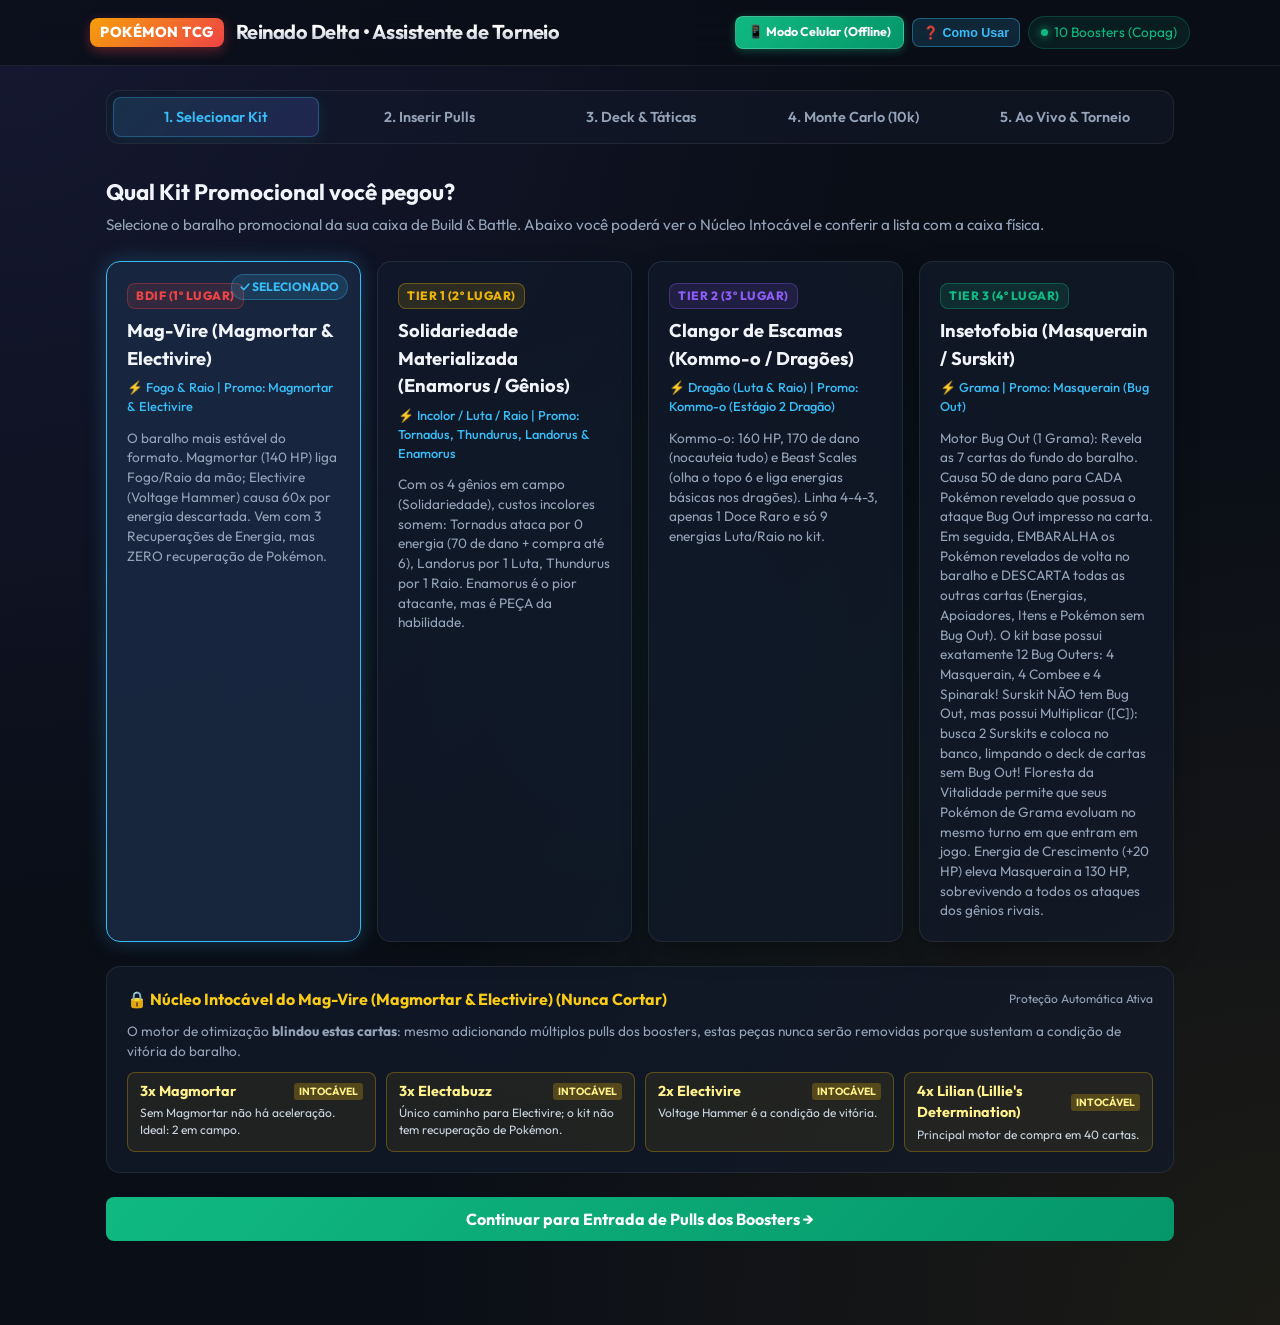
==== commit e23436a6: "v2.1" ====
--- a/assistente_offline.html
+++ b/assistente_offline.html
@@ -1447,6 +1447,462 @@
     padding: 10px 14px;
   }
 }
+
+/* =====================================================================
+   ETAPA 4: SIMULADOR MONTE CARLO (ESTILOS MODERNOS & RESPONSIVOS)
+   ===================================================================== */
+.mc-hero-box {
+  background: linear-gradient(135deg, rgba(14, 165, 233, 0.12), rgba(99, 102, 241, 0.1));
+  border: 1px solid rgba(56, 189, 248, 0.3);
+  border-radius: var(--radius-md);
+  padding: 1.25rem 1.5rem;
+  display: flex;
+  justify-content: space-between;
+  align-items: center;
+  gap: 16px;
+  margin-bottom: 1.5rem;
+  flex-wrap: wrap;
+}
+
+.mc-hero-content {
+  flex: 1;
+  min-width: 250px;
+}
+
+.btn-run-mc {
+  background: linear-gradient(135deg, #0284c7, #6366f1) !important;
+  box-shadow: 0 4px 14px rgba(2, 132, 199, 0.4);
+  font-weight: 700;
+  padding: 12px 20px;
+  white-space: nowrap;
+}
+
+.mc-loading-state {
+  display: flex;
+  flex-direction: column;
+  align-items: center;
+  justify-content: center;
+  padding: 2.5rem;
+  gap: 12px;
+  color: #38bdf8;
+  font-weight: 600;
+}
+
+.mc-spinner {
+  width: 36px;
+  height: 36px;
+  border: 3px solid rgba(56, 189, 248, 0.2);
+  border-top-color: #38bdf8;
+  border-radius: 50%;
+  animation: mcSpin 0.7s linear infinite;
+}
+
+@keyframes mcSpin {
+  to { transform: rotate(360deg); }
+}
+
+.mc-stats-grid {
+  display: grid;
+  grid-template-columns: repeat(auto-fit, minmax(210px, 1fr));
+  gap: 14px;
+  margin-bottom: 1rem;
+}
+
+.mc-stat-card {
+  background: var(--bg-card);
+  border: 1px solid var(--border-subtle);
+  border-radius: var(--radius-md);
+  padding: 14px 16px;
+  display: flex;
+  flex-direction: column;
+  gap: 6px;
+  box-shadow: 0 2px 8px rgba(0, 0, 0, 0.2);
+  position: relative;
+  overflow: hidden;
+}
+
+.mc-stat-card::before {
+  content: "";
+  position: absolute;
+  top: 0;
+  left: 0;
+  width: 4px;
+  height: 100%;
+  background: #38bdf8;
+}
+
+.mc-stat-label {
+  font-size: 0.8rem;
+  color: var(--text-muted);
+  text-transform: uppercase;
+  font-weight: 700;
+  letter-spacing: 0.5px;
+}
+
+.mc-stat-value {
+  font-size: 1.8rem;
+  font-weight: 800;
+  color: #f8fafc;
+  font-family: 'JetBrains Mono', monospace;
+  line-height: 1.1;
+}
+
+.mc-stat-desc {
+  font-size: 0.76rem;
+  color: #94a3b8;
+  line-height: 1.35;
+}
+
+.mc-averages-bar {
+  display: grid;
+  grid-template-columns: repeat(auto-fit, minmax(130px, 1fr));
+  gap: 10px;
+  margin-top: 10px;
+}
+
+.mc-avg-item {
+  background: rgba(15, 23, 42, 0.6);
+  border: 1px solid rgba(255, 255, 255, 0.06);
+  border-radius: var(--radius-sm);
+  padding: 10px 12px;
+  text-align: center;
+}
+
+.mc-avg-label {
+  display: block;
+  font-size: 0.72rem;
+  color: var(--text-muted);
+  text-transform: uppercase;
+}
+
+.mc-avg-val {
+  display: block;
+  font-size: 1.25rem;
+  font-weight: 700;
+  color: #38bdf8;
+  font-family: 'JetBrains Mono', monospace;
+  margin-top: 2px;
+}
+
+.mc-prize-table {
+  width: 100%;
+  border-collapse: collapse;
+  font-size: 0.85rem;
+}
+
+.mc-prize-table th {
+  background: rgba(15, 23, 42, 0.9);
+  color: #94a3b8;
+  padding: 10px 12px;
+  text-align: left;
+  border-bottom: 2px solid var(--border-subtle);
+  font-size: 0.76rem;
+  text-transform: uppercase;
+  letter-spacing: 0.5px;
+}
+
+.mc-prize-table td {
+  padding: 10px 12px;
+  border-bottom: 1px solid rgba(255, 255, 255, 0.05);
+  color: #e2e8f0;
+}
+
+.mc-prize-table tr:hover {
+  background: rgba(56, 189, 248, 0.04);
+}
+
+.risk-badge {
+  display: inline-block;
+  padding: 3px 8px;
+  border-radius: 9999px;
+  font-size: 0.7rem;
+  font-weight: 700;
+  text-transform: uppercase;
+}
+
+.risk-safe {
+  background: rgba(16, 185, 129, 0.15);
+  color: #34d399;
+  border: 1px solid rgba(16, 185, 129, 0.4);
+}
+
+.risk-warning {
+  background: rgba(245, 158, 11, 0.15);
+  color: #fbbf24;
+  border: 1px solid rgba(245, 158, 11, 0.4);
+}
+
+.risk-danger {
+  background: rgba(239, 68, 68, 0.15);
+  color: #f87171;
+  border: 1px solid rgba(239, 68, 68, 0.4);
+}
+
+/* =====================================================================
+   ETAPA 5: AO VIVO & CADERNO DE BORDO DO TORNEIO (ESTILOS)
+   ===================================================================== */
+.btn-reset-small {
+  background: transparent;
+  border: 1px solid rgba(255, 255, 255, 0.15);
+  color: #94a3b8;
+  border-radius: var(--radius-sm);
+  padding: 4px 10px;
+  font-size: 0.75rem;
+  cursor: pointer;
+  transition: var(--transition);
+}
+
+.btn-reset-small:hover {
+  color: #fff;
+  border-color: #38bdf8;
+  background: rgba(56, 189, 248, 0.1);
+}
+
+.live-prizes-counter-box {
+  background: rgba(15, 23, 42, 0.7);
+  border: 1px solid var(--border-subtle);
+  border-radius: var(--radius-md);
+  padding: 12px 16px;
+  margin-bottom: 14px;
+  display: flex;
+  align-items: center;
+  justify-content: space-between;
+  flex-wrap: wrap;
+  gap: 12px;
+}
+
+.live-counter-title {
+  font-size: 0.88rem;
+  color: #cbd5e1;
+  font-weight: 600;
+}
+
+.prizes-buttons-row {
+  display: flex;
+  gap: 8px;
+}
+
+.btn-prize-pill {
+  width: 42px;
+  height: 42px;
+  border-radius: 50%;
+  border: 1px solid var(--border-subtle);
+  background: var(--bg-card);
+  color: #cbd5e1;
+  font-weight: 700;
+  font-size: 1rem;
+  cursor: pointer;
+  transition: var(--transition);
+}
+
+.btn-prize-pill#prize-pill-0 {
+  width: auto;
+  border-radius: 9999px;
+  padding: 0 14px;
+}
+
+.btn-prize-pill:hover {
+  border-color: #38bdf8;
+  color: #fff;
+}
+
+.btn-prize-pill.active {
+  background: linear-gradient(135deg, #0284c7, #2563eb);
+  border-color: #38bdf8;
+  color: #fff;
+  box-shadow: 0 0 10px rgba(56, 189, 248, 0.4);
+}
+
+.live-checker-grid {
+  display: grid;
+  grid-template-columns: repeat(auto-fill, minmax(180px, 1fr));
+  gap: 8px;
+  max-height: 320px;
+  overflow-y: auto;
+  padding-right: 4px;
+}
+
+.live-card-toggle {
+  background: rgba(15, 23, 42, 0.8);
+  border: 1px solid var(--border-subtle);
+  border-radius: var(--radius-sm);
+  padding: 8px 10px;
+  display: flex;
+  align-items: center;
+  justify-content: space-between;
+  gap: 8px;
+  font-size: 0.82rem;
+  cursor: pointer;
+  transition: var(--transition);
+  user-select: none;
+}
+
+.live-card-toggle:hover {
+  border-color: rgba(56, 189, 248, 0.5);
+}
+
+.live-card-toggle.is-prized {
+  background: rgba(239, 68, 68, 0.12);
+  border-color: rgba(239, 68, 68, 0.6);
+  box-shadow: 0 0 8px rgba(239, 68, 68, 0.2);
+}
+
+.live-card-name {
+  color: #f1f5f9;
+  font-weight: 500;
+  white-space: nowrap;
+  overflow: hidden;
+  text-overflow: ellipsis;
+  flex: 1;
+}
+
+.live-card-badge {
+  font-size: 0.72rem;
+  padding: 2px 6px;
+  border-radius: 4px;
+  background: rgba(255, 255, 255, 0.08);
+  color: #94a3b8;
+  font-family: 'JetBrains Mono', monospace;
+}
+
+.live-card-toggle.is-prized .live-card-badge {
+  background: #ef4444;
+  color: #fff;
+}
+
+/* Match Form */
+.match-form {
+  margin-top: 10px;
+}
+
+.form-row-grid {
+  display: grid;
+  grid-template-columns: repeat(auto-fit, minmax(140px, 1fr));
+  gap: 12px;
+}
+
+.form-group {
+  display: flex;
+  flex-direction: column;
+  gap: 6px;
+}
+
+.form-group label {
+  font-size: 0.78rem;
+  color: #94a3b8;
+  font-weight: 600;
+}
+
+.form-group input,
+.form-group select,
+.form-group textarea {
+  background: rgba(10, 14, 23, 0.8);
+  border: 1px solid var(--border-subtle);
+  border-radius: var(--radius-sm);
+  color: #f1f5f9;
+  padding: 10px 12px;
+  font-family: inherit;
+  font-size: 0.88rem;
+  transition: var(--transition);
+}
+
+.form-group input:focus,
+.form-group select:focus,
+.form-group textarea:focus {
+  outline: none;
+  border-color: #38bdf8;
+  box-shadow: 0 0 8px rgba(56, 189, 248, 0.25);
+}
+
+/* Tournament Dashboard & Records */
+.tournament-summary-grid {
+  display: grid;
+  grid-template-columns: repeat(auto-fit, minmax(140px, 1fr));
+  gap: 10px;
+  margin-bottom: 16px;
+}
+
+.summary-metric-card {
+  background: rgba(15, 23, 42, 0.6);
+  border: 1px solid var(--border-subtle);
+  border-radius: var(--radius-sm);
+  padding: 12px;
+  text-align: center;
+}
+
+.summary-metric-title {
+  font-size: 0.72rem;
+  color: var(--text-muted);
+  text-transform: uppercase;
+}
+
+.summary-metric-value {
+  font-size: 1.5rem;
+  font-weight: 800;
+  color: #38bdf8;
+  font-family: 'JetBrains Mono', monospace;
+  margin-top: 2px;
+}
+
+.match-record-card {
+  background: rgba(15, 23, 42, 0.75);
+  border: 1px solid var(--border-subtle);
+  border-left: 4px solid #38bdf8;
+  border-radius: var(--radius-sm);
+  padding: 12px 14px;
+  margin-bottom: 10px;
+  display: flex;
+  flex-direction: column;
+  gap: 6px;
+}
+
+.match-record-card.win {
+  border-left-color: #10b981;
+}
+
+.match-record-card.loss {
+  border-left-color: #ef4444;
+}
+
+.match-record-card.tie {
+  border-left-color: #f59e0b;
+}
+
+.match-record-header {
+  display: flex;
+  justify-content: space-between;
+  align-items: center;
+  flex-wrap: wrap;
+  gap: 8px;
+}
+
+.match-record-title {
+  font-weight: 700;
+  font-size: 0.95rem;
+  color: #f1f5f9;
+}
+
+.match-record-meta {
+  font-size: 0.78rem;
+  color: #94a3b8;
+  display: flex;
+  gap: 12px;
+  flex-wrap: wrap;
+}
+
+.btn-delete-match {
+  background: transparent;
+  border: none;
+  color: #64748b;
+  cursor: pointer;
+  font-size: 0.85rem;
+  padding: 2px 6px;
+}
+
+.btn-delete-match:hover {
+  color: #ef4444;
+}
+
 
 
 
@@ -1504,13 +1960,19 @@
     <!-- Stepper Navigation -->
     <nav class="stepper" id="stepperNav">
       <button class="step-tab active" data-step="view-kit" id="tab-kit">
-        <span>1. Selecionar Kit & Núcleo</span>
+        <span>1. Selecionar Kit</span>
       </button>
       <button class="step-tab" data-step="view-pulls" id="tab-pulls">
         <span>2. Inserir Pulls</span>
       </button>
       <button class="step-tab" data-step="view-results" id="tab-results">
-        <span>3. Deck Otimizado & Saúde Anti-Brick</span>
+        <span>3. Deck & Táticas</span>
+      </button>
+      <button class="step-tab" data-step="view-montecarlo" id="tab-montecarlo">
+        <span>4. Monte Carlo (10k)</span>
+      </button>
+      <button class="step-tab" data-step="view-tournament" id="tab-tournament">
+        <span>5. Ao Vivo & Torneio</span>
       </button>
     </nav>
 
@@ -1644,8 +2106,272 @@
 
       </div>
 
-      <button class="btn-action-primary" style="background:linear-gradient(135deg, #0284c7, #2563eb); margin-top:20px;" onclick="switchStep('view-pulls')">
-        ← Voltar e Ajustar Cartas Abertas
+      <div style="display:flex; gap:12px; margin-top:20px; flex-wrap:wrap;">
+        <button class="btn-action-primary" style="background:#334155; flex:1;" onclick="switchStep('view-pulls')">
+          ← Voltar e Ajustar Pulls
+        </button>
+        <button class="btn-action-primary" style="flex:2;" onclick="switchStep('view-montecarlo')">
+          🎲 Avançar para o Simulador Monte Carlo (10.000 Mãos) →
+        </button>
+      </div>
+    </section>
+
+    <!-- ETAPA 4: SIMULADOR MONTE CARLO -->
+    <section class="section-view" id="view-montecarlo">
+      <div class="section-header">
+        <h2 class="section-title">🎲 Simulador Estocástico Monte Carlo</h2>
+        <p class="section-desc">Submete o seu baralho de 40 cartas a 10.000 compras simuladas em memória, aplicando as regras oficiais de compra, mulligan e separação de 4 prêmios para prever a consistência real na mesa.</p>
+      </div>
+
+      <div class="mc-hero-box">
+        <div class="mc-hero-content">
+          <h3 style="margin:0 0 6px 0; color:#38bdf8; font-size:1.1rem;">Simulação de 10.000 Mãos em Tempo Real</h3>
+          <p style="margin:0; font-size:0.85rem; color:#cbd5e1;">O algoritmo computa a probabilidade empírica de abrir com o seu atacante principal, ter energias ou apoiadores na largada e o risco exato de trancar cartas-chave nos 4 prêmios.</p>
+        </div>
+        <button class="btn-action-primary btn-run-mc" id="btnRunMonteCarlo" onclick="runMonteCarloSimulation()">
+          ⚡ Executar Simulação Monte Carlo (10.000)
+        </button>
+      </div>
+
+      <div id="mcLoading" class="mc-loading-state" style="display:none;">
+        <div class="mc-spinner"></div>
+        <span>Embaralhando e simulando 10.000 partidas virtuais...</span>
+      </div>
+
+      <!-- Container de Resultados do Monte Carlo -->
+      <div id="mcResultsContainer" style="display:none; margin-top:20px;">
+        <div class="mc-stats-grid">
+          <div class="mc-stat-card">
+            <span class="mc-stat-label">🎯 Lead Starter no T1</span>
+            <span class="mc-stat-value" id="mcLeadRate">0%</span>
+            <span class="mc-stat-desc" id="mcLeadDesc">Probabilidade de abrir com o Pokémon de início ideal</span>
+          </div>
+
+          <div class="mc-stat-card">
+            <span class="mc-stat-label">⚡ Ataque Ofensivo T1</span>
+            <span class="mc-stat-value" id="mcT1OffensiveRate">0%</span>
+            <span class="mc-stat-desc">Mão com Lead Starter + Energia Básica simultaneamente</span>
+          </div>
+
+          <div class="mc-stat-card">
+            <span class="mc-stat-label">🔄 Risco de Mulligan</span>
+            <span class="mc-stat-value" id="mcMulliganRate">0%</span>
+            <span class="mc-stat-desc">Chance de comprar mão inicial com ZERO Pokémon básicos</span>
+          </div>
+
+          <div class="mc-stat-card">
+            <span class="mc-stat-label">📖 Apoiador / Busca no T1</span>
+            <span class="mc-stat-value" id="mcSupporterRate">0%</span>
+            <span class="mc-stat-desc">Chance de ter Brock, Lílian ou Poké Pad na mão inicial</span>
+          </div>
+        </div>
+
+        <!-- Médias da Mão Inicial -->
+        <div class="box-panel" style="margin-top:16px;">
+          <h3 class="panel-heading">📊 Composição Média da Mão Inicial (7 Cartas)</h3>
+          <div class="mc-averages-bar">
+            <div class="mc-avg-item">
+              <span class="mc-avg-label">Básicos</span>
+              <span class="mc-avg-val" id="mcAvgBasics">0.0</span>
+            </div>
+            <div class="mc-avg-item">
+              <span class="mc-avg-label">Energias</span>
+              <span class="mc-avg-val" id="mcAvgEnergies">0.0</span>
+            </div>
+            <div class="mc-avg-item">
+              <span class="mc-avg-label">Apoiadores / Outs</span>
+              <span class="mc-avg-val" id="mcAvgSupporters">0.0</span>
+            </div>
+            <div class="mc-avg-item">
+              <span class="mc-avg-label">Tempo Computacional</span>
+              <span class="mc-avg-val" id="mcElapsed">0 ms</span>
+            </div>
+          </div>
+        </div>
+
+        <!-- Matriz de Risco de Prize Bricking -->
+        <div class="box-panel" style="margin-top:16px;">
+          <h3 class="panel-heading">⚠️ Matriz de Risco de Prêmios (Prize Bricking Risk)</h3>
+          <p style="font-size:0.85rem; color:var(--text-muted); margin-bottom:12px;">
+            No pré-lançamento, 4 cartas vão para os prêmios (10% do baralho). Esta tabela indica o risco estatístico de cada peça ficar trancada fora do seu alcance durante a partida:
+          </p>
+          <div class="table-responsive">
+            <table class="mc-prize-table">
+              <thead>
+                <tr>
+                  <th>Carta</th>
+                  <th>Cópias</th>
+                  <th>1+ nos Prêmios</th>
+                  <th>Brick Total (Todas nos Prêmios)</th>
+                  <th>Risco</th>
+                </tr>
+              </thead>
+              <tbody id="mcPrizeTableBody">
+                <!-- Inserido dinamicamente -->
+              </tbody>
+            </table>
+          </div>
+        </div>
+
+        <div style="display:flex; gap:12px; margin-top:20px; flex-wrap:wrap;">
+          <button class="btn-action-primary" style="background:#334155; flex:1;" onclick="switchStep('view-results')">
+            ← Voltar ao Baralho & Matchups
+          </button>
+          <button class="btn-action-primary" style="flex:2;" onclick="switchStep('view-tournament')">
+            ⚔️ Ir para Rastreador ao Vivo & Caderno de Bordo →
+          </button>
+        </div>
+      </div>
+    </section>
+
+    <!-- ETAPA 5: AO VIVO & CADERNO DE BORDO DO TORNEIO -->
+    <section class="section-view" id="view-tournament">
+      <div class="section-header">
+        <h2 class="section-title">⚔️ Assistente de Partida ao Vivo & Estudo de Caso</h2>
+        <p class="section-desc">Mapeie os 4 prêmios na 1ª busca de baralho, conte prêmios restantes durante o jogo e registre cada rodada para compilar seu relatório técnico de torneio.</p>
+      </div>
+
+      <!-- Rastreador de Prêmios ao Vivo -->
+      <div class="box-panel" id="panelLiveChecker">
+        <div class="panel-heading">
+          <span>🎯 Rastreador de Prêmios ao Vivo (Deck & Prize Checker)</span>
+          <button class="btn-reset-small" onclick="resetLiveGame()">🔄 Novo Jogo</button>
+        </div>
+        <p style="font-size:0.85rem; color:var(--text-muted); margin-bottom:12px;">
+          Na 1ª busca do baralho (Brock, Lanterna, Multiplicar ou Ultra Ball), conte suas cartas e marque as 4 cartas ausentes. O assistente avisará na hora se alguma peça essencial foi trancada!
+        </p>
+
+        <!-- Contador Visual de Prêmios Restantes da Partida -->
+        <div class="live-prizes-counter-box">
+          <span class="live-counter-title">Prêmios Restantes para Vencer:</span>
+          <div class="prizes-buttons-row">
+            <button class="btn-prize-pill active" id="prize-pill-4" onclick="setRemainingPrizes(4)">4</button>
+            <button class="btn-prize-pill" id="prize-pill-3" onclick="setRemainingPrizes(3)">3</button>
+            <button class="btn-prize-pill" id="prize-pill-2" onclick="setRemainingPrizes(2)">2</button>
+            <button class="btn-prize-pill" id="prize-pill-1" onclick="setRemainingPrizes(1)">1</button>
+            <button class="btn-prize-pill" id="prize-pill-0" onclick="setRemainingPrizes(0)">🏆 0 (Vitória!)</button>
+          </div>
+        </div>
+
+        <!-- Alertas de Prêmios Identificados -->
+        <div id="livePrizeAlertsContainer" style="margin-top:12px;"></div>
+
+        <!-- Seletor Rápido de Cartas nos Prêmios -->
+        <div style="margin-top:14px;">
+          <div style="display:flex; justify-content:space-between; align-items:center; margin-bottom:8px; flex-wrap:wrap; gap:8px;">
+            <strong style="font-size:0.88rem; color:#f1f5f9;">Cartas do seu Baralho (Toque para alternar nos Prêmios):</strong>
+            <span id="prizesCountBadge" class="deck-count-badge">0 / 4 Prêmios Marcados</span>
+          </div>
+          <div id="liveDeckCheckerGrid" class="live-checker-grid">
+            <!-- Renderizado dinamicamente com botões de toggle -->
+          </div>
+        </div>
+      </div>
+
+      <!-- Formulário de Registro de Rodada -->
+      <div class="box-panel" style="margin-top:20px;">
+        <h3 class="panel-heading">📝 Registrar Rodada do Torneio</h3>
+        <form id="matchForm" onsubmit="handleSaveMatch(event)" class="match-form">
+          <div class="form-row-grid">
+            <div class="form-group">
+              <label>Rodada:</label>
+              <input type="number" id="formRound" min="1" max="10" value="1" required>
+            </div>
+            <div class="form-group">
+              <label>Nome do Oponente:</label>
+              <input type="text" id="formOpponent" placeholder="Ex: Rodrigo" required>
+            </div>
+            <div class="form-group">
+              <label>Kit Rival Enfrentado:</label>
+              <select id="formOpponentKit" required>
+                <option value="magmortar">⚡ Mag-Vire</option>
+                <option value="enamorus">🌪️ Solidariedade (Gênios)</option>
+                <option value="kommo">🐉 Kommo-o (Dragões)</option>
+                <option value="masquerain">🐛 Masquerain (Insetofobia)</option>
+                <option value="outro">🎲 Outro / Híbrido</option>
+              </select>
+            </div>
+            <div class="form-group">
+              <label>Ordem de Turno:</label>
+              <select id="formTurnOrder" required>
+                <option value="1st">1º a Jogar (T1)</option>
+                <option value="2nd">2º a Jogar (T2)</option>
+              </select>
+            </div>
+          </div>
+
+          <div class="form-row-grid" style="margin-top:10px;">
+            <div class="form-group">
+              <label>Resultado:</label>
+              <select id="formResult" required>
+                <option value="win">✅ Vitória</option>
+                <option value="loss">❌ Derrota</option>
+                <option value="tie">🤝 Empate</option>
+              </select>
+            </div>
+            <div class="form-group">
+              <label>Seus Prêmios Pegos (0 a 4):</label>
+              <input type="number" id="formPrizesTaken" min="0" max="4" value="4" required>
+            </div>
+            <div class="form-group">
+              <label>Prêmios do Rival (0 a 4):</label>
+              <input type="number" id="formPrizesConceded" min="0" max="4" value="0" required>
+            </div>
+            <div class="form-group">
+              <label>Duração (minutos):</label>
+              <input type="number" id="formDuration" min="1" max="60" placeholder="20">
+            </div>
+          </div>
+
+          <div class="form-row-grid" style="margin-top:10px;">
+            <div class="form-group" style="grid-column: span 2;">
+              <label>Carta MVP da Partida:</label>
+              <input type="text" id="formMvp" placeholder="Ex: Cacturne DLR 005 ou Lanterna de Aventura">
+            </div>
+            <div class="form-group" style="grid-column: span 2;">
+              <label>Erro Crítico / Principal Aprendizado:</label>
+              <input type="text" id="formCriticalError" placeholder="Ex: Baixei Combee no banco sem precisar; esqueci da fraqueza a Fogo">
+            </div>
+          </div>
+
+          <div class="form-group" style="margin-top:10px;">
+            <label>Observações Táticas da Partida:</label>
+            <textarea id="formNotes" rows="2" placeholder="Ex: Oponente não achou Landorus a tempo. Matei Tornadus no T2 e fechei o jogo no T4."></textarea>
+          </div>
+
+          <button type="submit" class="btn-action-primary" style="margin-top:14px; width:100%;">
+            💾 Salvar Partida no Caderno de Bordo
+          </button>
+        </form>
+      </div>
+
+      <!-- Dashboard do Torneio & Exportador do Caso de Estudo -->
+      <div class="box-panel" style="margin-top:20px;">
+        <div class="panel-heading">
+          <span>📊 Dashboard de Desempenho & Estudo de Caso</span>
+          <div style="display:flex; gap:8px; flex-wrap:wrap;">
+            <button class="btn-clipboard" onclick="copyCaseStudyMarkdown()">📋 Copiar Relatório MD</button>
+            <button class="btn-action-primary" style="padding:6px 14px; font-size:0.8rem;" onclick="downloadCaseStudyMarkdown()">📑 Baixar Relatório (.md)</button>
+          </div>
+        </div>
+
+        <div id="tournamentStatsDashboard" style="margin-bottom:16px;"></div>
+
+        <!-- Lista de Partidas Registradas -->
+        <h4 style="color:#f1f5f9; font-size:0.95rem; margin-bottom:10px;">Partidas Registradas no Evento:</h4>
+        <div id="matchesListContainer">
+          <!-- Renderizado dinamicamente -->
+        </div>
+
+        <div style="margin-top:20px; text-align:right;">
+          <button class="btn-reset-small" style="color:#f87171; border-color:#ef444455;" onclick="clearTournamentData()">
+            🗑️ Limpar Todos os Registros do Torneio
+          </button>
+        </div>
+      </div>
+
+      <button class="btn-action-primary" style="background:#334155; margin-top:20px;" onclick="switchStep('view-results')">
+        ← Voltar ao Baralho & Táticas
       </button>
     </section>
 
@@ -1676,7 +2402,7 @@
     type: "Fogo & Raio",
     overview: "O baralho mais estável do formato. Magmortar (140 HP) liga Fogo/Raio da mão; Electivire (Voltage Hammer) causa 60x por energia descartada. Vem com 3 Recuperações de Energia, mas ZERO recuperação de Pokémon.",
     idealTurnOrder: "Ir Primeiro (evoluir no Turno 2 e começar a acelerar antes do oponente)",
-    goldenPullsSummary: "Com 60 cartas abertas (10 boosters de 6 cartas), sua prioridade absoluta é fechar o 4º Electabuzz e 3º Electivire (TrustYourPilot). Busque também Repelente (para forçar Landorus/Jangmo-o do banco rival), Arcanine+Growlithe, Raikou ex, Delibird e Confiança da Zínia.",
+    goldenPullsSummary: "Com 60 cartas abertas (10 boosters de 6 cartas), sua prioridade absoluta é fechar o 4º Electabuzz e 3º Electivire (TrustYourPilot). Busque também Repelente (para forçar Landorus/Jangmo-o do banco rival), Arcanine+Growlithe, Raikou ex, Delibird e Confiança da Zínia. 💎 Dica de Mercado (TCGplayer): Seu kit já vem com 3x Lanterna de Aventura (DLR 090/103), a incomum mais cobiçada e valorizada de Delta Reign para o formato Standard! Guarde com cuidado.",
     trapsSummary: "Tubo de Lava Lendário desliga seu próprio Magmortar (fica no fichário). Mega Rayquaza ex: no máximo 1 cópia, cede 3 prêmios e é fraco a Raio.",
     primaryEnergy: "Energia de Raio Básica",
     ratio: { pokemon: [12, 16], trainer: [12, 16], energy: [11, 13], basicsMin: 7 },
@@ -2122,7 +2848,7 @@
     type: "Grama",
     overview: "Motor Bug Out (1 Grama): Revela as 7 cartas do fundo do baralho. Causa 50 de dano para CADA Pokémon revelado que possua o ataque Bug Out impresso na carta. Em seguida, EMBARALHA os Pokémon revelados de volta no baralho e DESCARTA todas as outras cartas (Energias, Apoiadores, Itens e Pokémon sem Bug Out). O kit base possui exatamente 12 Bug Outers: 4 Masquerain, 4 Combee e 4 Spinarak! Surskit NÃO tem Bug Out, mas possui Multiplicar ([C]): busca 2 Surskits e coloca no banco, limpando o deck de cartas sem Bug Out! Floresta da Vitalidade permite que seus Pokémon de Grama evoluam no mesmo turno em que entram em jogo. Energia de Crescimento (+20 HP) eleva Masquerain a 130 HP, sobrevivendo a todos os ataques dos gênios rivais.",
     idealTurnOrder: "Ir Segundo se abrir com Surskit + Energia (Multiplicar no T1 busca 2 Surskit); Ir Primeiro se já tiver a linha Masquerain na mão inicial",
-    goldenPullsSummary: "🔥 OURO ABSOLUTO (Tier S+): Mais cópias de Masquerain, Combee ou Spinarak dos boosters! Sem limite de 4 cópias no pré-lançamento, cada cópia extra aumenta a densidade de Bug Outers e garante nocautes de 150-200 dano todo turno. ⭐ Tier S: Linha Cacturne (005/076) + Cacnea (004/076) — Punishing Needles custa apenas 1 [G] e causa 210 de dano contra decks de 4 habilidades (Enamorus), evoluindo no mesmo turno via Floresta da Vitalidade! ⭐ Tier A: Repelente e 2ª Recuperação de Energia (essencial para resgatar energias descartadas pelo Bug Out). 🚫 ARMADILHAS DO FICHÁRIO: Vespiquen (custa [C][C][C] 3 energias e NÃO tem Bug Out), Heracross (3 energias, sem Bug Out) e Ariados (Agulha Secreta custa [C][C][C] 3 energias, veneno exige Noturna, e Fraqueza a Luta x2 morre para Landorus).",
+    goldenPullsSummary: "🔥 OURO ABSOLUTO (Tier S+): Mais cópias de Masquerain, Combee ou Spinarak dos boosters! Sem limite de 4 cópias no pré-lançamento, cada cópia extra aumenta a densidade de Bug Outers e garante nocautes de 150-200 dano todo turno. ⭐ Tier S: Linha Cacturne (DLR 005/103) + Cacnea (DLR 004/103) — Punishing Needles custa apenas 1 [G] e causa 210 de dano contra decks de 4 habilidades (Enamorus), evoluindo no mesmo turno via Floresta da Vitalidade! ⭐ Tier A: Repelente e 2ª Recuperação de Energia (essencial para resgatar energias descartadas pelo Bug Out). 🚫 ARMADILHAS DO FICHÁRIO: Vespiquen (custa [C][C][C] 3 energias e NÃO tem Bug Out), Heracross (3 energias, sem Bug Out) e Ariados (Agulha Secreta custa [C][C][C] 3 energias, veneno exige Noturna, e Fraqueza a Luta x2 morre para Landorus).",
     trapsSummary: "NUNCA corte Combee ou Spinarak: eles são os Bug Outers que garantem seus 150 de dano! Cortá-los destrói a probabilidade matemática do baralho. NUNCA coloque Vespiquen ou atacantes pesados de 3 energias que não tenham Bug Out: eles não batem no Bug Out, vão para o lixo e você não tem aceleração de energia.",
     primaryEnergy: "Energia de Grama Básica",
     ratio: { pokemon: [16, 24], trainer: [9, 14], energy: [8, 10], basicsMin: 12 },
@@ -2219,7 +2945,7 @@
         advantage: "45/55 Parelho a Levemente Desfavorável (80/20 se abrir Cacturne!)",
         statusClass: "adv-even",
         target: "Tornadus ou Landorus",
-        plan: "A MATEMÁTICA REAL A SEU FAVOR: Tornadus bate 70 por 0 energias. Masquerain tem 110 HP (ou 130 HP com Energia de Crescimento) — SOBREVIVE ao primeiro ataque do Tornadus! No contra-ataque, Bug Out com 3 insetos causa 150 de dano, NOCAUTEANDO Tornadus (110 HP), Thundurus (120 HP), Enamorus (120 HP) ou Landorus (130 HP) em 1 único golpe! Se você abriu Cacturne (005/076) + Cacnea nos boosters: evolua no mesmo turno com a Floresta da Vitalidade e use Punishing Needles por APENAS 1 GRAMA ([G]) — causa 210 de dano letal contra os 4 gênios em campo! Ariados é armadilha: Agulha Secreta custa 3 energias e Landorus mata Ariados por fraqueza a Luta x2.",
+        plan: "A MATEMÁTICA REAL A SEU FAVOR: Tornadus bate 70 por 0 energias. Masquerain tem 110 HP (ou 130 HP com Energia de Crescimento) — SOBREVIVE ao primeiro ataque do Tornadus! No contra-ataque, Bug Out com 3 insetos causa 150 de dano, NOCAUTEANDO Tornadus (110 HP), Thundurus (120 HP), Enamorus (120 HP) ou Landorus (130 HP) em 1 único golpe! Se você abriu Cacturne (DLR 005/103) + Cacnea nos boosters: evolua no mesmo turno com a Floresta da Vitalidade e use Punishing Needles por APENAS 1 GRAMA ([G]) — causa 210 de dano letal contra os 4 gênios em campo! Ariados é armadilha: Agulha Secreta custa 3 energias e Landorus mata Ariados por fraqueza a Luta x2.",
         caution: "Cuidado com Gládio rival jogado como última carta (Landorus bate 190). Não deixe Landorus com Gládio preparado.",
         execution: {
           howToTarget: "O rival vai manter Tornadus no ativo batendo 70 de graça. Suba Masquerain com Energia de Crescimento (130 HP). O golpe de 70 do Tornadus deixa você com 60 HP. No seu turno, declare Bug Out com 3 insetos: 150 de dano elimina o Tornadus rival em 1 hit! Se o rival promover Landorus, declare Bug Out novamente para outro nocaute de 150.",
@@ -2322,9 +3048,9 @@
   // --- CATEGORIA 2: SUPORTES UNIVERSAIS E TREINADORES DE IMPACTO ---
   {
     id: "zinia",
-    name: "Confiança da Zínia (Zinnia's Trust)",
+    name: "Confiança da Zínia (Zinnia's Trust - DLR 103/103)",
     tier: "S", type: "trainer", category: "Apoiador de Troca", badge: "MVP Suporte",
-    description: "Troca o ativo pelo banco e move energia. O formato não possui Troca nem Corda de Fuga comuns.",
+    description: "Troca o ativo pelo banco e move energia. O formato não possui Troca nem Corda de Fuga comuns. [DLR 103/103]",
     adds: [{ name: "Confiança da Zínia (Zinnia's Trust)", type: "trainer", supporter: true, count: 1 }],
     kitSynergies: {
       magmortar: { score: 10, note: "🔥 Destrava o recuo pesado de Magmortar/Electivire e reseta condições especiais." },
@@ -2374,9 +3100,9 @@
   },
   {
     id: "delibird",
-    name: "Delibird",
+    name: "Delibird (DLR 079/103)",
     tier: "A", type: "pokemon", category: "Básico Universal", badge: "Busca de Energia",
-    description: "No ativo, 1x por turno: olha o topo 6, pega 1 energia básica, o resto vai para o fundo.",
+    description: "No ativo, 1x por turno: olha o topo 6, pega 1 energia básica, o resto vai para o fundo. [DLR 079/103]",
     adds: [{ name: "Delibird", type: "pokemon", basic: true, count: 1 }],
     kitSynergies: {
       magmortar: { score: 9, note: "⭐ Garante Fogo e Raio na mão todo turno para ativar o Buddy Boost." },
@@ -2385,12 +3111,11 @@
       masquerain: { score: 5, note: "⚠️ Neutro: coloca cartas no fundo do deck onde o Bug Out olha (pode diluir insetos)." }
     }
   },
-
   {
     id: "pincurchin",
-    name: "Pincurchin",
+    name: "Pincurchin (DLR 036/103)",
     tier: "A", type: "pokemon", category: "Atacante Neutro / Controle", badge: "2 Incolores (Energy Crush)",
-    description: "Básico de 80 HP. Energy Crush: [C][C] (2 Incolores) — causa 20 de dano para cada energia ligada a TODOS os Pokémon do seu oponente! Destrói decks que acumulam muita energia (Mag-Vire e Kommo-o) usando qualquer energia.",
+    description: "Básico de 80 HP. Energy Crush: [C][C] (2 Incolores) — causa 20 de dano para cada energia ligada a TODOS os Pokémon do seu oponente! Destrói decks que acumulam muita energia (Mag-Vire e Kommo-o) usando qualquer energia. [DLR 036/103]",
     adds: [{ name: "Pincurchin", type: "pokemon", basic: true, count: 1 }],
     kitSynergies: {
       magmortar: { score: 6, note: "Pode usar qualquer energia, mas Electivire já bate muito." },
@@ -2401,9 +3126,9 @@
   },
   {
     id: "cacturne",
-    name: "Cacturne + Cacnea",
+    name: "Cacturne + Cacnea (DLR 005/103 & 004/103)",
     tier: "S", type: "pokemon", category: "Punidor de Habilidades", badge: "1 Grama (Anti-Gênios)",
-    description: "Punishing Needles: APENAS 1 ENERGIA DE GRAMA ([G])! Causa 10 + 50 de dano para CADA Pokémon com habilidade em jogo do rival (com os 4 Gênios na mesa, causa 210 de dano por 1 energia!). Com a Floresta da Vitalidade do kit Masquerain, você pode baixar Cacnea e evoluir para Cacturne no MESMO TURNO! Conta 2 cartas.",
+    description: "Punishing Needles: APENAS 1 ENERGIA DE GRAMA ([G])! Causa 10 + 50 de dano para CADA Pokémon com habilidade em jogo do rival (com os 4 Gênios na mesa, causa 210 de dano por 1 energia!). Com a Floresta da Vitalidade do kit Masquerain, você pode baixar Cacnea e evoluir para Cacturne no MESMO TURNO! Conta 2 cartas. [DLR 005/103 & 004/103]",
     adds: [
       { name: "Cacnea", type: "pokemon", basic: true, count: 1 },
       { name: "Cacturne", type: "pokemon", count: 1 }
@@ -2417,9 +3142,9 @@
   },
   {
     id: "ariados",
-    name: "Ariados (Evolui sobre Spinarak)",
+    name: "Ariados (DLR 059/103)",
     tier: "C", type: "pokemon", category: "Armadilha / Fichário", badge: "Inviável [C][C][C]",
-    description: "Evolui sobre Spinarak. CUIDADO: Agulha Secreta (Covert Needle) é um ATAQUE que custa 3 Incolores ([C][C][C]), NÃO uma habilidade passiva! O veneno Tormenting Poison exige Energia Noturna ([D]). Sem aceleração de energia e com Fraqueza a Luta x2 (Landorus mata em 1 hit com 220 de dano), evoluir Spinarak tira um Bug Outer do deck e quebra o motor do Masquerain.",
+    description: "Evolui sobre Spinarak. CUIDADO: Agulha Secreta (Covert Needle) é um ATAQUE que custa 3 Incolores ([C][C][C]), NÃO uma habilidade passiva! O veneno Tormenting Poison exige Energia Noturna ([D]). Sem aceleração de energia e com Fraqueza a Luta x2 (Landorus mata em 1 hit com 220 de dano), evoluir Spinarak tira um Bug Outer do deck e quebra o motor do Masquerain. [DLR 059/103]",
     addsByKit: {
       masquerain: [{ name: "Ariados", type: "pokemon", count: 1 }],
       magmortar: [{ name: "Ariados", type: "pokemon", count: 1 }],
@@ -2435,9 +3160,9 @@
   },
   {
     id: "vespiquen",
-    name: "Vespiquen (Evolui sobre Combee)",
+    name: "Vespiquen (DLR 007/103)",
     tier: "C", type: "pokemon", category: "Armadilha / Fichário", badge: "Inviável [C][C][C]",
-    description: "Pierce: [G] (40 de dano). Clean Hit: [C][C][C] (3 Incolores!) — 80 + 80 se o rival for Evolução. ATENÇÃO: Vespiquen NÃO tem o ataque Bug Out! Custa 3 energias para bater e evoluir Combee remove um Bug Outer do seu deck. Se revelada pelo Bug Out, causa 0 de dano e é descartada.",
+    description: "Pierce: [G] (40 de dano). Clean Hit: [C][C][C] (3 Incolores!) — 80 + 80 se o rival for Evolução. ATENÇÃO: Vespiquen NÃO tem o ataque Bug Out! Custa 3 energias para bater e evoluir Combee remove um Bug Outer do seu deck. Se revelada pelo Bug Out, causa 0 de dano e é descartada. [DLR 007/103]",
     adds: [{ name: "Vespiquen", type: "pokemon", count: 1 }],
     kitSynergies: {
       magmortar: { score: 0, note: "🚫 Fora de cor. Fichário." },
@@ -2448,9 +3173,9 @@
   },
   {
     id: "heracross",
-    name: "Heracross",
+    name: "Heracross (DLR 001/103)",
     tier: "B", type: "pokemon", category: "Básico de Grama", badge: "1 Grama (Compra 2)",
-    description: "Spike Draw: [G] (1 Grama) causa 20 e compra 2 cartas. High Horsepower: [G][G][C] (3 energias) causa 130 de dano e 30 em si mesmo.",
+    description: "Spike Draw: [G] (1 Grama) causa 20 e compra 2 cartas. High Horsepower: [G][G][C] (3 energias) causa 130 de dano e 30 em si mesmo. [DLR 001/103]",
     adds: [{ name: "Heracross", type: "pokemon", basic: true, count: 1 }],
     kitSynergies: {
       magmortar: { score: 0, note: "🚫 Fora de cor." },
@@ -2461,9 +3186,9 @@
   },
   {
     id: "arcanine",
-    name: "Arcanine + Growlithe",
+    name: "Arcanine + Growlithe (DLR 019/103 & 018/103)",
     tier: "B", type: "pokemon", category: "Atacante Fogo Pesado", badge: "3 Energias ([F][C][C])",
-    description: "Vigorous Fangs: [F][C][C] (3 energias: 1 Fogo + 2 Incolores) causa 180 de dano se o rival tiver ≤4 prêmios. Heat Tackle: [F][F][C][C] (4 energias). Exige Magmortar para acelerar, caso contrário é lento.",
+    description: "Vigorous Fangs: [F][C][C] (3 energias: 1 Fogo + 2 Incolores) causa 180 de dano se o rival tiver ≤4 prêmios. Heat Tackle: [F][F][C][C] (4 energias). Exige Magmortar para acelerar, caso contrário é lento. [DLR 019/103 & 018/103]",
     adds: [
       { name: "Growlithe", type: "pokemon", basic: true, count: 1 },
       { name: "Arcanine", type: "pokemon", count: 1 }
@@ -2477,9 +3202,9 @@
   },
   {
     id: "aarune",
-    name: "Aarune (Buscador Tático)",
+    name: "Aarune (DLR 089/103)",
     tier: "A", type: "trainer", category: "Apoiador de Busca", badge: "Busca 3 Cartas",
-    description: "Busca no deck qualquer combinação de até 3 cartas entre Apoiadores e Estádios (ex: busca Lilian + Zínia + Estádio de uma vez).",
+    description: "Busca no deck qualquer combinação de até 3 cartas entre Apoiadores e Estádios (ex: busca Lilian + Zínia + Estádio de uma vez). [DLR 089/103]",
     adds: [{ name: "Aarune", type: "trainer", supporter: true, count: 1 }],
     kitSynergies: {
       magmortar: { score: 8, note: "⭐ Busca Lilian e Hilda simultaneamente, garantindo a mão do próximo turno." },
@@ -2490,9 +3215,9 @@
   },
   {
     id: "emcees_hype",
-    name: "Empolgação do Mestre (Emcee's Hype)",
+    name: "Empolgação do Mestre (Emcee's Hype - DLR 092/103)",
     tier: "A", type: "trainer", category: "Apoiador de Compra", badge: "Compra 2 a 4",
-    description: "Compra 2 cartas. Se o oponente tiver 3 ou menos prêmios restantes (o que acontece em quase todo o jogo de 4 prêmios), compra 4 cartas!",
+    description: "Compra 2 cartas. Se o oponente tiver 3 ou menos prêmios restantes (o que acontece em quase todo o jogo de 4 prêmios), compra 4 cartas! [DLR 092/103]",
     adds: [{ name: "Empolgação do Mestre (Emcee's Hype)", type: "trainer", supporter: true, count: 1 }],
     kitSynergies: {
       magmortar: { score: 7, note: "Boa compra direta sem embaralhar a mão." },
@@ -2503,9 +3228,9 @@
   },
   {
     id: "onigiri",
-    name: "Onigiri Delicioso (Delicious Onigiri)",
+    name: "Onigiri Delicioso (Tasty Rice Ball - DLR 101/103)",
     tier: "B", type: "trainer", category: "Cura", badge: "Cura 30-90 HP",
-    description: "Cura 30 de dano do seu Pokémon Ativo. Cura +30 para cada outro Onigiri Delicioso no descarte (cura até 60-90 HP).",
+    description: "Cura 30 de dano do seu Pokémon Ativo. Cura +30 para cada outro Onigiri Delicioso no descarte (cura até 60-90 HP). [DLR 101/103]",
     adds: [{ name: "Onigiri Delicioso (Delicious Onigiri)", type: "trainer", count: 1 }],
     kitSynergies: {
       magmortar: { score: 5, note: "Ajuda Magmortar/Electivire (140 HP) a sobreviverem a golpes de 70." },
@@ -2516,9 +3241,9 @@
   },
   {
     id: "custom_vest",
-    name: "Colete Customizado (Custom Vest)",
+    name: "Colete Customizado (Custom Vest - DLR 091/103)",
     tier: "B", type: "trainer", category: "Defesa contra Megas", badge: "-60 Dano de Mega",
-    description: "Ferramenta: Se ligada a um Pokémon que não seja Mega, ele recebe 60 a MENOS de dano de ataques de Mega Pokémon ex rivais.",
+    description: "Ferramenta: Se ligada a um Pokémon que não seja Mega, ele recebe 60 a MENOS de dano de ataques de Mega Pokémon ex rivais. [DLR 091/103]",
     adds: [{ name: "Colete Customizado (Custom Vest)", type: "trainer", count: 1 }],
     kitSynergies: {
       magmortar: { score: 6, note: "Defesa excelente se o adversário subir Mega Rayquaza." },
@@ -2529,9 +3254,9 @@
   },
   {
     id: "tate_liza",
-    name: "Treino de Tate & Liza (Tate & Liza's Training)",
+    name: "Treino de Tate & Liza (Tate & Liza's Training - DLR 102/103)",
     tier: "B", type: "trainer", category: "Apoiador Reutilizável", badge: "Retorna à Mão",
-    description: "Compra 2 cartas. Se um Estádio Lendário estiver em jogo (Tubo de Lava, Pico ou Fossa), esta carta volta para sua mão em vez de ir pro descarte!",
+    description: "Compra 2 cartas. Se um Estádio Lendário estiver em jogo (Tubo de Lava, Pico ou Fossa), esta carta volta para sua mão em vez de ir pro descarte! [DLR 102/103]",
     adds: [{ name: "Treino de Tate & Liza (Tate & Liza's Training)", type: "trainer", supporter: true, count: 1 }],
     kitSynergies: {
       magmortar: { score: 4, note: "Só brilha se houver estádio lendário na mesa." },
@@ -2542,9 +3267,9 @@
   },
   {
     id: "mega_rayquaza",
-    name: "Mega Rayquaza ex",
+    name: "Mega Rayquaza ex (DLR 084/103)",
     tier: "B", type: "pokemon", category: "Mega Pokémon", badge: "3 Prêmios",
-    description: "Habilidade só ativa ao ser jogado da mão para o BANCO. Cede 3 cartas de prêmio ao morrer; fraco a Raio.",
+    description: "Habilidade só ativa ao ser jogado da mão para o BANCO. Cede 3 cartas de prêmio ao morrer; fraco a Raio. [DLR 084/103]",
     adds: [{ name: "Mega Rayquaza ex", type: "pokemon", basic: true, count: 1 }],
     maxCopies: 1,
     kitSynergies: {
@@ -2843,17 +3568,447 @@
   }
 }
 
+// =====================================================================
+// Simulador Estocástico Monte Carlo de Alta Performance
+// Executa 10.000 iterações em ~35-50ms para mensurar probabilidades
+// reais de abertura, Lead Starter, viabilidade ofensiva e Prize Bricking.
+// =====================================================================
+class MonteCarloSimulator {
+  constructor(iterations = 10000) {
+    this.iterations = iterations;
+  }
+
+  getLeadStarterNames(kitId) {
+    switch (kitId) {
+      case "masquerain": return ["Surskit"];
+      case "magmortar": return ["Electabuzz", "Magmar"];
+      case "enamorus": return ["Tornadus", "Landorus", "Thundurus"];
+      case "kommo": return ["Jangmo-o", "Druddigon"];
+      default: return [];
+    }
+  }
+
+  run(flatDeck, kitId) {
+    const cardPool = [];
+    const leadStarters = this.getLeadStarterNames(kitId);
+
+    flatDeck.forEach((card, cardIndex) => {
+      const isLead = leadStarters.some(s => card.name.toLowerCase().includes(s.toLowerCase()));
+      const isSupporter = card.type === "trainer" && (card.out || card.supporter || (card.role && (card.role.includes("busca") || card.role.includes("compra"))));
+      const isEnergy = card.type === "energy";
+      const isBasic = !!card.basic;
+
+      for (let i = 0; i < card.count; i++) {
+        cardPool.push({
+          cardIndex,
+          name: card.name,
+          type: card.type,
+          basic: isBasic,
+          lead: isLead,
+          supporter: isSupporter,
+          energy: isEnergy
+        });
+      }
+    });
+
+    const totalDeckSize = cardPool.length;
+    let totalMulligans = 0;
+    let handsWithMulliganCount = 0;
+    let leadStarterHands = 0;
+    let energyInHandCount = 0;
+    let supporterInHandCount = 0;
+    let offensiveT1Count = 0;
+    let totalBasicsInHand = 0;
+    let totalEnergiesInHand = 0;
+    let totalSupportersInHand = 0;
+
+    const distinctCards = flatDeck.map((c, idx) => ({
+      index: idx,
+      name: c.name,
+      totalCopies: c.count,
+      type: c.type,
+      core: !!c.core,
+      prizesDistribution: [0, 0, 0, 0, 0]
+    }));
+
+    const deckIndices = new Array(totalDeckSize);
+    for (let i = 0; i < totalDeckSize; i++) deckIndices[i] = i;
+
+    const iterations = this.iterations;
+    const startTime = typeof performance !== "undefined" ? performance.now() : Date.now();
+
+    for (let it = 0; it < iterations; it++) {
+      // Fisher-Yates Shuffle
+      for (let i = totalDeckSize - 1; i > 0; i--) {
+        const j = Math.floor(Math.random() * (i + 1));
+        const temp = deckIndices[i];
+        deckIndices[i] = deckIndices[j];
+        deckIndices[j] = temp;
+      }
+
+      let handHasBasic = false;
+      let mulliganTries = 0;
+
+      for (let i = 0; i < 7 && i < totalDeckSize; i++) {
+        if (cardPool[deckIndices[i]].basic) {
+          handHasBasic = true;
+          break;
+        }
+      }
+
+      if (!handHasBasic) {
+        handsWithMulliganCount++;
+        while (!handHasBasic && mulliganTries < 25) {
+          mulliganTries++;
+          totalMulligans++;
+          for (let i = totalDeckSize - 1; i > 0; i--) {
+            const j = Math.floor(Math.random() * (i + 1));
+            const temp = deckIndices[i];
+            deckIndices[i] = deckIndices[j];
+            deckIndices[j] = temp;
+          }
+          for (let i = 0; i < 7 && i < totalDeckSize; i++) {
+            if (cardPool[deckIndices[i]].basic) {
+              handHasBasic = true;
+              break;
+            }
+          }
+        }
+      }
+
+      let basicsInHand = 0;
+      let energiesInHand = 0;
+      let supportersInHand = 0;
+      let hasLead = false;
+
+      for (let i = 0; i < 7 && i < totalDeckSize; i++) {
+        const card = cardPool[deckIndices[i]];
+        if (card.basic) basicsInHand++;
+        if (card.energy) energiesInHand++;
+        if (card.supporter) supportersInHand++;
+        if (card.lead) hasLead = true;
+      }
+
+      totalBasicsInHand += basicsInHand;
+      totalEnergiesInHand += energiesInHand;
+      totalSupportersInHand += supportersInHand;
+
+      if (hasLead) leadStarterHands++;
+      if (energiesInHand > 0) energyInHandCount++;
+      if (supportersInHand > 0) supporterInHandCount++;
+      if (hasLead && energiesInHand > 0) offensiveT1Count++;
+
+      // 4 Cartas de Prêmio do Formato Selado (índices 7..10)
+      const prizeCountsByCardIndex = {};
+      for (let i = 7; i < 11 && i < totalDeckSize; i++) {
+        const card = cardPool[deckIndices[i]];
+        prizeCountsByCardIndex[card.cardIndex] = (prizeCountsByCardIndex[card.cardIndex] || 0) + 1;
+      }
+
+      for (let d = 0; d < distinctCards.length; d++) {
+        const cIdx = distinctCards[d].index;
+        const countInPrizes = prizeCountsByCardIndex[cIdx] || 0;
+        distinctCards[d].prizesDistribution[countInPrizes]++;
+      }
+    }
+
+    const elapsed = (typeof performance !== "undefined" ? performance.now() : Date.now()) - startTime;
+
+    const prizeRisk = distinctCards.map(dc => {
+      const atLeastOne = ((iterations - dc.prizesDistribution[0]) / iterations) * 100;
+      const allCopies = (dc.prizesDistribution[dc.totalCopies] || 0) / iterations * 100;
+      let riskLevel = "safe";
+      if (dc.totalCopies === 1 && atLeastOne > 8) riskLevel = "warning";
+      if (allCopies > 8 || (dc.totalCopies > 1 && atLeastOne > 38)) riskLevel = "danger";
+
+      return {
+        name: dc.name,
+        totalCopies: dc.totalCopies,
+        type: dc.type,
+        core: dc.core,
+        atLeastOnePrizing: atLeastOne.toFixed(1) + "%",
+        allPrizing: allCopies.toFixed(1) + "%",
+        riskLevel
+      };
+    });
+
+    // Ordena o risco de prêmios: cartas com maior risco de brick total primeiro
+    prizeRisk.sort((a, b) => parseFloat(b.allPrizing) - parseFloat(a.allPrizing) || parseFloat(b.atLeastOnePrizing) - parseFloat(a.atLeastOnePrizing));
+
+    return {
+      iterations,
+      elapsedMs: elapsed.toFixed(1),
+      mulliganRate: ((handsWithMulliganCount / iterations) * 100).toFixed(1) + "%",
+      leadStarterRate: ((leadStarterHands / iterations) * 100).toFixed(1) + "%",
+      energyInHandRate: ((energyInHandCount / iterations) * 100).toFixed(1) + "%",
+      supporterInHandRate: ((supporterInHandCount / iterations) * 100).toFixed(1) + "%",
+      t1OffensiveRate: ((offensiveT1Count / iterations) * 100).toFixed(1) + "%",
+      avgBasics: (totalBasicsInHand / iterations).toFixed(2),
+      avgEnergies: (totalEnergiesInHand / iterations).toFixed(2),
+      avgSupporters: (totalSupportersInHand / iterations).toFixed(2),
+      prizeRisk
+    };
+  }
+}
+
+// =====================================================================
+// Gerenciador de Torneio, Rastreador de Partidas & Telemetria de Estudo
+// Persiste dados no localStorage e compila relatórios analíticos em MD.
+// =====================================================================
+class TournamentManager {
+  constructor(storageKey = "PRERELEASE_TOURNAMENT_DATA_v1") {
+    this.storageKey = storageKey;
+    this.data = this.load();
+  }
+
+  load() {
+    try {
+      if (typeof localStorage !== "undefined") {
+        const saved = localStorage.getItem(this.storageKey);
+        if (saved) return JSON.parse(saved);
+      }
+    } catch (e) {
+      console.warn("Aviso ao carregar dados locais do torneio:", e);
+    }
+    return {
+      matches: [],
+      livePrizeState: {
+        prizesRemaining: 4,
+        prizesMarked: []
+      }
+    };
+  }
+
+  save() {
+    try {
+      if (typeof localStorage !== "undefined") {
+        localStorage.setItem(this.storageKey, JSON.stringify(this.data));
+      }
+    } catch (e) {
+      console.warn("Aviso ao salvar dados locais do torneio:", e);
+    }
+  }
+
+  addMatch(match) {
+    const newMatch = {
+      id: "match_" + Date.now(),
+      createdAt: new Date().toISOString(),
+      ...match
+    };
+    this.data.matches.push(newMatch);
+    this.save();
+    return newMatch;
+  }
+
+  deleteMatch(matchId) {
+    this.data.matches = this.data.matches.filter(m => m.id !== matchId);
+    this.save();
+  }
+
+  clearMatches() {
+    this.data.matches = [];
+    this.save();
+  }
+
+  updateLivePrizes(prizesRemaining, prizesMarked) {
+    this.data.livePrizeState = {
+      prizesRemaining,
+      prizesMarked
+    };
+    this.save();
+  }
+
+  resetLiveMatch() {
+    this.data.livePrizeState = {
+      prizesRemaining: 4,
+      prizesMarked: []
+    };
+    this.save();
+  }
+
+  getStats() {
+    const matches = this.data.matches || [];
+    const total = matches.length;
+    if (total === 0) {
+      return {
+        total: 0, wins: 0, losses: 0, ties: 0,
+        winRate: "0%", firstTurnWinRate: "0%", secondTurnWinRate: "0%",
+        prizesTaken: 0, prizesConceded: 0, prizeDiff: 0,
+        byKit: {}
+      };
+    }
+
+    let wins = 0, losses = 0, ties = 0;
+    let firstTurnWins = 0, firstTurnTotal = 0;
+    let secondTurnWins = 0, secondTurnTotal = 0;
+    let prizesTaken = 0, prizesConceded = 0;
+    const byKit = {};
+
+    matches.forEach(m => {
+      if (m.result === "win") wins++;
+      else if (m.result === "loss") losses++;
+      else ties++;
+
+      if (m.turnOrder === "1st") {
+        firstTurnTotal++;
+        if (m.result === "win") firstTurnWins++;
+      } else if (m.turnOrder === "2nd") {
+        secondTurnTotal++;
+        if (m.result === "win") secondTurnWins++;
+      }
+
+      prizesTaken += Number(m.prizesTaken || 0);
+      prizesConceded += Number(m.prizesConceded || 0);
+
+      const k = m.opponentKit || "outro";
+      if (!byKit[k]) byKit[k] = { wins: 0, losses: 0, ties: 0, total: 0 };
+      byKit[k].total++;
+      if (m.result === "win") byKit[k].wins++;
+      else if (m.result === "loss") byKit[k].losses++;
+      else byKit[k].ties++;
+    });
+
+    return {
+      total,
+      wins,
+      losses,
+      ties,
+      winRate: Math.round((wins / total) * 100) + "%",
+      firstTurnWinRate: firstTurnTotal > 0 ? Math.round((firstTurnWins / firstTurnTotal) * 100) + "%" : "N/A",
+      secondTurnWinRate: secondTurnTotal > 0 ? Math.round((secondTurnWins / secondTurnTotal) * 100) + "%" : "N/A",
+      prizesTaken,
+      prizesConceded,
+      prizeDiff: prizesTaken - prizesConceded,
+      byKit
+    };
+  }
+
+  generateCaseStudyMarkdown(kitData, deckResult, simResult) {
+    const stats = this.getStats();
+    const dateFormatted = new Date().toLocaleDateString("pt-BR", {
+      year: "numeric", month: "long", day: "numeric", hour: "2-digit", minute: "2-digit"
+    });
+
+    let md = `# 📊 Estudo de Caso de Torneio: Pré-Lançamento Pokémon TCG\n`;
+    md += `## Coleção Reinado Delta (Delta Reign / ME6)\n\n`;
+    md += `- **Data de Execução:** ${dateFormatted}\n`;
+    md += `- **Deck Base Utilizado:** ${kitData.name} (${kitData.tier})\n`;
+    md += `- **Formato:** Selado Build & Battle (Baralho de 40 cartas + 10 Boosters Copag / 4 Prêmios / MD1)\n\n`;
+    md += `---\n\n`;
+
+    md += `## 1. Resumo Executivo & Métricas de Desempenho\n\n`;
+    md += `| Métrica | Resultado Obtido |\n`;
+    md += `| :--- | :--- |\n`;
+    md += `| **Total de Rodadas Jogadas** | **${stats.total}** |\n`;
+    md += `| **Campanha Final (V - D - E)** | **${stats.wins}V - ${stats.losses}D - ${stats.ties}E** |\n`;
+    md += `| **Taxa de Vitória Global (Win Rate)** | **${stats.winRate}** |\n`;
+    md += `| **Win Rate Indo em 1º Turno** | **${stats.firstTurnWinRate}** |\n`;
+    md += `| **Win Rate Indo em 2º Turno** | **${stats.secondTurnWinRate}** |\n`;
+    md += `| **Saldo de Prêmios** | **${stats.prizeDiff > 0 ? '+' : ''}${stats.prizeDiff}** (${stats.prizesTaken} conquistados / ${stats.prizesConceded} concedidos) |\n\n`;
+    md += `---\n\n`;
+
+    md += `## 2. Arquitetura do Baralho de 40 Cartas\n\n`;
+    if (deckResult) {
+      md += `### Composição Final do Baralho:\n`;
+      md += `- **Pokémon (${deckResult.health.pokemonCount}):** ${deckResult.deck.pokemon.map(c => `${c.count}x ${c.name}${c.core ? ' [NÚCLEO]' : ''}`).join(", ")}\n`;
+      md += `- **Treinadores & Estádios (${deckResult.health.trainerCount}):** ${[...deckResult.deck.trainer, ...deckResult.deck.stadium].map(c => `${c.count}x ${c.name}${c.core ? ' [NÚCLEO]' : ''}`).join(", ")}\n`;
+      md += `- **Energias (${deckResult.health.energyCount}):** ${deckResult.deck.energy.map(c => `${c.count}x ${c.name}`).join(", ")}\n\n`;
+
+      if (deckResult.adds.length > 0 || deckResult.cuts.length > 0) {
+        md += `### Otimizações Aplicadas a partir dos 10 Boosters:\n`;
+        deckResult.adds.forEach(a => {
+          md += `- **+${a.count}x ${a.card}:** ${a.reason}\n`;
+        });
+        deckResult.cuts.forEach(c => {
+          md += `- **-${c.count}x ${c.card}:** ${c.reason}\n`;
+        });
+        md += `\n`;
+      }
+    }
+    md += `---\n\n`;
+
+    md += `## 3. Modelo Estocástico: Benchmark Monte Carlo (10.000 Simulações)\n\n`;
+    if (simResult) {
+      md += `Antes do início do torneio, o algoritmo submeteu o baralho a 10.000 compras aleatórias simulando as regras oficiais de compra, mulligan e separação de 4 prêmios:\n\n`;
+      md += `- **Probabilidade de Abrir com Lead Starter:** ${simResult.leadStarterRate}\n`;
+      md += `- **Risco de Mulligan (Zero Básicos na Mão):** ${simResult.mulliganRate}\n`;
+      md += `- **Viabilidade Ofensiva no Turno 1 (Lead + Energia):** ${simResult.t1OffensiveRate}\n`;
+      md += `- **Presença de Apoiador/Busca no T1:** ${simResult.supporterInHandRate}\n`;
+      md += `- **Presença de Energia no T1:** ${simResult.energyInHandRate}\n`;
+      md += `- **Média de Recursos na Mão Inicial:** ${simResult.avgBasics} Básicos, ${simResult.avgEnergies} Energias, ${simResult.avgSupporters} Apoiadores.\n\n`;
+
+      md += `### Risco de Prize Bricking Mapeado:\n\n`;
+      md += `| Carta | Cópias no Deck | 1+ nos Prêmios | Todas nos Prêmios (Brick Total) |\n`;
+      md += `| :--- | :---: | :---: | :---: |\n`;
+      simResult.prizeRisk.slice(0, 10).forEach(r => {
+        md += `| ${r.name} | ${r.totalCopies} | ${r.atLeastOnePrizing} | ${r.allPrizing} |\n`;
+      });
+      md += `\n`;
+    }
+    md += `---\n\n`;
+
+    md += `## 4. Diário de Bordo Rodada a Rodada\n\n`;
+    if (this.data.matches.length === 0) {
+      md += `_Nenhuma partida registrada no caderno de bordo até o momento._\n\n`;
+    } else {
+      this.data.matches.forEach((m, idx) => {
+        const resLabel = m.result === "win" ? "✅ VITÓRIA" : m.result === "loss" ? "❌ DERROTA" : "🤝 EMPATE";
+        md += `### ⚔️ Rodada ${m.round || idx + 1}: vs. ${m.opponentName || 'Adversário'} (${m.opponentKit.toUpperCase()})\n`;
+        md += `- **Resultado:** **${resLabel}** (Placar: **${m.prizesTaken} a ${m.prizesConceded}**)\n`;
+        md += `- **Ordem de Turno:** Foi **${m.turnOrder === '1st' ? '1º a jogar' : '2º a jogar'}**\n`;
+        md += `- **Duração da Partida:** ${m.durationMinutes ? m.durationMinutes + ' minutos' : 'Não informada'}\n`;
+        md += `- **Carta MVP:** ${m.mvpCard || 'Não informada'}\n`;
+        md += `- **Erro Crítico / Aprendizado:** ${m.criticalError || 'Nenhum erro grave relatado.'}\n`;
+        md += `- **Notas Táticas:** ${m.notes || 'Sem observações adicionais.'}\n\n`;
+      });
+    }
+    md += `---\n\n`;
+
+    md += `## 5. Análise Crítica dos Resultados & Conclusões\n\n`;
+    md += `### Aproveitamento por Arquétipo Enfrentado:\n`;
+    if (Object.keys(stats.byKit).length === 0) {
+      md += `- Sem confrontos registrados.\n`;
+    } else {
+      Object.entries(stats.byKit).forEach(([kitKey, val]) => {
+        const wr = Math.round((val.wins / val.total) * 100);
+        md += `- **vs. ${kitKey.toUpperCase()}:** ${val.wins}V - ${val.losses}D - ${val.ties}E (${wr}% em ${val.total} partida(s))\n`;
+      });
+    }
+    md += `\n`;
+
+    md += `### Síntese do Caso de Estudo:\n`;
+    md += `1. **Aderência ao Modelo Teórico:** Comparar as mãos observadas na prática com a expectativa estocástica do Monte Carlo.\n`;
+    md += `2. **Gestão de Prêmios:** Avaliar se a perda de peças cruciais nos 4 prêmios causou derrotas e se a dedução no primeiro turno com o Prize Checker evitou jogadas precipitadas.\n`;
+    md += `3. **Filosofia Akita:** Pragmatismo, disciplina de execução, sem apego a hypes ou cartas lentas de múltiplos prêmios.\n`;
+
+    return md;
+  }
+}
+
+// Suporte isomórfico para execução em Node.js (testes) e no Navegador
+if (typeof module !== "undefined" && module.exports) {
+  module.exports = { DeckOptimizationEngine, MonteCarloSimulator, TournamentManager };
+}
+
+
 
 // --- APP ---
 // Aplicação do Assistente de Pré-lançamento Reinado Delta
 const engine = new DeckOptimizationEngine(KITS_DATA, BOOSTER_CARDS);
+const mcSimulator = new MonteCarloSimulator(10000);
+const tournamentManager = new TournamentManager();
 
 const state = {
   selectedKit: "magmortar",
   userPulls: {},
   currentResult: null,
   activeMatchupFilter: "all",
-  expandedMatchups: {}
+  expandedMatchups: {},
+  mcSimulator,
+  tournamentManager,
+  lastSimulationResult: null,
+  liveRemainingPrizes: 4,
+  livePrizedCards: {}
 };
 
 document.addEventListener("DOMContentLoaded", () => {
@@ -2865,6 +4020,8 @@
   setupQuickParser();
   setupActionButtons();
   recalculate();
+  renderTournamentDashboard();
+  renderLiveDeckChecker();
 });
 
 function initTabs() {
@@ -3144,6 +4301,7 @@
   const result = engine.optimizeDeck(state.selectedKit, state.userPulls);
   state.currentResult = result;
   renderResults(result);
+  renderLiveDeckChecker();
 }
 
 function renderResults(result) {
@@ -3558,6 +4716,374 @@
   }
 }
 
+// =====================================================================
+// SIMULAÇÃO MONTE CARLO (10.000 ITERAÇÕES)
+// =====================================================================
+function runMonteCarloSimulation() {
+  if (!state.currentResult || !state.currentResult.flatDeck) {
+    alert("Gere o baralho de 40 cartas primeiro!");
+    return;
+  }
+
+  const btn = document.getElementById("btnRunMonteCarlo");
+  const loading = document.getElementById("mcLoading");
+  const container = document.getElementById("mcResultsContainer");
+
+  if (btn) btn.disabled = true;
+  if (loading) loading.style.display = "flex";
+  if (container) container.style.display = "none";
+
+  // Executa com leve atraso para a UI exibir o spinner sem travar
+  setTimeout(() => {
+    try {
+      const sim = state.mcSimulator.run(state.currentResult.flatDeck, state.selectedKit);
+      state.lastSimulationResult = sim;
+      renderMonteCarloResults(sim);
+    } catch (err) {
+      console.error("Erro na simulação Monte Carlo:", err);
+      alert("Erro ao executar simulação: " + err.message);
+    } finally {
+      if (btn) btn.disabled = false;
+      if (loading) loading.style.display = "none";
+      if (container) container.style.display = "block";
+    }
+  }, 40);
+}
+
+function renderMonteCarloResults(sim) {
+  const elLead = document.getElementById("mcLeadRate");
+  const elLeadDesc = document.getElementById("mcLeadDesc");
+  const elT1 = document.getElementById("mcT1OffensiveRate");
+  const elMulligan = document.getElementById("mcMulliganRate");
+  const elSupporter = document.getElementById("mcSupporterRate");
+
+  if (elLead) elLead.textContent = sim.leadStarterRate;
+  if (elLeadDesc) {
+    const starterNames = state.mcSimulator.getLeadStarterNames(state.selectedKit).join(" ou ");
+    elLeadDesc.textContent = `Chance de abrir com ${starterNames} no primeiro turno`;
+  }
+  if (elT1) elT1.textContent = sim.t1OffensiveRate;
+  if (elMulligan) elMulligan.textContent = sim.mulliganRate;
+  if (elSupporter) elSupporter.textContent = sim.supporterInHandRate;
+
+  const elAvgB = document.getElementById("mcAvgBasics");
+  const elAvgE = document.getElementById("mcAvgEnergies");
+  const elAvgS = document.getElementById("mcAvgSupporters");
+  const elElapsed = document.getElementById("mcElapsed");
+
+  if (elAvgB) elAvgB.textContent = sim.avgBasics;
+  if (elAvgE) elAvgE.textContent = sim.avgEnergies;
+  if (elAvgS) elAvgS.textContent = sim.avgSupporters;
+  if (elElapsed) elElapsed.textContent = `${sim.elapsedMs} ms (${sim.iterations.toLocaleString()} mãos)`;
+
+  const tbody = document.getElementById("mcPrizeTableBody");
+  if (tbody && sim.prizeRisk) {
+    tbody.innerHTML = sim.prizeRisk.map(item => {
+      const riskClass = item.riskLevel === "danger" ? "risk-danger" : item.riskLevel === "warning" ? "risk-warning" : "risk-safe";
+      const riskLabel = item.riskLevel === "danger" ? "Alto Risco" : item.riskLevel === "warning" ? "Atenção" : "Seguro";
+
+      return `
+        <tr>
+          <td>
+            <strong>${item.name}</strong>
+            ${item.core ? '<span class="badge-core" style="font-size:0.65rem; margin-left:6px;">NÚCLEO</span>' : ''}
+          </td>
+          <td style="font-family:'JetBrains Mono', monospace; font-weight:700;">${item.totalCopies}x</td>
+          <td style="font-family:'JetBrains Mono', monospace; color:${parseFloat(item.atLeastOnePrizing) > 30 ? '#fbbf24' : '#cbd5e1'};">
+            ${item.atLeastOnePrizing}
+          </td>
+          <td style="font-family:'JetBrains Mono', monospace; color:${parseFloat(item.allPrizing) > 0 ? '#f87171' : '#34d399'}; font-weight:700;">
+            ${item.allPrizing}
+          </td>
+          <td>
+            <span class="risk-badge ${riskClass}">${riskLabel}</span>
+          </td>
+        </tr>
+      `;
+    }).join("");
+  }
+}
+
+// =====================================================================
+// RASTREADOR DE PRÊMIOS AO VIVO & DECK CHECKER
+// =====================================================================
+function renderLiveDeckChecker() {
+  const container = document.getElementById("liveDeckCheckerGrid");
+  const badge = document.getElementById("prizesCountBadge");
+  const alertsContainer = document.getElementById("livePrizeAlertsContainer");
+  if (!container || !state.currentResult) return;
+
+  const deck = state.currentResult.flatDeck || [];
+  let totalMarked = 0;
+  Object.values(state.livePrizedCards).forEach(cnt => { totalMarked += cnt; });
+
+  if (badge) {
+    badge.textContent = `${totalMarked} / 4 Prêmios Marcados`;
+    badge.style.color = totalMarked === 4 ? "#34d399" : totalMarked > 4 ? "#f87171" : "#38bdf8";
+  }
+
+  if (alertsContainer) {
+    const alerts = [];
+    if (totalMarked === 4) {
+      alerts.push(`<div style="background:rgba(16, 185, 129, 0.15); border:1px solid #10b981; border-radius:4px; padding:8px 12px; color:#34d399; font-size:0.82rem; font-weight:600;">
+        🎯 Mapeamento Completo: Todos os 4 prêmios identificados! Você sabe exatamente a composição do seu deck restante.
+      </div>`);
+    } else if (totalMarked > 4) {
+      alerts.push(`<div style="background:rgba(239, 68, 68, 0.15); border:1px solid #ef4444; border-radius:4px; padding:8px 12px; color:#f87171; font-size:0.82rem; font-weight:600;">
+        ⚠️ Mais de 4 cartas marcadas nos prêmios! Desmarque o excedente tocando na carta.
+      </div>`);
+    }
+
+    for (const [cardName, prizedCount] of Object.entries(state.livePrizedCards)) {
+      if (prizedCount <= 0) continue;
+      const cardObj = deck.find(c => c.name === cardName);
+      if (!cardObj) continue;
+
+      if (cardObj.count === 1) {
+        alerts.push(`<div style="background:rgba(239, 68, 68, 0.12); border-left:3px solid #ef4444; padding:6px 10px; color:#fca5a5; font-size:0.78rem; margin-top:4px;">
+          🚨 <strong>${cardName}:</strong> Sua ÚNICA cópia está nos prêmios! Não conte com esta carta até nocautear Pokémon rivais.
+        </div>`);
+      } else if (prizedCount >= cardObj.count) {
+        alerts.push(`<div style="background:rgba(239, 68, 68, 0.12); border-left:3px solid #ef4444; padding:6px 10px; color:#fca5a5; font-size:0.78rem; margin-top:4px;">
+          🚨 <strong>${cardName}:</strong> TODAS as ${cardObj.count} cópias estão trancadas nos prêmios (Brick Total)!
+        </div>`);
+      } else if (cardName.toLowerCase().includes("surskit") && prizedCount >= 2) {
+        alerts.push(`<div style="background:rgba(245, 158, 11, 0.12); border-left:3px solid #f59e0b; padding:6px 10px; color:#fde047; font-size:0.78rem; margin-top:4px;">
+          ⚠️ <strong>Surskit:</strong> ${prizedCount} cópias nos prêmios. Seu ataque *Multiplicar* no T1 só encontrará ${cardObj.count - prizedCount} Surskit no deck!
+        </div>`);
+      }
+    }
+
+    alertsContainer.innerHTML = alerts.join("");
+  }
+
+  container.innerHTML = deck.map(card => {
+    const prizedCount = state.livePrizedCards[card.name] || 0;
+    const isPrized = prizedCount > 0;
+
+    return `
+      <div class="live-card-toggle ${isPrized ? 'is-prized' : ''}" onclick="togglePrizeCard('${card.name.replace(/'/g, "\\'")}')">
+        <span class="live-card-name" title="${card.name}">${card.name}</span>
+        <span class="live-card-badge">${prizedCount > 0 ? `${prizedCount} no Prêmio` : `${card.count}x`}</span>
+      </div>
+    `;
+  }).join("");
+}
+
+function togglePrizeCard(cardName) {
+  if (!state.currentResult) return;
+  const cardObj = state.currentResult.flatDeck.find(c => c.name === cardName);
+  if (!cardObj) return;
+
+  const currentPrized = state.livePrizedCards[cardName] || 0;
+  let totalMarked = 0;
+  Object.values(state.livePrizedCards).forEach(cnt => { totalMarked += cnt; });
+
+  if (currentPrized < cardObj.count && totalMarked < 4) {
+    state.livePrizedCards[cardName] = currentPrized + 1;
+  } else {
+    delete state.livePrizedCards[cardName];
+  }
+
+  renderLiveDeckChecker();
+}
+
+function setRemainingPrizes(num) {
+  state.liveRemainingPrizes = num;
+  document.querySelectorAll(".btn-prize-pill").forEach(btn => {
+    btn.classList.toggle("active", btn.id === `prize-pill-${num}`);
+  });
+  state.tournamentManager.updateLivePrizes(num, state.livePrizedCards);
+}
+
+function resetLiveGame() {
+  state.liveRemainingPrizes = 4;
+  state.livePrizedCards = {};
+  state.tournamentManager.resetLiveMatch();
+  setRemainingPrizes(4);
+  renderLiveDeckChecker();
+}
+
+// =====================================================================
+// CADERNO DE BORDO DO TORNEIO & ESTUDO DE CASO
+// =====================================================================
+function handleSaveMatch(event) {
+  event.preventDefault();
+
+  const round = document.getElementById("formRound").value;
+  const opponentName = document.getElementById("formOpponent").value;
+  const opponentKit = document.getElementById("formOpponentKit").value;
+  const turnOrder = document.getElementById("formTurnOrder").value;
+  const result = document.getElementById("formResult").value;
+  const prizesTaken = document.getElementById("formPrizesTaken").value;
+  const prizesConceded = document.getElementById("formPrizesConceded").value;
+  const durationMinutes = document.getElementById("formDuration").value;
+  const mvpCard = document.getElementById("formMvp").value;
+  const criticalError = document.getElementById("formCriticalError").value;
+  const notes = document.getElementById("formNotes").value;
+
+  state.tournamentManager.addMatch({
+    round: parseInt(round, 10),
+    opponentName,
+    opponentKit,
+    turnOrder,
+    result,
+    prizesTaken: parseInt(prizesTaken, 10),
+    prizesConceded: parseInt(prizesConceded, 10),
+    durationMinutes: durationMinutes ? parseInt(durationMinutes, 10) : null,
+    mvpCard,
+    criticalError,
+    notes
+  });
+
+  document.getElementById("formRound").value = parseInt(round, 10) + 1;
+  document.getElementById("formOpponent").value = "";
+  document.getElementById("formMvp").value = "";
+  document.getElementById("formCriticalError").value = "";
+  document.getElementById("formNotes").value = "";
+  document.getElementById("formPrizesTaken").value = "4";
+  document.getElementById("formPrizesConceded").value = "0";
+
+  renderTournamentDashboard();
+  alert("Partida registrada com sucesso no Caderno de Bordo!");
+}
+
+function renderTournamentDashboard() {
+  const container = document.getElementById("tournamentStatsDashboard");
+  const listContainer = document.getElementById("matchesListContainer");
+  if (!container || !listContainer) return;
+
+  const stats = state.tournamentManager.getStats();
+
+  container.innerHTML = `
+    <div class="tournament-summary-grid">
+      <div class="summary-metric-card">
+        <span class="summary-metric-title">Partidas</span>
+        <span class="summary-metric-value">${stats.total}</span>
+      </div>
+      <div class="summary-metric-card">
+        <span class="summary-metric-title">Campanha</span>
+        <span class="summary-metric-value" style="color:${stats.wins >= stats.losses ? '#34d399' : '#f87171'};">
+          ${stats.wins}V - ${stats.losses}D - ${stats.ties}E
+        </span>
+      </div>
+      <div class="summary-metric-card">
+        <span class="summary-metric-title">Win Rate Geral</span>
+        <span class="summary-metric-value">${stats.winRate}</span>
+      </div>
+      <div class="summary-metric-card">
+        <span class="summary-metric-title">Indo em 1º (T1)</span>
+        <span class="summary-metric-value" style="font-size:1.25rem;">${stats.firstTurnWinRate}</span>
+      </div>
+      <div class="summary-metric-card">
+        <span class="summary-metric-title">Indo em 2º (T2)</span>
+        <span class="summary-metric-value" style="font-size:1.25rem;">${stats.secondTurnWinRate}</span>
+      </div>
+      <div class="summary-metric-card">
+        <span class="summary-metric-title">Saldo Prêmios</span>
+        <span class="summary-metric-value" style="color:${stats.prizeDiff >= 0 ? '#38bdf8' : '#f87171'};">
+          ${stats.prizeDiff > 0 ? '+' : ''}${stats.prizeDiff}
+        </span>
+      </div>
+    </div>
+  `;
+
+  const matches = state.tournamentManager.data.matches || [];
+  if (matches.length === 0) {
+    listContainer.innerHTML = `
+      <div style="text-align:center; padding:20px; color:var(--text-muted); font-size:0.85rem; background:rgba(15,23,42,0.4); border-radius:var(--radius-sm);">
+        Nenhuma partida registrada ainda. Preencha o formulário acima ao término de cada rodada física na loja.
+      </div>
+    `;
+    return;
+  }
+
+  listContainer.innerHTML = matches.map(m => {
+    const resClass = m.result === "win" ? "win" : m.result === "loss" ? "loss" : "tie";
+    const resBadge = m.result === "win" ? "✅ Vitória" : m.result === "loss" ? "❌ Derrota" : "🤝 Empate";
+
+    return `
+      <div class="match-record-card ${resClass}">
+        <div class="match-record-header">
+          <span class="match-record-title">Rodada ${m.round}: vs. ${m.opponentName} (${m.opponentKit.toUpperCase()})</span>
+          <div style="display:flex; align-items:center; gap:8px;">
+            <span class="risk-badge ${resClass === 'win' ? 'risk-safe' : resClass === 'loss' ? 'risk-danger' : 'risk-warning'}">
+              ${resBadge} (${m.prizesTaken} - ${m.prizesConceded})
+            </span>
+            <button class="btn-delete-match" onclick="deleteMatchRecord('${m.id}')" title="Excluir rodada">✕</button>
+          </div>
+        </div>
+        <div class="match-record-meta">
+          <span>Ordem: <strong>${m.turnOrder === '1st' ? '1º a jogar' : '2º a jogar'}</strong></span>
+          ${m.durationMinutes ? `<span>Duração: ${m.durationMinutes} min</span>` : ''}
+          ${m.mvpCard ? `<span>MVP: <strong>${m.mvpCard}</strong></span>` : ''}
+        </div>
+        ${m.criticalError ? `
+          <div style="font-size:0.78rem; color:#fca5a5; margin-top:2px;">
+            ⚠️ <strong>Erro / Aprendizado:</strong> ${m.criticalError}
+          </div>
+        ` : ''}
+        ${m.notes ? `
+          <div style="font-size:0.78rem; color:#cbd5e1; margin-top:2px;">
+            📝 <strong>Notas:</strong> ${m.notes}
+          </div>
+        ` : ''}
+      </div>
+    `;
+  }).join("");
+}
+
+function deleteMatchRecord(matchId) {
+  if (confirm("Deseja realmente remover esta rodada do caderno de bordo?")) {
+    state.tournamentManager.deleteMatch(matchId);
+    renderTournamentDashboard();
+  }
+}
+
+function clearTournamentData() {
+  if (confirm("ATENÇÃO: Deseja apagar todas as rodadas salvas do torneio? Essa ação não pode ser desfeita.")) {
+    state.tournamentManager.clearMatches();
+    renderTournamentDashboard();
+  }
+}
+
+function getOrRunMonteCarloForReport() {
+  if (!state.lastSimulationResult && state.currentResult && state.currentResult.flatDeck) {
+    state.lastSimulationResult = state.mcSimulator.run(state.currentResult.flatDeck, state.selectedKit);
+  }
+  return state.lastSimulationResult;
+}
+
+function copyCaseStudyMarkdown() {
+  const kit = KITS_DATA[state.selectedKit];
+  const sim = getOrRunMonteCarloForReport();
+  const md = state.tournamentManager.generateCaseStudyMarkdown(kit, state.currentResult, sim);
+
+  navigator.clipboard.writeText(md).then(() => {
+    alert("Relatório completo do Estudo de Caso copiado para a área de transferência em formato Markdown!");
+  }).catch(err => {
+    console.error("Erro ao copiar Markdown:", err);
+    alert("Não foi possível copiar automaticamente. Use a opção de baixar arquivo.");
+  });
+}
+
+function downloadCaseStudyMarkdown() {
+  const kit = KITS_DATA[state.selectedKit];
+  const sim = getOrRunMonteCarloForReport();
+  const md = state.tournamentManager.generateCaseStudyMarkdown(kit, state.currentResult, sim);
+
+  const blob = new Blob([md], { type: "text/markdown;charset=utf-8" });
+  const url = URL.createObjectURL(blob);
+  const a = document.createElement("a");
+  const dateStr = new Date().toISOString().split("T")[0];
+  a.href = url;
+  a.download = `estudo_de_caso_prerelease_${state.selectedKit}_${dateStr}.md`;
+  document.body.appendChild(a);
+  a.click();
+  document.body.removeChild(a);
+  URL.revokeObjectURL(url);
+}
+
 // Garante exposição no escopo global para eventos inline HTML
 window.selectKit = selectKit;
 window.selectKitAndRecalculate = selectKitAndRecalculate;
@@ -3568,6 +5094,16 @@
 window.updatePull = updatePull;
 window.addPull = addPull;
 window.resetPulls = resetPulls;
+window.runMonteCarloSimulation = runMonteCarloSimulation;
+window.renderLiveDeckChecker = renderLiveDeckChecker;
+window.togglePrizeCard = togglePrizeCard;
+window.setRemainingPrizes = setRemainingPrizes;
+window.resetLiveGame = resetLiveGame;
+window.handleSaveMatch = handleSaveMatch;
+window.deleteMatchRecord = deleteMatchRecord;
+window.clearTournamentData = clearTournamentData;
+window.copyCaseStudyMarkdown = copyCaseStudyMarkdown;
+window.downloadCaseStudyMarkdown = downloadCaseStudyMarkdown;
 
 </script>
 </body>
